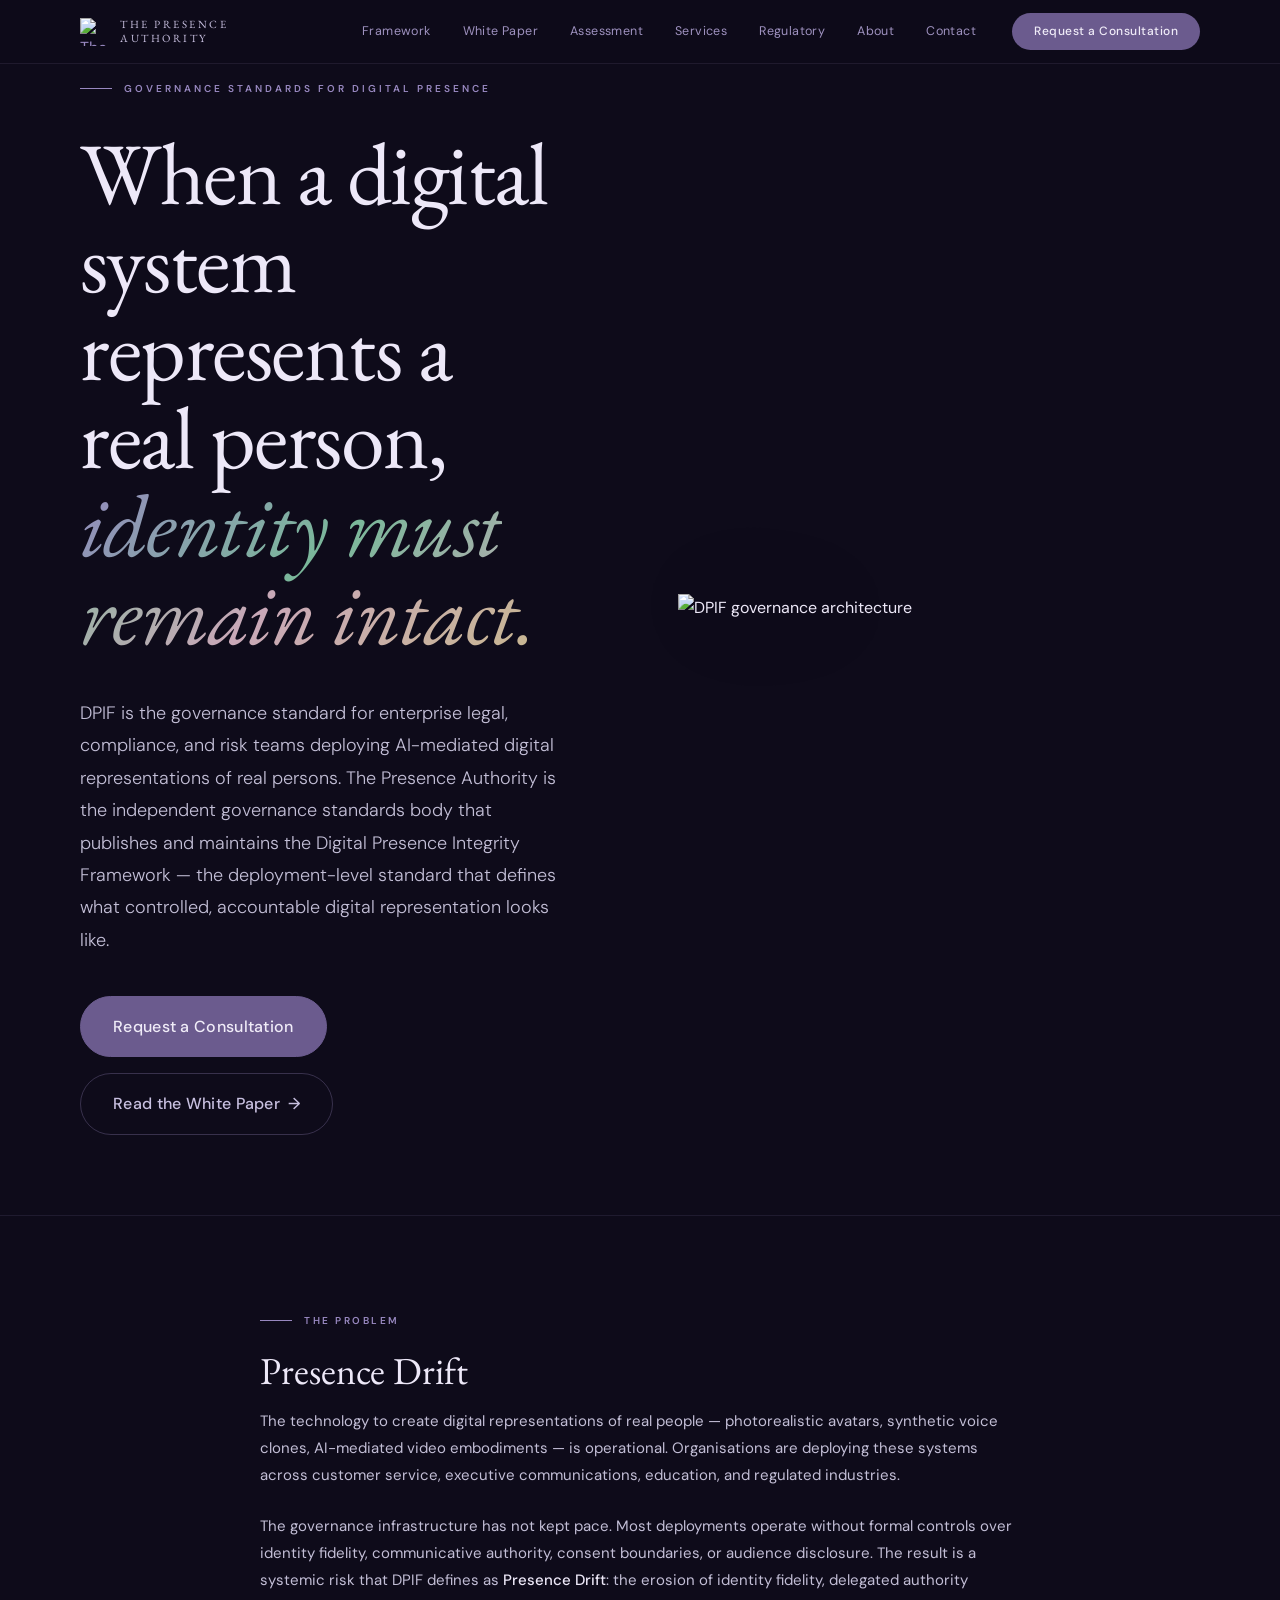
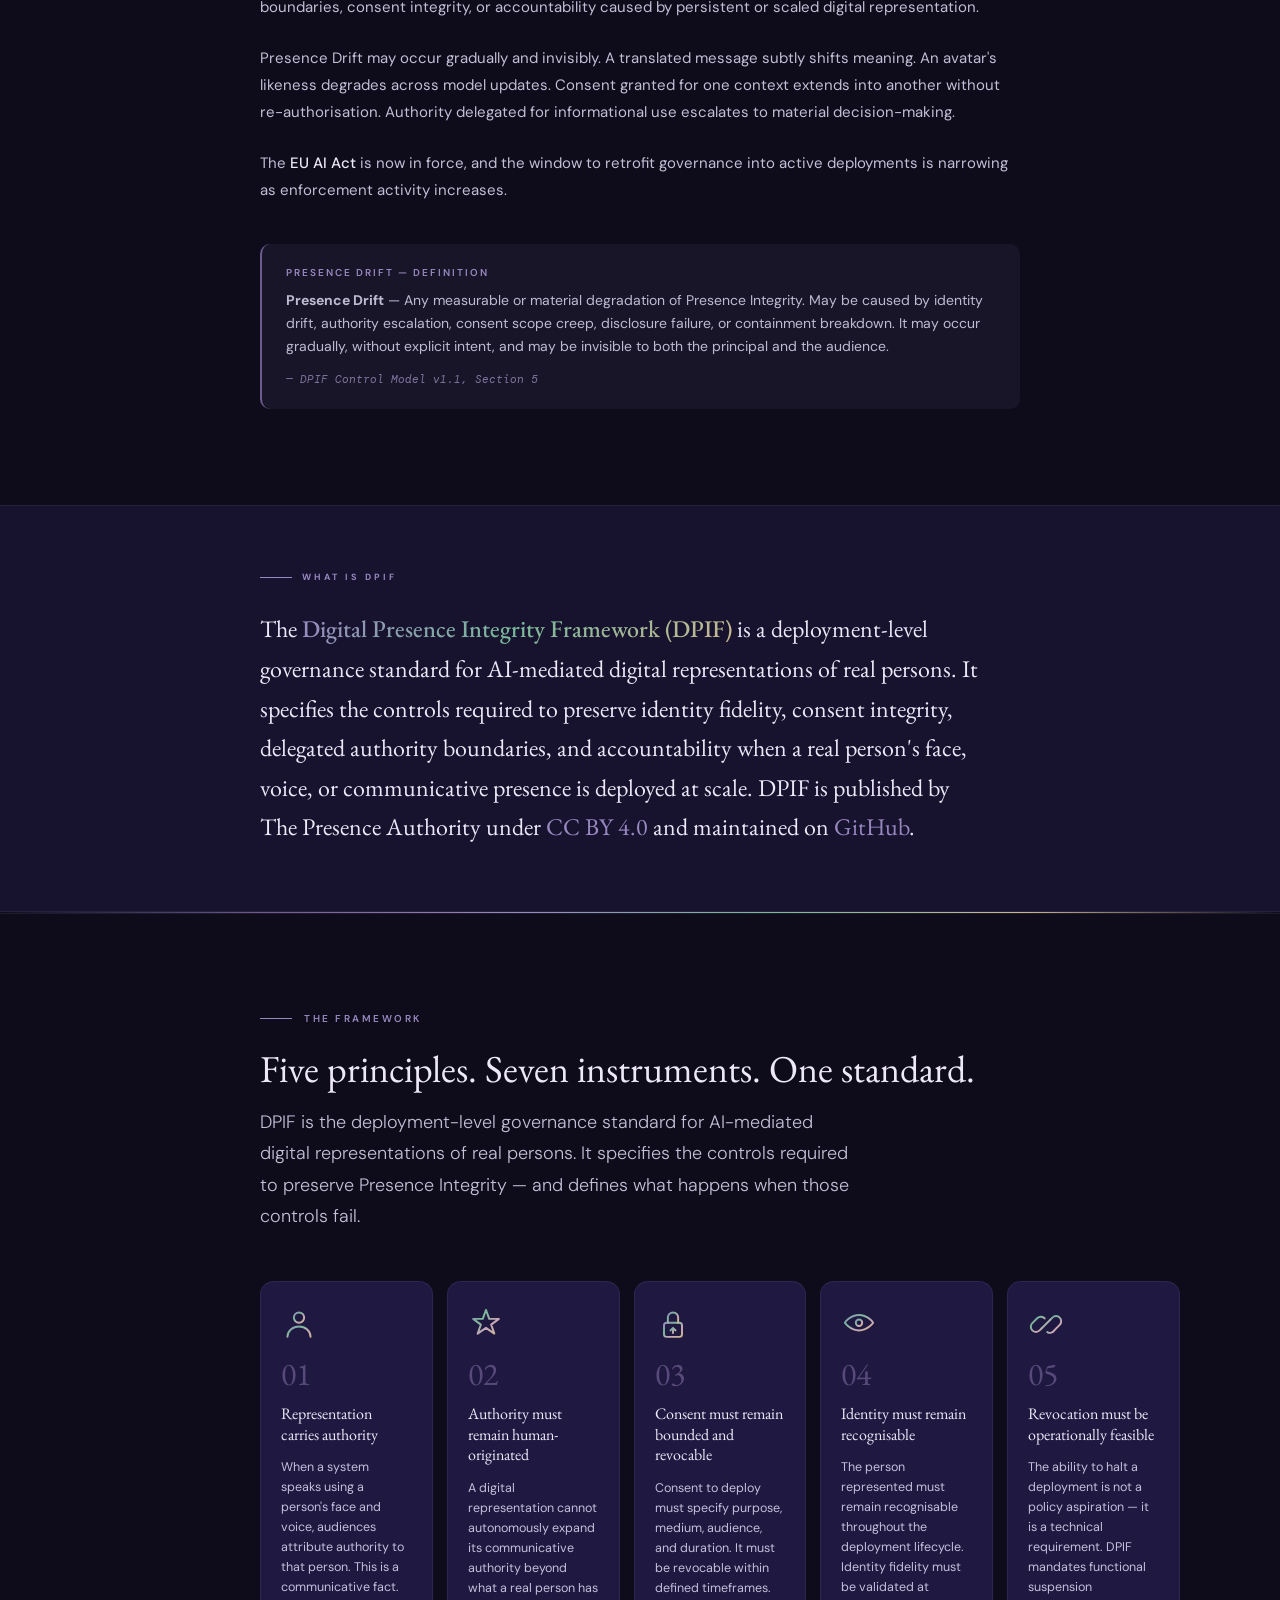
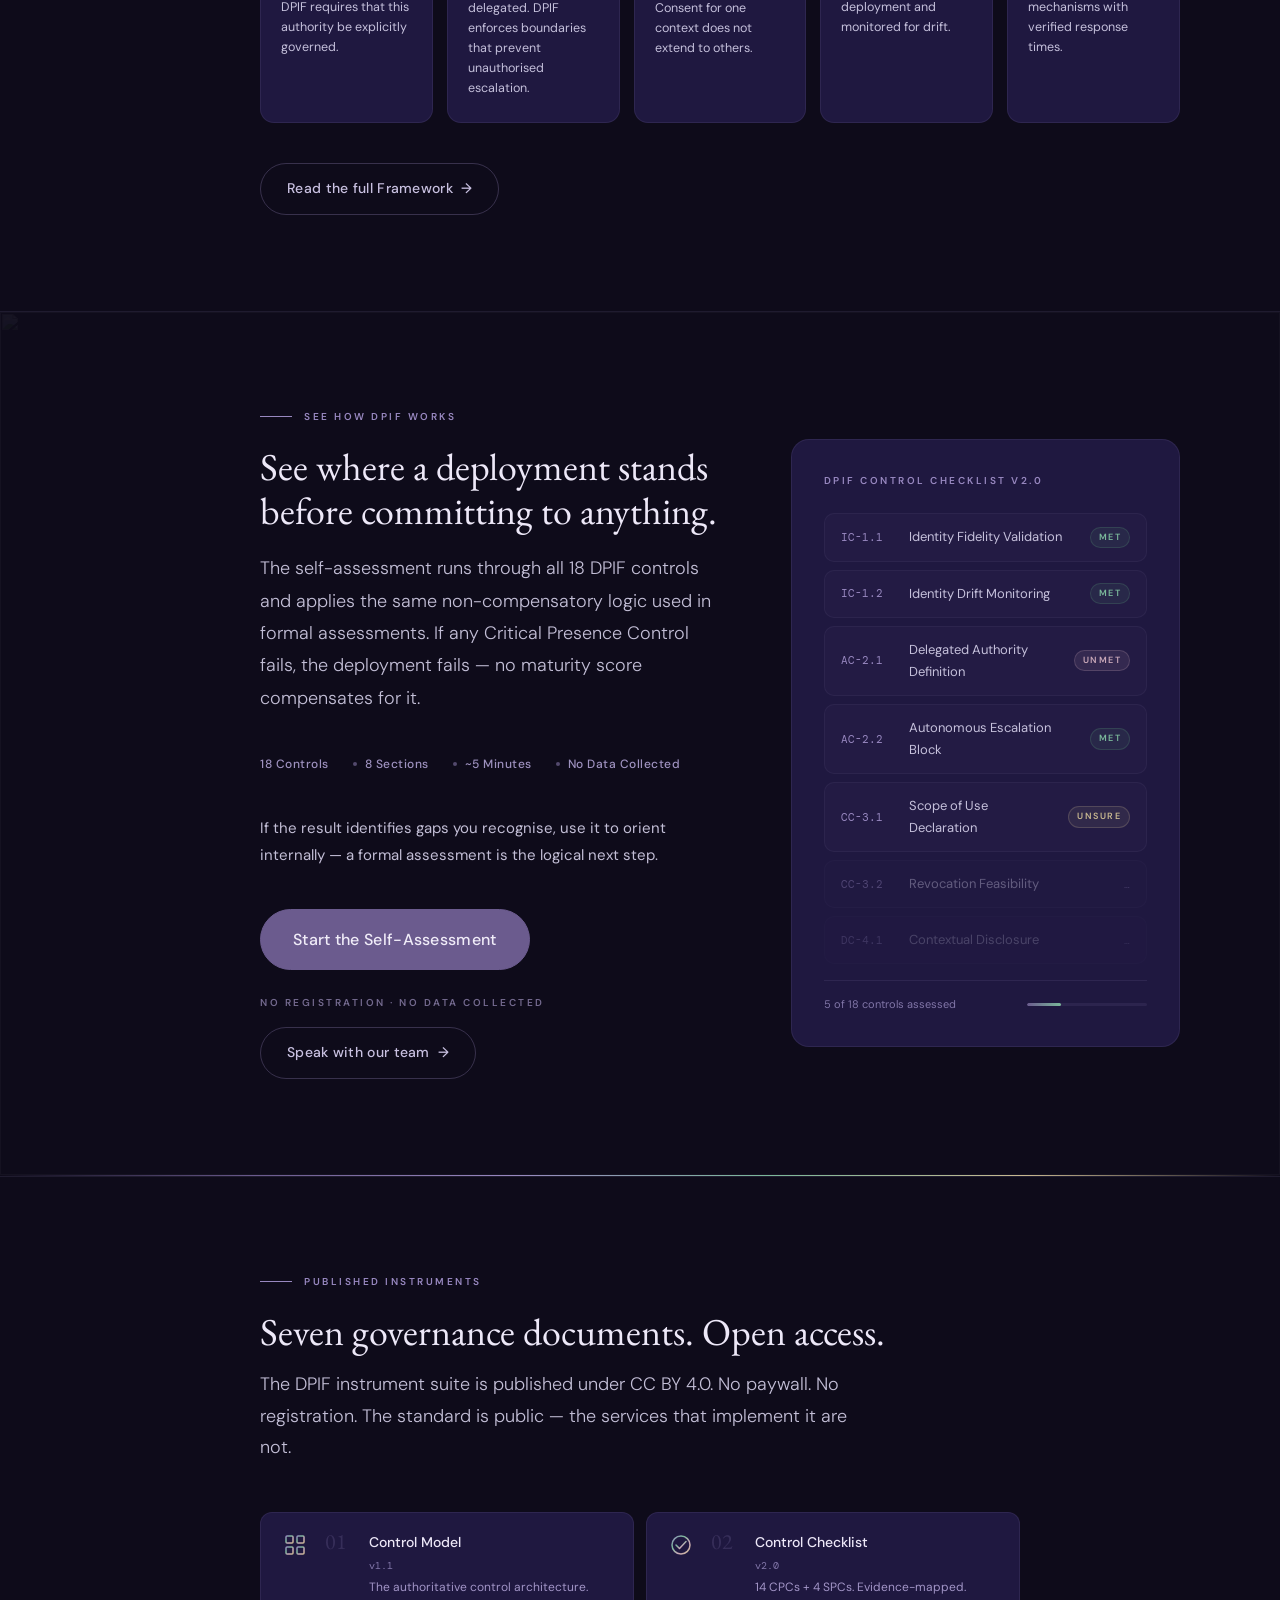
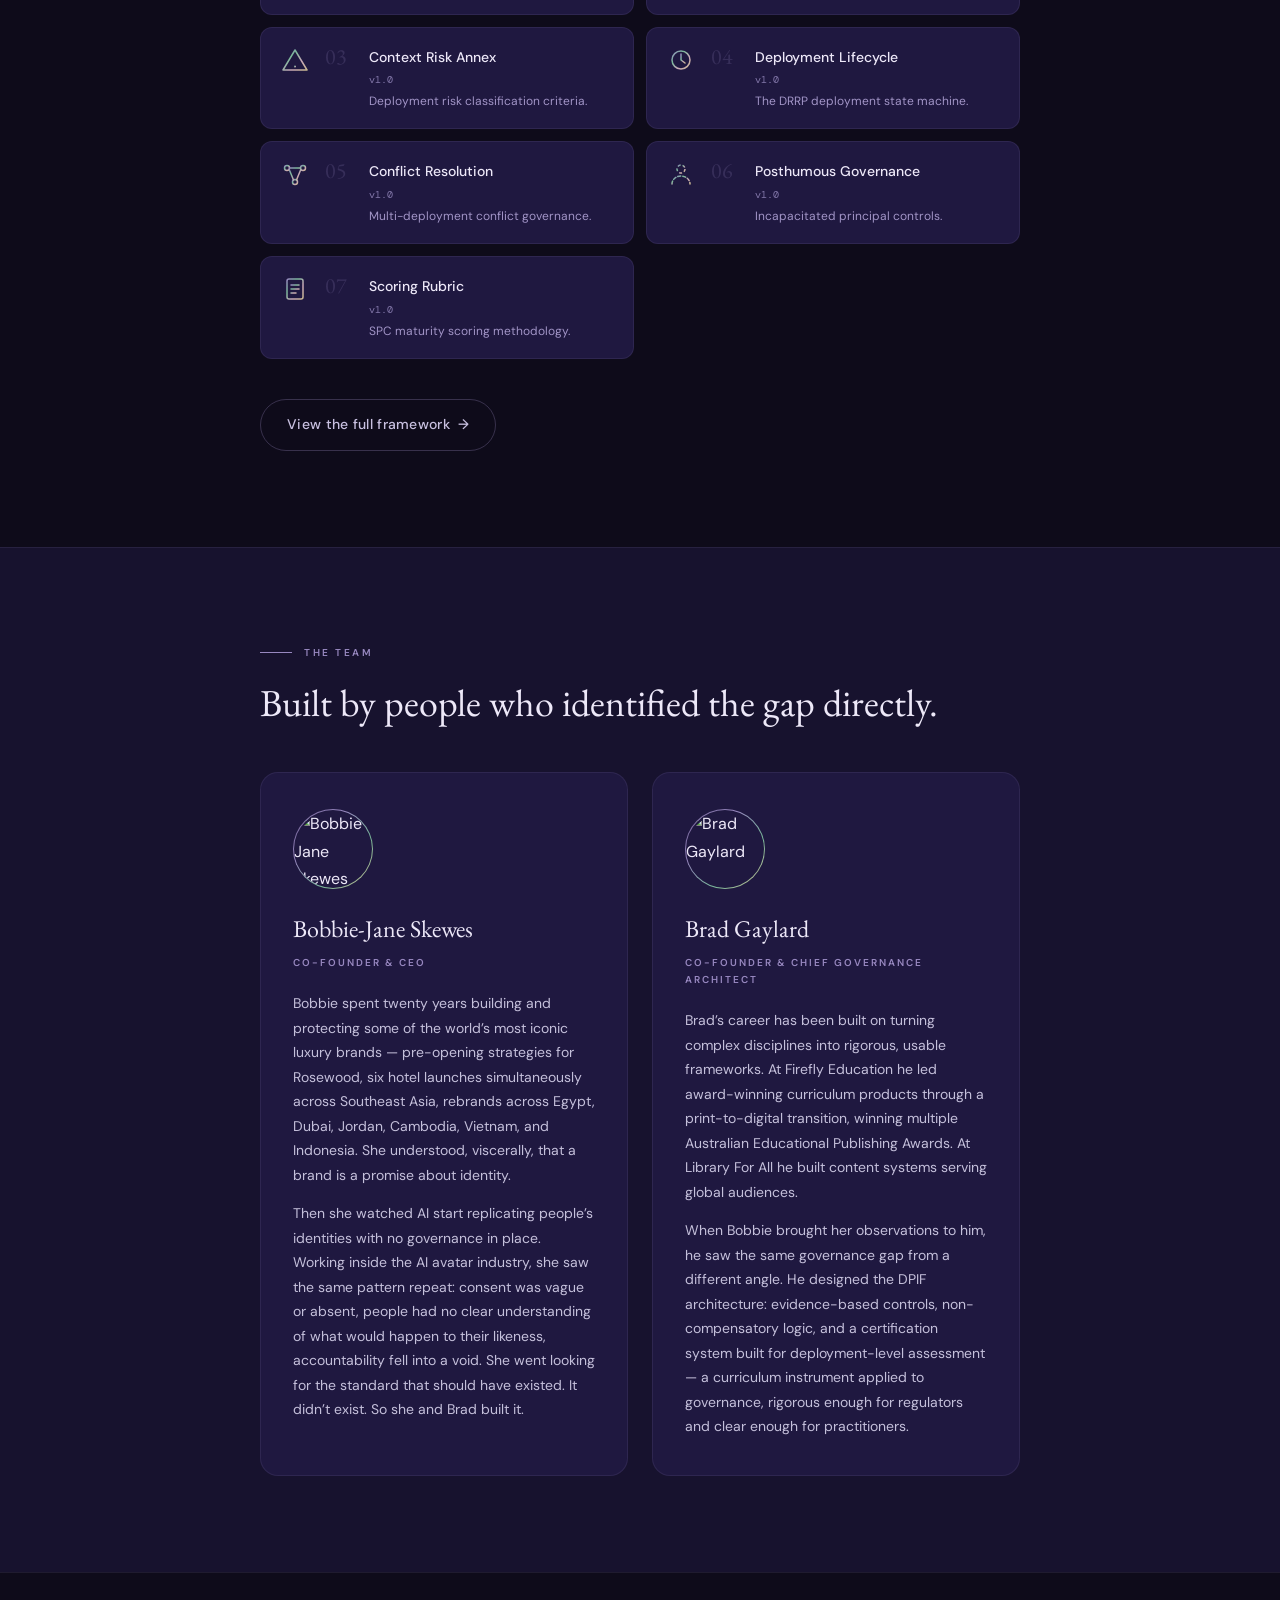
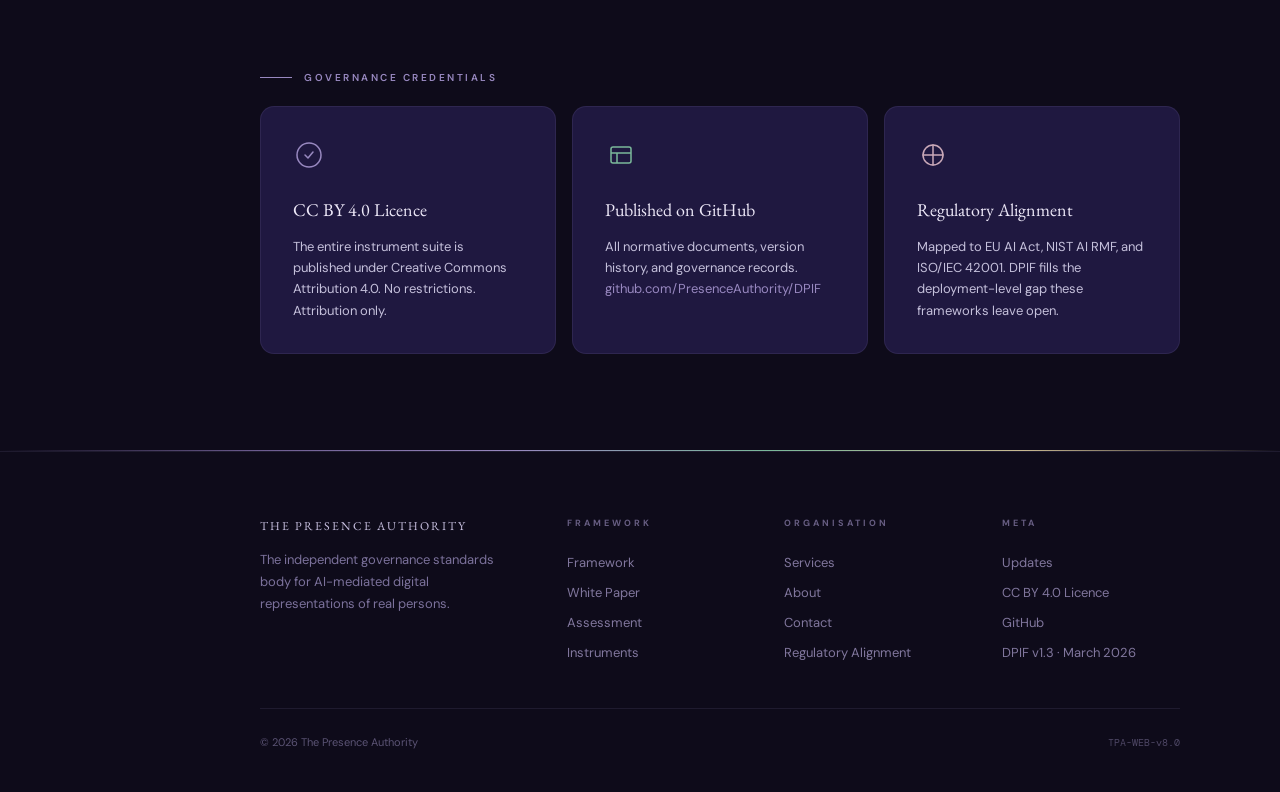
==== site/index.html @ ae7f2050 "fix: copy — AI signal removal, register corrections, redundancy fixes (triangulated assessment March" ====
<!DOCTYPE html>
<html lang="en">
<head>
<meta charset="UTF-8">
<meta name="viewport" content="width=device-width, initial-scale=1.0">
<title>The Presence Authority — Governance Standards for AI-Mediated Digital Representations</title>
<meta name="description" content="The Digital Presence Integrity Framework (DPIF) is the governance standard for AI-mediated digital representations of real persons. Published by The Presence Authority under CC BY 4.0.">
<link href="https://fonts.googleapis.com/css2?family=EB+Garamond:ital,wght@0,400;0,500;1,400&family=DM+Sans:opsz,wght@9..40,300;9..40,400;9..40,500;9..40,600&family=DM+Mono:wght@300;400&display=swap" rel="stylesheet">
<script type="application/ld+json">
{
  "@context": "https://schema.org",
  "@graph": [
    {
      "@type": "Organization",
      "@id": "https://thepresenceauthority.pages.dev/#org",
      "name": "The Presence Authority",
      "description": "The independent governance standards body for AI-mediated digital representations of real persons. Publisher and steward of the Digital Presence Integrity Framework (DPIF).",
      "url": "https://thepresenceauthority.pages.dev",
      "sameAs": ["https://github.com/PresenceAuthority/DPIF"],
      "foundingDate": "2025",
      "knowsAbout": ["AI governance", "digital identity", "synthetic media", "EU AI Act compliance", "AI avatars", "digital presence governance"]
    },
    {
      "@type": "DefinedTerm",
      "name": "Digital Presence Integrity Framework",
      "alternateName": "DPIF",
      "description": "A deployment-level governance standard for AI-mediated digital representations of real persons, specifying the controls required to preserve identity fidelity, consent integrity, delegated authority boundaries, and accountability when a real person's face, voice, or communicative presence is deployed at scale.",
      "url": "https://thepresenceauthority.pages.dev/framework",
      "inDefinedTermSet": {
        "@type": "DefinedTermSet",
        "name": "DPIF Control Model v1.1",
        "url": "https://github.com/PresenceAuthority/DPIF"
      }
    },
    {
      "@type": "DefinedTerm",
      "name": "Presence Drift",
      "description": "Any measurable or material degradation of Presence Integrity — the erosion of identity fidelity, delegated authority boundaries, consent integrity, or accountability caused by persistent or scaled digital representation. May occur gradually and invisibly.",
      "inDefinedTermSet": {
        "@type": "DefinedTermSet",
        "name": "DPIF Control Model v1.1"
      }
    },
    {
      "@type": "DefinedTerm",
      "name": "Digital Representation of a Real Person",
      "alternateName": "DRRP",
      "description": "An AI-mediated or digitally generated system replicating or simulating the likeness, voice, or communicative presence of an identifiable natural person.",
      "inDefinedTermSet": {
        "@type": "DefinedTermSet",
        "name": "DPIF Control Model v1.1"
      }
    }
  ]
}
</script>
<style>
/* ═══════════════════════════════════════════
   TOKENS — TPA Brand Guidelines v1.2
═══════════════════════════════════════════ */
:root {
  --v:#4a3870;--vm:#6b5b8e;--vs:#9888c0;--vp:#f0ecf8;
  --gk:#3d7a5c;--gm:#5a9e7a;--gl:#7ab89a;--gp:#e8f4ef;
  --rm:#c9a8b8;--rl:#e8c8d8;--rp:#f8f2f5;
  --om:#c8b890;--ol:#d4c8a0;--op:#faf7ee;
  --mid:#0e0b1a;--mid1:#17122e;--mid2:#1f1840;
  --tx:#ede8f8;--td:rgba(220,215,240,0.88);--tm:rgba(190,176,228,0.82);--ts:rgba(176,162,216,0.68);
  --br:rgba(152,136,192,0.12);--brm:rgba(152,136,192,0.22);--brh:rgba(152,136,192,0.38);
  --fd:'EB Garamond',Georgia,serif;
  --fb:'DM Sans',system-ui,sans-serif;
  --fm:'DM Mono',monospace;
  --gl-left:80px;--bk:48px;
}
*{box-sizing:border-box;margin:0;padding:0}
html{scroll-behavior:smooth;scroll-padding-top:80px}
body{font-family:var(--fb);background:var(--mid);color:var(--tx);font-size:16px;line-height:1.7;-webkit-font-smoothing:antialiased;overflow-x:hidden}
img{max-width:100%;display:block}
a{color:var(--vs);text-decoration:none;transition:color 0.2s}
a:hover{color:var(--tx)}
::selection{background:rgba(106,91,142,0.35);color:#fff}

/* ═══════════════════════════════════════════
   TOPBAR
═══════════════════════════════════════════ */
.topbar{
  position:fixed;top:0;left:0;right:0;z-index:500;
  height:64px;display:flex;align-items:center;
  padding:0 var(--gl-left);
  background:rgba(14,11,26,0.88);
  backdrop-filter:blur(24px);-webkit-backdrop-filter:blur(24px);
  border-bottom:0.5px solid var(--br);
  transition:background 0.3s;
}
.topbar.scrolled{background:rgba(14,11,26,0.97)}
.topbar-logo{display:flex;align-items:center;gap:12px;text-decoration:none;flex-shrink:0}
.topbar-mark{width:28px;height:28px;object-fit:contain}
.topbar-name{font-family:var(--fd);font-size:11px;letter-spacing:2.5px;color:#c8c0e0;text-transform:uppercase;line-height:1.2}
.topbar-nav{display:flex;align-items:center;margin-left:auto}
.topbar-link{
  padding:8px 16px;font-size:12.5px;font-weight:400;
  letter-spacing:0.4px;color:var(--tm);text-decoration:none;
  transition:all 0.2s;position:relative;
}
.topbar-link:hover{color:var(--tx)}
.topbar-cta{
  margin-left:20px;padding:8px 22px;
  font-family:var(--fb);font-size:12px;font-weight:500;letter-spacing:0.5px;
  background:var(--vm);color:#f0ecf8;border:none;border-radius:100px;
  cursor:pointer;transition:all 0.25s;text-decoration:none;white-space:nowrap;
}
.topbar-cta:hover{background:#7d6ca0;color:#fff;transform:translateY(-1px)}
.nav-toggle{display:none;background:none;border:none;color:var(--tm);cursor:pointer;padding:8px;margin-left:auto}
.nav-toggle svg{width:24px;height:24px;stroke:currentColor;fill:none;stroke-width:1.5}
.mob-menu{
  display:none;position:fixed;top:64px;right:0;bottom:0;width:280px;
  background:rgba(14,11,26,0.98);backdrop-filter:blur(24px);
  border-left:0.5px solid var(--br);padding:32px 28px;
  flex-direction:column;z-index:499;
  transform:translateX(100%);transition:transform 0.3s ease;
}
.mob-menu.open{transform:translateX(0)}
.mob-menu .topbar-link{display:block;padding:14px 0;font-size:15px;border-bottom:0.5px solid var(--br)}
.mob-menu .topbar-cta{margin:24px 0 0;text-align:center;display:block;padding:14px}

/* ═══════════════════════════════════════════
   LAYOUT
═══════════════════════════════════════════ */
.rail{padding-left:var(--gl-left);padding-right:var(--gl-left);max-width:calc(var(--gl-left) + 760px + var(--gl-left));margin:0 auto}
.rail-w{padding-left:var(--gl-left);padding-right:var(--gl-left);max-width:1080px;margin-left:max(0px,calc((100% - 920px) / 2));margin-right:auto}
.g2{display:grid;grid-template-columns:1fr 1fr;gap:20px}
.g3{display:grid;grid-template-columns:repeat(3,1fr);gap:16px}
.vr-xs{margin-bottom:16px}.vr-sm{margin-bottom:24px}.vr-md{margin-bottom:40px}.vr-lg{margin-bottom:64px}
.mt-sm{margin-top:24px}.mt-md{margin-top:40px}

/* ═══════════════════════════════════════════
   TYPOGRAPHY
═══════════════════════════════════════════ */
.t-display{font-family:var(--fd);font-size:clamp(52px,7vw,88px);font-weight:400;line-height:1.0;letter-spacing:-1.5px;color:var(--tx)}
.t-display em{font-style:italic;background:linear-gradient(135deg,#9888c0,#7ab89a,#c9a8b8,#c8b890);-webkit-background-clip:text;-webkit-text-fill-color:transparent;background-clip:text}
.t-h2{font-family:var(--fd);font-size:38px;font-weight:400;line-height:1.15;color:var(--tx)}
.t-h3{font-family:var(--fb);font-size:20px;font-weight:500;line-height:1.3;color:var(--tx)}
.t-lead{font-size:18px;font-weight:300;line-height:1.8;color:var(--td)}
.t-body{font-size:15px;line-height:1.8;color:var(--td)}
.t-meta{font-size:10px;font-weight:600;letter-spacing:2.5px;text-transform:uppercase;color:var(--tm)}
.t-mono{font-family:var(--fm);font-size:12px;color:var(--vs)}
.t-bright{color:var(--tx)!important;font-weight:500}
.t-violet{color:var(--vs)}.t-green{color:var(--gl)}.t-gold{color:var(--om)}.t-rose{color:var(--rm)}
.irid{color:transparent;background:linear-gradient(135deg,#9888c0,#7ab89a,#c8b890);-webkit-background-clip:text;background-clip:text}

/* ═══════════════════════════════════════════
   IRIDESCENT
═══════════════════════════════════════════ */
.irid-rule{height:1px;background:linear-gradient(90deg,transparent,#6b5b8e 20%,#9888c0 40%,#7ab89a 60%,#c8b890 80%,transparent);border:none;margin:0}

/* ═══════════════════════════════════════════
   SECTIONS
═══════════════════════════════════════════ */
.section{padding:96px 0;border-top:0.5px solid var(--br)}
.section--dark{background:var(--mid1)}
.section--darker{background:var(--mid2)}
.section-label{font-size:10px;font-weight:600;letter-spacing:2.5px;text-transform:uppercase;color:var(--vs);display:flex;align-items:center;gap:12px;margin-bottom:20px}
.section-label::before{content:'';width:32px;height:1px;background:var(--vs);flex-shrink:0}
.section-title{font-family:var(--fd);font-size:38px;font-weight:400;line-height:1.15;color:var(--tx);margin-bottom:16px}
.section-title em{font-style:italic;background:linear-gradient(135deg,#9888c0,#7ab89a,#c9a8b8,#c8b890);-webkit-background-clip:text;-webkit-text-fill-color:transparent;background-clip:text}
.section-desc{font-size:18px;font-weight:300;line-height:1.75;color:var(--td);max-width:600px;margin-bottom:48px}

/* ═══════════════════════════════════════════
   BUTTONS
═══════════════════════════════════════════ */
.btn{display:inline-flex;align-items:center;gap:8px;font-family:var(--fb);font-size:14px;font-weight:500;border-radius:100px;padding:13px 26px;text-decoration:none;cursor:pointer;border:1.5px solid transparent;transition:all 0.18s;letter-spacing:0.3px;white-space:nowrap}
.btn-p{background:var(--vm);color:#f0ecf8;border-color:var(--vm)}
.btn-p:hover{background:#7d6ca0;transform:translateY(-2px);box-shadow:0 6px 24px rgba(106,91,142,0.3)}
.btn-g{background:transparent;color:#c8c0e0;border-color:rgba(152,136,192,0.3)}
.btn-g:hover{border-color:var(--vs);color:#ede8f8;transform:translateY(-1px)}
.btn-sm{font-size:12px;padding:8px 16px}
.btn-lg{font-size:16px;padding:16px 32px}
.btn-arrow::after{content:' →'}

/* ═══════════════════════════════════════════
   TAGS
═══════════════════════════════════════════ */
.tag{display:inline-flex;align-items:center;font-size:10px;font-weight:600;letter-spacing:1.5px;text-transform:uppercase;padding:4px 10px;border-radius:100px;border:0.5px solid transparent}
.tag-v{background:rgba(152,136,192,0.12);color:#c8c0e0;border-color:rgba(152,136,192,0.25)}
.tag-g{background:rgba(90,158,122,0.1);color:var(--gl);border-color:rgba(90,158,122,0.22)}
.tag-o{background:rgba(200,184,144,0.09);color:var(--om);border-color:rgba(200,184,144,0.22)}
.tag-r{background:rgba(201,168,184,0.1);color:var(--rm);border-color:rgba(201,168,184,0.22)}

/* ═══════════════════════════════════════════
   BOXES
═══════════════════════════════════════════ */
.box{border-radius:10px;padding:20px 24px}
.box-title{font-size:10px;font-weight:600;letter-spacing:2px;text-transform:uppercase;margin-bottom:8px}
.box-body{font-size:14px;line-height:1.65}
.box-cite{font-family:var(--fm);font-size:11px;color:var(--ts);margin-top:12px;font-style:italic}
.box-info{background:rgba(106,91,142,0.12);border-left:2px solid var(--vm)}
.box-info .box-title{color:var(--vs)}
.box-info .box-body{color:rgba(220,215,240,0.85)}

/* ═══════════════════════════════════════════
   CARDS
═══════════════════════════════════════════ */
.card{background:var(--mid2);border:0.5px solid var(--br);border-radius:18px;padding:28px 32px;transition:border-color 0.2s,transform 0.2s}
.card:hover{border-color:var(--brm);transform:translateY(-2px)}
.progress{height:3px;background:rgba(152,136,192,0.1);border-radius:100px;margin:10px 0;overflow:hidden}
.progress-fill{height:100%;border-radius:100px;background:linear-gradient(90deg,var(--vm),var(--gl))}

/* ═══════════════════════════════════════════
   PARALLAX
═══════════════════════════════════════════ */
.parallax-break{position:relative;overflow:hidden;height:500px}
.parallax-break::before{content:'';position:absolute;top:0;left:0;right:0;height:35%;background:linear-gradient(to bottom,var(--mid),transparent);z-index:2;pointer-events:none}
.parallax-break::after{content:'';position:absolute;bottom:0;left:0;right:0;height:35%;background:linear-gradient(to top,var(--mid),transparent);z-index:2;pointer-events:none}
.parallax-break--dark::before{background:linear-gradient(to bottom,var(--mid1),transparent)}
.parallax-break--dark::after{background:linear-gradient(to top,var(--mid1),transparent)}
.parallax-img{position:absolute;left:0;right:0;width:100%;height:160%;object-fit:cover;object-position:center;display:block;will-change:transform;top:-30%}

/* ═══════════════════════════════════════════
   HERO
═══════════════════════════════════════════ */
.hero{position:relative;min-height:100vh;display:grid;grid-template-columns:1fr 1fr;overflow:hidden;background:var(--mid)}
.hero-text{display:flex;flex-direction:column;justify-content:center;padding:80px var(--gl-left);position:relative;z-index:2}
.hero-visual{position:relative;display:flex;align-items:center;justify-content:center;padding:80px 48px 80px 24px}
.hero-icon{width:100%;max-width:540px;height:auto;display:block;filter:drop-shadow(0 0 80px rgba(106,91,142,0.22))}

.hero-label{font-size:10px;font-weight:600;letter-spacing:3px;text-transform:uppercase;color:var(--vs);margin-bottom:32px;display:flex;align-items:center;gap:12px}
.hero-label::before{content:'';width:32px;height:1px;background:var(--vs)}
.hero-actions{display:flex;align-items:center;gap:16px;flex-wrap:wrap}

/* ═══════════════════════════════════════════
   BREAKOUT BAND
═══════════════════════════════════════════ */
.breakout-band{padding:64px 0;background:var(--mid1);border-top:0.5px solid var(--br);border-bottom:0.5px solid var(--br)}
.breakout-eyebrow{font-size:9px;font-weight:700;letter-spacing:3px;text-transform:uppercase;color:var(--vs);display:flex;align-items:center;gap:10px;margin-bottom:24px}
.breakout-eyebrow::before{content:'';display:block;width:32px;height:1px;background:var(--vs);flex-shrink:0}
.breakout-text{font-family:var(--fd);font-size:clamp(18px,2vw,24px);font-weight:400;line-height:1.65;color:var(--tx);max-width:720px}
.breakout-text strong{background:linear-gradient(135deg,#9888c0,#7ab89a,#c8b890);-webkit-background-clip:text;-webkit-text-fill-color:transparent;background-clip:text;font-weight:500}
.breakout-text a{color:var(--vs)}

/* ═══════════════════════════════════════════
   PRINCIPLE CARDS
═══════════════════════════════════════════ */
.principle-icon{width:36px;height:36px;margin-bottom:16px;flex-shrink:0;display:block}
.principle-grid{display:grid;grid-template-columns:repeat(5,1fr);gap:14px}
.principle-card{background:var(--mid2);border:0.5px solid var(--br);border-radius:14px;padding:24px 20px;transition:border-color 0.2s,transform 0.25s;display:flex;flex-direction:column}
.principle-card:hover{border-color:var(--brm);transform:translateY(-3px)}
.principle-num{font-family:var(--fd);font-size:32px;font-weight:400;color:rgba(152,136,192,0.45);line-height:1;margin-bottom:14px}
.principle-title{font-family:var(--fd);font-size:16px;font-weight:400;color:var(--tx);line-height:1.3;margin-bottom:12px}
.principle-body{font-size:12.5px;line-height:1.6;color:var(--td);flex:1}

/* ═══════════════════════════════════════════
   ASSESSMENT FEATURE
═══════════════════════════════════════════ */
.assess-feature{position:relative;overflow:hidden}
.assess-bg{position:absolute;inset:0;opacity:0.04;pointer-events:none}
.assess-bg img{width:100%;height:100%;object-fit:cover;object-position:center}
.assess-inner{display:grid;grid-template-columns:1.2fr 1fr;gap:64px;align-items:center;position:relative;z-index:2}
.assess-visual{background:var(--mid2);border:0.5px solid var(--br);border-radius:18px;padding:32px;overflow:hidden}
.mock-row{display:flex;align-items:center;gap:12px;padding:12px 16px;background:rgba(106,91,142,0.06);border:0.5px solid rgba(152,136,192,0.08);border-radius:10px;margin-bottom:8px}
.mock-row:last-child{margin-bottom:0}
.mock-code{font-family:var(--fm);font-size:11px;color:var(--vs);flex-shrink:0;width:56px}
.mock-name{font-size:13px;color:var(--td);flex:1}
.stat-strip{display:flex;align-items:center;gap:24px;flex-wrap:wrap;padding:16px 0}
.stat-strip-item{font-size:12px;font-weight:500;letter-spacing:0.5px;color:var(--tm);display:flex;align-items:center;gap:8px}
.stat-strip-item::before{content:'';width:4px;height:4px;border-radius:50%;background:var(--vs);opacity:0.5}
.stat-strip-item:first-child::before{display:none}

/* ═══════════════════════════════════════════
   INSTRUMENT MINI CARDS
═══════════════════════════════════════════ */
.inst-grid{display:grid;grid-template-columns:repeat(auto-fill,minmax(280px,1fr));gap:12px}
.inst-mini{display:flex;align-items:flex-start;gap:16px;padding:18px 20px;background:var(--mid2);border:0.5px solid var(--br);border-radius:12px;transition:border-color 0.2s,transform 0.2s;text-decoration:none}
.inst-mini:hover{border-color:var(--brm);transform:translateY(-2px)}
.inst-icon{width:28px;height:28px;flex-shrink:0}
.inst-num{font-family:var(--fd);font-size:22px;font-weight:400;color:rgba(152,136,192,0.2);line-height:1;flex-shrink:0;min-width:28px}
.inst-title{font-size:14px;font-weight:500;color:var(--tx);margin-bottom:2px}
.inst-ver{font-family:var(--fm);font-size:10px;color:var(--ts)}
.inst-desc{font-size:12px;color:var(--tm);line-height:1.5;margin-top:4px}

/* ═══════════════════════════════════════════
   FOUNDERS
═══════════════════════════════════════════ */
.founder-grid{display:grid;grid-template-columns:1fr 1fr;gap:24px}
.founder-card{background:var(--mid2);border:0.5px solid var(--br);border-radius:18px;padding:36px 32px;transition:border-color 0.2s}
.founder-card:hover{border-color:var(--brm)}
.founder-monogram{width:48px;height:48px;border-radius:50%;background:linear-gradient(135deg,rgba(106,91,142,0.25),rgba(90,158,122,0.15));border:1px solid rgba(152,136,192,0.2);display:flex;align-items:center;justify-content:center;font-family:var(--fd);font-size:18px;font-weight:400;color:var(--vs);margin-bottom:20px;flex-shrink:0}
.founder-photo{width:80px;height:80px;border-radius:50%;object-fit:cover;object-position:center top;margin-bottom:20px;border:1.5px solid transparent;background:linear-gradient(var(--mid2),var(--mid2)) padding-box,linear-gradient(135deg,#6b5b8e,#9888c0,#7ab89a,#c8b890) border-box;flex-shrink:0;display:block}
.founder-name{font-family:var(--fd);font-size:24px;font-weight:400;color:var(--tx);margin-bottom:4px}
.founder-role{font-size:10px;font-weight:600;letter-spacing:2px;text-transform:uppercase;color:var(--vs);margin-bottom:20px}
.founder-bio{font-size:14px;line-height:1.75;color:var(--td)}

/* ═══════════════════════════════════════════
   CREDENTIAL CARDS
═══════════════════════════════════════════ */
.cred-card{padding:32px;background:var(--mid2);border:0.5px solid var(--br);border-radius:14px}
.cred-title{font-family:var(--fd);font-size:18px;font-weight:400;color:var(--tx);margin:16px 0 10px}
.cred-body{font-size:13px;line-height:1.65;color:var(--td)}

/* ═══════════════════════════════════════════
   FOOTER
═══════════════════════════════════════════ */
.footer{border-top:0.5px solid var(--br);padding:64px 0 40px;background:var(--mid)}
.footer-grid{display:grid;grid-template-columns:1.5fr 1fr 1fr 1fr;gap:40px;margin-bottom:40px}
.footer-brand{font-family:var(--fd);font-size:12px;letter-spacing:2px;color:#c8c0e0;text-transform:uppercase;margin-bottom:12px}
.footer-desc{font-size:13px;color:var(--ts);line-height:1.7;max-width:280px}
.footer-heading{font-size:9px;font-weight:700;letter-spacing:3px;text-transform:uppercase;color:rgba(176,162,216,0.55);margin-bottom:16px}
.footer-link{display:block;padding:4px 0;font-size:13px;color:rgba(190,176,228,0.65);text-decoration:none;transition:color 0.2s}
.footer-link:hover{color:var(--tx)}
.footer-bottom{padding-top:24px;border-top:0.5px solid var(--br);display:flex;justify-content:space-between;align-items:center}
.footer-copy{font-size:11px;color:rgba(176,162,216,0.48)}
.footer-ver{font-family:var(--fm);font-size:10px;color:rgba(176,162,216,0.4)}

/* ═══════════════════════════════════════════
   RESPONSIVE
═══════════════════════════════════════════ */
@media (max-width:1200px){
  .principle-grid{grid-template-columns:repeat(3,1fr)}
  .assess-inner{grid-template-columns:1fr}
}
@media (max-width:1024px){
  :root{--gl-left:40px}
  .g3{grid-template-columns:1fr 1fr}
  .footer-grid{grid-template-columns:1fr 1fr}
  .hero{grid-template-columns:1fr;min-height:auto}
  .hero-visual{display:none}
  .hero-text{padding:140px var(--gl-left) 80px}
  .founder-grid{grid-template-columns:1fr}
}
@media (max-width:768px){
  :root{--gl-left:24px}
  .topbar-nav{display:none}
  .topbar .topbar-cta{display:none}
  .nav-toggle{display:block}
  .mob-menu{display:flex}
  .g2,.g3,.principle-grid{grid-template-columns:1fr 1fr}
  .hero-text{padding:120px var(--gl-left) 64px}
  .hero-actions{flex-direction:column;align-items:flex-start}
  .section{padding:64px 0}
  .section-title{font-size:28px}
  .parallax-break{height:280px}
  .footer-grid{grid-template-columns:1fr;gap:32px}
  .footer-bottom{flex-direction:column;gap:8px;align-items:flex-start}
}
@media (max-width:480px){
  :root{--gl-left:16px}
  .principle-grid,.g2,.g3{grid-template-columns:1fr}
  .t-display{font-size:36px}
  .btn-lg{font-size:14px;padding:14px 24px}
  .founder-grid{grid-template-columns:1fr}
}
@media (prefers-reduced-motion:reduce){.parallax-img{transform:none!important}}

/* ═══════════════════════════════════════════
   ON THIS PAGE SIDEBAR
═══════════════════════════════════════════ */
.otp-sidebar{
  position:fixed;top:50%;transform:translateY(-50%);
  left:max(16px, calc((100vw - 1080px) / 2 - 200px));
  width:168px;display:flex;flex-direction:column;gap:0;
  z-index:100;pointer-events:none;opacity:0;transition:opacity 0.3s;
}
.otp-sidebar.visible{opacity:1;pointer-events:auto}
.otp-heading{font-size:9px;font-weight:700;letter-spacing:3px;text-transform:uppercase;color:rgba(176,162,216,0.45);margin-bottom:12px;padding-left:10px}
.otp-nav{display:flex;flex-direction:column;gap:1px}
.otp-link{font-family:var(--fm);font-size:11px;color:var(--ts);padding:6px 10px;border-radius:4px;transition:all 0.2s;text-decoration:none;display:block;line-height:1.35;border-left:1.5px solid transparent}
.otp-link:hover{color:var(--td);background:rgba(152,136,192,0.07)}
.otp-link.active{color:var(--vs);border-left-color:var(--vs);background:rgba(152,136,192,0.08)}
@media(max-width:1340px){.otp-sidebar{display:none}}
</style>
</head>
<body>

<!-- ON THIS PAGE SIDEBAR -->
<nav class="otp-sidebar" id="otpSidebar" aria-label="On this page">
  <div class="otp-heading">On this page</div>
  <div class="otp-nav">
    <a href="#problem"     class="otp-link" data-target="problem">The Problem</a>
    <a href="#framework"   class="otp-link" data-target="framework">The Framework</a>
    <a href="#assess"      class="otp-link" data-target="assess">Self-Assessment</a>
    <a href="#instruments" class="otp-link" data-target="instruments">Instruments</a>
    <a href="#founders"    class="otp-link" data-target="founders">The Team</a>
    <a href="#credentials" class="otp-link" data-target="credentials">Credentials</a>
  </div>
</nav>

<!-- ═══════════════════════════════════════════
     TOPBAR — Framework-first nav order
═══════════════════════════════════════════ -->
<nav class="topbar" id="topbar">
  <a href="/" class="topbar-logo">
    <img src="https://pub-b09d0e49daa44353a978b47c9766659e.r2.dev/mandala/icon/tpa-mandala-icon-v1-trans-500x500.png" alt="The Presence Authority" class="topbar-mark">
    <span class="topbar-name">The Presence<br>Authority</span>
  </a>
  <div class="topbar-nav">
    <a href="/framework" class="topbar-link">Framework</a>
    <a href="/white-paper" class="topbar-link">White Paper</a>
    <a href="/assessment" class="topbar-link">Assessment</a>
    <a href="/services" class="topbar-link">Services</a>
    <a href="/regulatory-alignment" class="topbar-link">Regulatory</a>
    <a href="/about" class="topbar-link">About</a>
    <a href="/contact" class="topbar-link">Contact</a>
  </div>
  <a href="https://calendly.com/bradley-thepresenceauthority/30min" target="_blank" rel="noopener" class="topbar-cta">Request a Consultation</a>
  <button class="nav-toggle" id="navToggle" aria-label="Menu">
    <svg viewBox="0 0 24 24"><line x1="3" y1="6" x2="21" y2="6"/><line x1="3" y1="12" x2="21" y2="12"/><line x1="3" y1="18" x2="21" y2="18"/></svg>
  </button>
</nav>
<div class="mob-menu" id="mobMenu">
  <a href="/framework" class="topbar-link">Framework</a>
  <a href="/white-paper" class="topbar-link">White Paper</a>
  <a href="/assessment" class="topbar-link">Assessment</a>
  <a href="/services" class="topbar-link">Services</a>
  <a href="/regulatory-alignment" class="topbar-link">Regulatory</a>
  <a href="/about" class="topbar-link">About</a>
  <a href="/contact" class="topbar-link">Contact</a>
  <a href="https://calendly.com/bradley-thepresenceauthority/30min" target="_blank" rel="noopener" class="topbar-cta">Request a Consultation</a>
</div>

<!-- ═══════════════════════════════════════════
     HERO — institution framing, consultation CTA
═══════════════════════════════════════════ -->
<section class="hero">
  <div class="hero-text">
    <span class="hero-label">Governance Standards for Digital Presence</span>
    <h1 class="t-display vr-md" style="max-width:600px">When a digital system represents a real person, <em>identity must remain intact.</em></h1>
    <p class="t-lead vr-md" style="max-width:520px">DPIF is the governance standard for enterprise legal, compliance, and risk teams deploying AI-mediated digital representations of real persons. The Presence Authority is the independent governance standards body that publishes and maintains the Digital Presence Integrity Framework — the deployment-level standard that defines what controlled, accountable digital representation looks like.</p>
    <div class="hero-actions">
      <a href="https://calendly.com/bradley-thepresenceauthority/30min" target="_blank" rel="noopener" class="btn btn-p btn-lg">Request a Consultation</a>
      <a href="/white-paper" class="btn btn-g btn-lg btn-arrow">Read the White Paper</a>
    </div>
  </div>
  <div class="hero-visual">
    <img src="https://pub-b09d0e49daa44353a978b47c9766659e.r2.dev/mandala/icon/tpa-mandala-icon-v1-trans-1024x1024.png" alt="DPIF governance architecture" class="hero-icon" fetchpriority="high">
  </div>
</section>

<!-- ═══════════════════════════════════════════
     PRESENCE DRIFT — moved above breakout
═══════════════════════════════════════════ -->
<section class="section" id="problem">
  <div class="rail">
    <span class="section-label">The Problem</span>
    <h2 class="section-title">Presence Drift</h2>
    <div style="max-width:760px">
      <p class="t-body vr-sm">The technology to create digital representations of real people — photorealistic avatars, synthetic voice clones, AI-mediated video embodiments — is operational. Organisations are deploying these systems across customer service, executive communications, education, and regulated industries.</p>
      <p class="t-body vr-sm">The governance infrastructure has not kept pace. Most deployments operate without formal controls over identity fidelity, communicative authority, consent boundaries, or audience disclosure. The result is a systemic risk that DPIF defines as <span class="t-bright">Presence Drift</span>: the erosion of identity fidelity, delegated authority boundaries, consent integrity, or accountability caused by persistent or scaled digital representation.</p>
      <p class="t-body vr-sm">Presence Drift may occur gradually and invisibly. A translated message subtly shifts meaning. An avatar's likeness degrades across model updates. Consent granted for one context extends into another without re-authorisation. Authority delegated for informational use escalates to material decision-making.</p>
      <p class="t-body vr-md">The <span class="t-bright">EU AI Act</span> is now in force, and the window to retrofit governance into active deployments is narrowing as enforcement activity increases.</p>
      <div class="box box-info">
        <div class="box-title">Presence Drift — Definition</div>
        <div class="box-body"><strong>Presence Drift</strong> — Any measurable or material degradation of Presence Integrity. May be caused by identity drift, authority escalation, consent scope creep, disclosure failure, or containment breakdown. It may occur gradually, without explicit intent, and may be invisible to both the principal and the audience.</div>
        <div class="box-cite">— DPIF Control Model v1.1, Section 5</div>
      </div>
    </div>
  </div>
</section>

<!-- ═══════════════════════════════════════════
     BREAKOUT — DPIF definition, AI-extractable anchor
═══════════════════════════════════════════ -->
<div class="breakout-band">
  <div class="rail">
    <div class="breakout-eyebrow">What is DPIF</div>
    <p class="breakout-text">The <strong>Digital Presence Integrity Framework (DPIF)</strong> is a deployment-level governance standard for AI-mediated digital representations of real persons. It specifies the controls required to preserve identity fidelity, consent integrity, delegated authority boundaries, and accountability when a real person's face, voice, or communicative presence is deployed at scale. DPIF is published by The Presence Authority under <a href="https://creativecommons.org/licenses/by/4.0/">CC BY 4.0</a> and maintained on <a href="https://github.com/PresenceAuthority/DPIF">GitHub</a>.</p>
  </div>
</div>
  </div>
</div>

<hr class="irid-rule">

<!-- ═══════════════════════════════════════════
     FIVE PRINCIPLES — moved above Presence Drift
═══════════════════════════════════════════ -->
<section class="section" id="framework">
  <div class="rail-w">
    <span class="section-label">The Framework</span>
    <h2 class="section-title">Five principles. Seven instruments. One standard.</h2>
    <p class="section-desc">DPIF is the deployment-level governance standard for AI-mediated digital representations of real persons. It specifies the controls required to preserve Presence Integrity — and defines what happens when those controls fail.</p>
    <div class="principle-grid vr-md">
      <div class="principle-card">
        <svg class="principle-icon" width="36" height="36" viewBox="0 0 28 28" fill="none" xmlns="http://www.w3.org/2000/svg"><defs><linearGradient id="id__ig1" x1="0%" y1="0%" x2="100%" y2="100%"><stop offset="0%" stop-color="#9888c0"/><stop offset="33%" stop-color="#7ab89a"/><stop offset="66%" stop-color="#c9a8b8"/><stop offset="100%" stop-color="#c8b890"/></linearGradient></defs><circle cx="14" cy="9" r="4" stroke="url(#id__ig1)" stroke-width="1.5"/><path d="M5 24c0-4.418 4.03-8 9-8s9 3.582 9 8" stroke="url(#id__ig1)" stroke-width="1.5" stroke-linecap="round"/></svg>
        <div class="principle-num">01</div>
        <div class="principle-title">Representation carries authority</div>
        <div class="principle-body">When a system speaks using a person's face and voice, audiences attribute authority to that person. This is a communicative fact. DPIF requires that this authority be explicitly governed.</div>
      </div>
      <div class="principle-card">
        <svg class="principle-icon" width="36" height="36" viewBox="0 0 28 28" fill="none" xmlns="http://www.w3.org/2000/svg"><defs><linearGradient id="au__ig1" x1="0%" y1="0%" x2="100%" y2="100%"><stop offset="0%" stop-color="#9888c0"/><stop offset="33%" stop-color="#7ab89a"/><stop offset="66%" stop-color="#c9a8b8"/><stop offset="100%" stop-color="#c8b890"/></linearGradient></defs><path d="M14 3l2.5 7h7.5l-6 4.5 2.5 7L14 17l-6.5 4.5 2.5-7L4 10h7.5z" stroke="url(#au__ig1)" stroke-width="1.5" stroke-linejoin="round"/></svg>
        <div class="principle-num">02</div>
        <div class="principle-title">Authority must remain human-originated</div>
        <div class="principle-body">A digital representation cannot autonomously expand its communicative authority beyond what a real person has delegated. DPIF enforces boundaries that prevent unauthorised escalation.</div>
      </div>
      <div class="principle-card">
        <svg class="principle-icon" width="36" height="36" viewBox="0 0 28 28" fill="none" xmlns="http://www.w3.org/2000/svg"><defs><linearGradient id="co__ig1" x1="0%" y1="0%" x2="100%" y2="100%"><stop offset="0%" stop-color="#9888c0"/><stop offset="33%" stop-color="#7ab89a"/><stop offset="66%" stop-color="#c9a8b8"/><stop offset="100%" stop-color="#c8b890"/></linearGradient></defs><rect x="7" y="13" width="14" height="11" rx="2" stroke="url(#co__ig1)" stroke-width="1.5"/><path d="M10 13V9a4 4 0 0 1 8 0v4" stroke="url(#co__ig1)" stroke-width="1.5" stroke-linecap="round"/><path d="M14 17v4M12 19l2-2 2 2" stroke="url(#co__ig1)" stroke-width="1.5" stroke-linecap="round" stroke-linejoin="round"/></svg>
        <div class="principle-num">03</div>
        <div class="principle-title">Consent must remain bounded and revocable</div>
        <div class="principle-body">Consent to deploy must specify purpose, medium, audience, and duration. It must be revocable within defined timeframes. Consent for one context does not extend to others.</div>
      </div>
      <div class="principle-card">
        <svg class="principle-icon" width="36" height="36" viewBox="0 0 28 28" fill="none" xmlns="http://www.w3.org/2000/svg"><defs><linearGradient id="di__ig1" x1="0%" y1="0%" x2="100%" y2="100%"><stop offset="0%" stop-color="#9888c0"/><stop offset="33%" stop-color="#7ab89a"/><stop offset="66%" stop-color="#c9a8b8"/><stop offset="100%" stop-color="#c8b890"/></linearGradient></defs><path d="M3 13s4-6 11-6 11 6 11 6-4 6-11 6-11-6-11-6z" stroke="url(#di__ig1)" stroke-width="1.5" stroke-linecap="round" stroke-linejoin="round"/><circle cx="14" cy="13" r="2.5" stroke="url(#di__ig1)" stroke-width="1.5"/><path d="M9 22h10" stroke="url(#di__ig1)" stroke-width="1.5" stroke-linecap="round"/></svg>
        <div class="principle-num">04</div>
        <div class="principle-title">Identity must remain recognisable</div>
        <div class="principle-body">The person represented must remain recognisable throughout the deployment lifecycle. Identity fidelity must be validated at deployment and monitored for drift.</div>
      </div>
      <div class="principle-card">
        <svg class="principle-icon" width="36" height="36" viewBox="0 0 28 28" fill="none" xmlns="http://www.w3.org/2000/svg"><defs><linearGradient id="ct__ig1" x1="0%" y1="0%" x2="100%" y2="100%"><stop offset="0%" stop-color="#9888c0"/><stop offset="33%" stop-color="#7ab89a"/><stop offset="66%" stop-color="#c9a8b8"/><stop offset="100%" stop-color="#c8b890"/></linearGradient></defs><path d="M11 17l-2 2a4 4 0 0 1-5.657-5.657l4-4A4 4 0 0 1 13 9.686" stroke="url(#ct__ig1)" stroke-width="1.5" stroke-linecap="round"/><path d="M17 11l2-2a4 4 0 0 1 5.657 5.657l-4 4A4 4 0 0 1 15 20.314" stroke="url(#ct__ig1)" stroke-width="1.5" stroke-linecap="round"/><path d="M10.5 17.5l7-7" stroke="url(#ct__ig1)" stroke-width="1.5" stroke-linecap="round"/></svg>
        <div class="principle-num">05</div>
        <div class="principle-title">Revocation must be operationally feasible</div>
        <div class="principle-body">The ability to halt a deployment is not a policy aspiration — it is a technical requirement. DPIF mandates functional suspension mechanisms with verified response times.</div>
      </div>
    </div>
    <a href="/framework" class="btn btn-g btn-arrow">Read the full Framework</a>
  </div>
</section>



<!-- ═══════════════════════════════════════════
     SELF-ASSESSMENT — reframed as demonstration
═══════════════════════════════════════════ -->
<section class="section assess-feature" id="assess">
  <div class="assess-bg">
    <img src="https://pub-b09d0e49daa44353a978b47c9766659e.r2.dev/mandala/hero/tpa-mandala-top-angled-v2-black-3851w.png" alt="" loading="lazy">
  </div>
  <div class="rail-w">
    <div class="assess-inner">
      <div>
        <span class="section-label">See How DPIF Works</span>
        <h2 class="section-title" style="margin-bottom:20px">See where a deployment stands before committing to anything.</h2>
        <p class="t-lead vr-sm" style="max-width:520px">The self-assessment runs through all 18 DPIF controls and applies the same non-compensatory logic used in formal assessments. If any Critical Presence Control fails, the deployment fails — no maturity score compensates for it.</p>
        <div class="stat-strip vr-sm">
          <span class="stat-strip-item">18 Controls</span>
          <span class="stat-strip-item">8 Sections</span>
          <span class="stat-strip-item">~5 Minutes</span>
          <span class="stat-strip-item">No Data Collected</span>
        </div>
        <p class="t-body vr-md" style="max-width:520px">If the result identifies gaps you recognise, use it to orient internally — a formal assessment is the logical next step.</p>
        <div style="display:flex;gap:16px;flex-wrap:wrap">
          <a href="/assessment" class="btn btn-p btn-lg">Start the Self-Assessment</a>
          <span class="t-meta" style="display:block;margin-top:8px;opacity:0.7;">No registration &middot; No data collected</span>
          <a href="/contact" class="btn btn-g btn-arrow">Speak with our team</a>
        </div>
      </div>
      <div class="assess-visual">
        <div class="t-meta vr-sm" style="color:var(--vs)">DPIF Control Checklist v2.0</div>
        <div class="mock-row"><span class="mock-code">IC-1.1</span><span class="mock-name">Identity Fidelity Validation</span><span class="tag tag-g" style="font-size:9px;padding:2px 8px">Met</span></div>
        <div class="mock-row"><span class="mock-code">IC-1.2</span><span class="mock-name">Identity Drift Monitoring</span><span class="tag tag-g" style="font-size:9px;padding:2px 8px">Met</span></div>
        <div class="mock-row"><span class="mock-code">AC-2.1</span><span class="mock-name">Delegated Authority Definition</span><span class="tag tag-r" style="font-size:9px;padding:2px 8px">Unmet</span></div>
        <div class="mock-row"><span class="mock-code">AC-2.2</span><span class="mock-name">Autonomous Escalation Block</span><span class="tag tag-g" style="font-size:9px;padding:2px 8px">Met</span></div>
        <div class="mock-row"><span class="mock-code">CC-3.1</span><span class="mock-name">Scope of Use Declaration</span><span class="tag tag-o" style="font-size:9px;padding:2px 8px">Unsure</span></div>
        <div class="mock-row" style="opacity:0.4"><span class="mock-code">CC-3.2</span><span class="mock-name">Revocation Feasibility</span><span style="font-size:10px;color:var(--ts)">…</span></div>
        <div class="mock-row" style="opacity:0.25"><span class="mock-code">DC-4.1</span><span class="mock-name">Contextual Disclosure</span><span style="font-size:10px;color:var(--ts)">…</span></div>
        <div style="margin-top:16px;padding-top:14px;border-top:0.5px solid var(--br);display:flex;justify-content:space-between;align-items:center">
          <span style="font-size:11px;color:var(--ts)">5 of 18 controls assessed</span>
          <div class="progress" style="width:120px;margin:0"><div class="progress-fill" style="width:28%"></div></div>
        </div>
      </div>
    </div>
  </div>
</section>

<hr class="irid-rule">

<!-- ═══════════════════════════════════════════
     PUBLISHED INSTRUMENTS
═══════════════════════════════════════════ -->
<section class="section" id="instruments">
  <div class="rail">
    <span class="section-label">Published Instruments</span>
    <h2 class="section-title">Seven governance documents. Open access.</h2>
    <p class="section-desc">The DPIF instrument suite is published under CC BY 4.0. No paywall. No registration. The standard is public — the services that implement it are not.</p>
    <div class="inst-grid vr-md">
      <a href="/framework#instruments" class="inst-mini"><svg class="inst-icon" width="28" height="28" viewBox="0 0 28 28" fill="none" xmlns="http://www.w3.org/2000/svg"><defs><linearGradient id="fm__ig1" x1="0%" y1="0%" x2="100%" y2="100%"><stop offset="0%" stop-color="#9888c0"/><stop offset="33%" stop-color="#7ab89a"/><stop offset="66%" stop-color="#c9a8b8"/><stop offset="100%" stop-color="#c8b890"/></linearGradient></defs><rect x="5" y="5" width="7" height="7" rx="1" stroke="url(#fm__ig1)" stroke-width="1.5"/><rect x="16" y="5" width="7" height="7" rx="1" stroke="url(#fm__ig1)" stroke-width="1.5"/><rect x="5" y="16" width="7" height="7" rx="1" stroke="url(#fm__ig1)" stroke-width="1.5"/><rect x="16" y="16" width="7" height="7" rx="1" stroke="url(#fm__ig1)" stroke-width="1.5"/></svg><span class="inst-num">01</span><div><div class="inst-title">Control Model</div><div class="inst-ver">v1.1</div><div class="inst-desc">The authoritative control architecture.</div></div></a>
      <a href="/framework#instruments" class="inst-mini"><svg class="inst-icon" width="28" height="28" viewBox="0 0 28 28" fill="none" xmlns="http://www.w3.org/2000/svg"><defs><linearGradient id="ve__ig1" x1="0%" y1="0%" x2="100%" y2="100%"><stop offset="0%" stop-color="#9888c0"/><stop offset="33%" stop-color="#7ab89a"/><stop offset="66%" stop-color="#c9a8b8"/><stop offset="100%" stop-color="#c8b890"/></linearGradient></defs><circle cx="14" cy="14" r="9" stroke="url(#ve__ig1)" stroke-width="1.5"/><path d="M9 14l3.5 3.5 6.5-7" stroke="url(#ve__ig1)" stroke-width="1.5" stroke-linecap="round" stroke-linejoin="round"/></svg><span class="inst-num">02</span><div><div class="inst-title">Control Checklist</div><div class="inst-ver">v2.0</div><div class="inst-desc">14 CPCs + 4 SPCs. Evidence-mapped.</div></div></a>
      <a href="/framework#instruments" class="inst-mini"><svg class="inst-icon" width="28" height="28" viewBox="0 0 28 28" fill="none" xmlns="http://www.w3.org/2000/svg"><defs><linearGradient id="rt__ig1" x1="0%" y1="0%" x2="100%" y2="100%"><stop offset="0%" stop-color="#9888c0"/><stop offset="33%" stop-color="#7ab89a"/><stop offset="66%" stop-color="#c9a8b8"/><stop offset="100%" stop-color="#c8b890"/></linearGradient></defs><polygon points="14,4 26,24 2,24" stroke="url(#rt__ig1)" stroke-width="1.5" stroke-linejoin="round" fill="none"/><path d="M14 12v5" stroke="url(#rt__ig1)" stroke-width="1.5" stroke-linecap="round"/><circle cx="14" cy="20.5" r="1" fill="url(#rt__ig1)"/></svg><span class="inst-num">03</span><div><div class="inst-title">Context Risk Annex</div><div class="inst-ver">v1.0</div><div class="inst-desc">Deployment risk classification criteria.</div></div></a>
      <a href="/framework#instruments" class="inst-mini"><svg class="inst-icon" width="28" height="28" viewBox="0 0 28 28" fill="none" xmlns="http://www.w3.org/2000/svg"><defs><linearGradient id="lc__ig1" x1="0%" y1="0%" x2="100%" y2="100%"><stop offset="0%" stop-color="#9888c0"/><stop offset="33%" stop-color="#7ab89a"/><stop offset="66%" stop-color="#c9a8b8"/><stop offset="100%" stop-color="#c8b890"/></linearGradient></defs><circle cx="14" cy="14" r="9" stroke="url(#lc__ig1)" stroke-width="1.5"/><path d="M14 8v6l4 3" stroke="url(#lc__ig1)" stroke-width="1.5" stroke-linecap="round" stroke-linejoin="round"/></svg><span class="inst-num">04</span><div><div class="inst-title">Deployment Lifecycle</div><div class="inst-ver">v1.0</div><div class="inst-desc">The DRRP deployment state machine.</div></div></a>
      <a href="/framework#instruments" class="inst-mini"><svg class="inst-icon" width="28" height="28" viewBox="0 0 28 28" fill="none" xmlns="http://www.w3.org/2000/svg"><defs><linearGradient id="cf__ig1" x1="0%" y1="0%" x2="100%" y2="100%"><stop offset="0%" stop-color="#9888c0"/><stop offset="33%" stop-color="#7ab89a"/><stop offset="66%" stop-color="#c9a8b8"/><stop offset="100%" stop-color="#c8b890"/></linearGradient></defs><circle cx="6" cy="8" r="2.5" stroke="url(#cf__ig1)" stroke-width="1.5"/><circle cx="22" cy="8" r="2.5" stroke="url(#cf__ig1)" stroke-width="1.5"/><circle cx="14" cy="22" r="2.5" stroke="url(#cf__ig1)" stroke-width="1.5"/><path d="M8.2 9.5L12.5 20M19.8 9.5L15.5 20M8.5 8h11" stroke="url(#cf__ig1)" stroke-width="1.5" stroke-linecap="round"/></svg><span class="inst-num">05</span><div><div class="inst-title">Conflict Resolution</div><div class="inst-ver">v1.0</div><div class="inst-desc">Multi-deployment conflict governance.</div></div></a>
      <a href="/framework#instruments" class="inst-mini"><svg class="inst-icon" width="28" height="28" viewBox="0 0 28 28" fill="none" xmlns="http://www.w3.org/2000/svg"><defs><linearGradient id="po__ig1" x1="0%" y1="0%" x2="100%" y2="100%"><stop offset="0%" stop-color="#9888c0"/><stop offset="33%" stop-color="#7ab89a"/><stop offset="66%" stop-color="#c9a8b8"/><stop offset="100%" stop-color="#c8b890"/></linearGradient></defs><circle cx="14" cy="9" r="4" stroke="url(#po__ig1)" stroke-width="1.5" stroke-dasharray="3 2"/><path d="M5 24c0-4.418 4.03-8 9-8s9 3.582 9 8" stroke="url(#po__ig1)" stroke-width="1.5" stroke-linecap="round" stroke-dasharray="3 2"/></svg><span class="inst-num">06</span><div><div class="inst-title">Posthumous Governance</div><div class="inst-ver">v1.0</div><div class="inst-desc">Incapacitated principal controls.</div></div></a>
      <a href="/framework#instruments" class="inst-mini"><svg class="inst-icon" width="28" height="28" viewBox="0 0 28 28" fill="none" xmlns="http://www.w3.org/2000/svg"><defs><linearGradient id="ad__ig1" x1="0%" y1="0%" x2="100%" y2="100%"><stop offset="0%" stop-color="#9888c0"/><stop offset="33%" stop-color="#7ab89a"/><stop offset="66%" stop-color="#c9a8b8"/><stop offset="100%" stop-color="#c8b890"/></linearGradient></defs><rect x="6" y="4" width="16" height="20" rx="2" stroke="url(#ad__ig1)" stroke-width="1.5"/><path d="M10 10h8M10 14h8M10 18h5" stroke="url(#ad__ig1)" stroke-width="1.5" stroke-linecap="round"/></svg><span class="inst-num">07</span><div><div class="inst-title">Scoring Rubric</div><div class="inst-ver">v1.0</div><div class="inst-desc">SPC maturity scoring methodology.</div></div></a>
    </div>
    <a href="/framework" class="btn btn-g btn-arrow">View the full framework</a>
  </div>
</section>

<!-- ═══════════════════════════════════════════
     FOUNDERS
═══════════════════════════════════════════ -->
<section class="section section--dark" id="founders">
  <div class="rail">
    <span class="section-label">The Team</span>
    <h2 class="section-title" style="margin-bottom:48px">Built by people who identified the gap directly.</h2>
    <div class="founder-grid">
      <div class="founder-card">
        <img src="https://pub-b09d0e49daa44353a978b47c9766659e.r2.dev/Profiles/bobbie_profile.jpg" alt="Bobbie-Jane Skewes" class="founder-photo">
        <div class="founder-name">Bobbie-Jane Skewes</div>
        <div class="founder-role">Co-Founder &amp; CEO</div>
        <p class="founder-bio">Bobbie spent twenty years building and protecting some of the world’s most iconic luxury brands — pre-opening strategies for Rosewood, six hotel launches simultaneously across Southeast Asia, rebrands across Egypt, Dubai, Jordan, Cambodia, Vietnam, and Indonesia. She understood, viscerally, that a brand is a promise about identity.</p>
        <p class="founder-bio" style="margin-top:14px">Then she watched AI start replicating people’s identities with no governance in place. Working inside the AI avatar industry, she saw the same pattern repeat: consent was vague or absent, people had no clear understanding of what would happen to their likeness, accountability fell into a void. She went looking for the standard that should have existed. It didn’t exist. So she and Brad built it.</p>
      </div>
      <div class="founder-card">
        <img src="https://pub-b09d0e49daa44353a978b47c9766659e.r2.dev/Profiles/brad_profile.jpg" alt="Brad Gaylard" class="founder-photo">
        <div class="founder-name">Brad Gaylard</div>
        <div class="founder-role">Co-Founder &amp; Chief Governance Architect</div>
        <p class="founder-bio">Brad’s career has been built on turning complex disciplines into rigorous, usable frameworks. At Firefly Education he led award-winning curriculum products through a print-to-digital transition, winning multiple Australian Educational Publishing Awards. At Library For All he built content systems serving global audiences.</p>
        <p class="founder-bio" style="margin-top:14px">When Bobbie brought her observations to him, he saw the same governance gap from a different angle. He designed the DPIF architecture: evidence-based controls, non-compensatory logic, and a certification system built for deployment-level assessment — a curriculum instrument applied to governance, rigorous enough for regulators and clear enough for practitioners.</p>
      </div>
    </div>
  </div>
</section>

<!-- ═══════════════════════════════════════════
     CREDENTIALS
═══════════════════════════════════════════ -->
<section class="section" id="credentials">
  <div class="rail-w">
    <span class="section-label">Governance Credentials</span>
    <div class="g3">
      <div class="cred-card">
        <svg width="32" height="32" viewBox="0 0 32 32" fill="none"><circle cx="16" cy="16" r="12" stroke="url(#ci1)" stroke-width="1.5"/><path d="M12 16l3 3 5-6" stroke="url(#ci1)" stroke-width="1.5" stroke-linecap="round" stroke-linejoin="round"/><defs><linearGradient id="ci1" x1="4" y1="4" x2="28" y2="28"><stop stop-color="#9888c0"/><stop offset="1" stop-color="#7ab89a"/></linearGradient></defs></svg>
        <div class="cred-title">CC BY 4.0 Licence</div>
        <div class="cred-body">The entire instrument suite is published under Creative Commons Attribution 4.0. No restrictions. Attribution only.</div>
      </div>
      <div class="cred-card">
        <svg width="32" height="32" viewBox="0 0 32 32" fill="none"><rect x="6" y="8" width="20" height="16" rx="2" stroke="url(#ci2)" stroke-width="1.5"/><path d="M6 14h20M12 14v10" stroke="url(#ci2)" stroke-width="1.5"/><defs><linearGradient id="ci2" x1="6" y1="8" x2="26" y2="24"><stop stop-color="#7ab89a"/><stop offset="1" stop-color="#c8b890"/></linearGradient></defs></svg>
        <div class="cred-title">Published on GitHub</div>
        <div class="cred-body">All normative documents, version history, and governance records. <a href="https://github.com/PresenceAuthority/DPIF" style="color:var(--vs)">github.com/PresenceAuthority/DPIF</a></div>
      </div>
      <div class="cred-card">
        <svg width="32" height="32" viewBox="0 0 32 32" fill="none"><path d="M16 6v20M6 16h20" stroke="url(#ci3)" stroke-width="1.5" stroke-linecap="round"/><circle cx="16" cy="16" r="10" stroke="url(#ci3)" stroke-width="1.5"/><defs><linearGradient id="ci3" x1="6" y1="6" x2="26" y2="26"><stop stop-color="#c9a8b8"/><stop offset="1" stop-color="#9888c0"/></linearGradient></defs></svg>
        <div class="cred-title">Regulatory Alignment</div>
        <div class="cred-body">Mapped to EU AI Act, NIST AI RMF, and ISO/IEC 42001. DPIF fills the deployment-level gap these frameworks leave open.</div>
      </div>
    </div>
  </div>
</section>

<hr class="irid-rule">

<!-- ═══════════════════════════════════════════
     FOOTER
═══════════════════════════════════════════ -->
<footer class="footer">
  <div class="rail-w">
    <div class="footer-grid">
      <div>
        <div class="footer-brand">The Presence Authority</div>
        <p class="footer-desc">The independent governance standards body for AI-mediated digital representations of real persons.</p>
      </div>
      <div>
        <div class="footer-heading">Framework</div>
        <a href="/framework" class="footer-link">Framework</a>
        <a href="/white-paper" class="footer-link">White Paper</a>
        <a href="/assessment" class="footer-link">Assessment</a>
        <a href="/framework#instruments" class="footer-link">Instruments</a>
      </div>
      <div>
        <div class="footer-heading">Organisation</div>
        <a href="/services" class="footer-link">Services</a>
        <a href="/about" class="footer-link">About</a>
        <a href="/contact" class="footer-link">Contact</a>
        <a href="/regulatory-alignment" class="footer-link">Regulatory Alignment</a>
      </div>
      <div>
        <div class="footer-heading">Meta</div>
        <a href="/updates" class="footer-link">Updates</a>
        <a href="https://creativecommons.org/licenses/by/4.0/deed.en" class="footer-link">CC BY 4.0 Licence</a>
        <a href="https://github.com/PresenceAuthority/DPIF" class="footer-link">GitHub</a>
        <span class="footer-link" style="cursor:default">DPIF v1.3 · March 2026</span>
      </div>
    </div>
    <div class="footer-bottom">
      <span class="footer-copy">© 2026 The Presence Authority</span>
      <span class="footer-ver">TPA-WEB-v8.0</span>
    </div>
  </div>
</footer>

<!-- ═══════════════════════════════════════════
     SCRIPTS
═══════════════════════════════════════════ -->
<script>
/* On this page sidebar */
(function(){
  const sidebar = document.getElementById('otpSidebar');
  const hero = document.querySelector('.hero');
  const links = document.querySelectorAll('.otp-link[data-target]');
  if(hero && sidebar){
    const heroObs = new IntersectionObserver((entries)=>{
      sidebar.classList.toggle('visible', !entries[0].isIntersecting);
    },{threshold:0});
    heroObs.observe(hero);
  }
  const secObs = new IntersectionObserver((entries)=>{
    entries.forEach(e=>{
      if(e.isIntersecting){
        links.forEach(l=>l.classList.toggle('active', l.dataset.target===e.target.id));
      }
    });
  },{rootMargin:'-64px 0px -60% 0px',threshold:0});
  document.querySelectorAll('[id]').forEach(s=>{
    if([...links].some(l=>l.dataset.target===s.id)) secObs.observe(s);
  });
})();

/* Topbar scroll */
const topbar = document.getElementById('topbar');
let ticking = false;
window.addEventListener('scroll', () => {
  if (!ticking) {
    requestAnimationFrame(() => {
      topbar.classList.toggle('scrolled', window.scrollY > 20);
      ticking = false;
    });
    ticking = true;
  }
}, { passive: true });

/* Mobile nav */
document.getElementById('navToggle').addEventListener('click', () => {
  document.getElementById('mobMenu').classList.toggle('open');
});

/* Parallax + entrance animations */
const prefersReduced = window.matchMedia('(prefers-reduced-motion: reduce)').matches;
if (!prefersReduced) {
  const items = [];
  document.querySelectorAll('[data-parallax-speed]').forEach(c => {
    const img = c.querySelector('.parallax-img');
    if (img) items.push({ container: c, img, speed: parseFloat(c.dataset.parallaxSpeed || '0.3') });
  });
  let pTicking = false;
  function updateParallax() {
    const vh = window.innerHeight;
    items.forEach(({ container, img, speed }) => {
      const r = container.getBoundingClientRect();
      if (r.bottom < -200 || r.top > vh + 200) return;
      const offset = (r.top + r.height / 2) - vh / 2;
      const maxT = r.height * 0.30;
      const t = Math.max(-maxT, Math.min(maxT, -(offset * speed)));
      img.style.transform = `translateY(${t}px)`;
    });
    pTicking = false;
  }
  window.addEventListener('scroll', () => {
    if (!pTicking) { requestAnimationFrame(updateParallax); pTicking = true; }
  }, { passive: true });
  updateParallax();

  /* Entrance animations */
  const obs = new IntersectionObserver((entries) => {
    entries.forEach(entry => {
      if (entry.isIntersecting) {
        entry.target.style.opacity = '1';
        entry.target.style.transform = 'translateY(0)';
        obs.unobserve(entry.target);
      }
    });
  }, { threshold: 0.08, rootMargin: '0px 0px -30px 0px' });
  document.querySelectorAll('.section, .principle-card, .inst-mini, .cred-card, .founder-card').forEach(el => {
    el.style.opacity = '0';
    el.style.transform = 'translateY(20px)';
    el.style.transition = 'opacity 0.6s ease, transform 0.6s ease';
    obs.observe(el);
  });
}
</script>
</body>
</html>
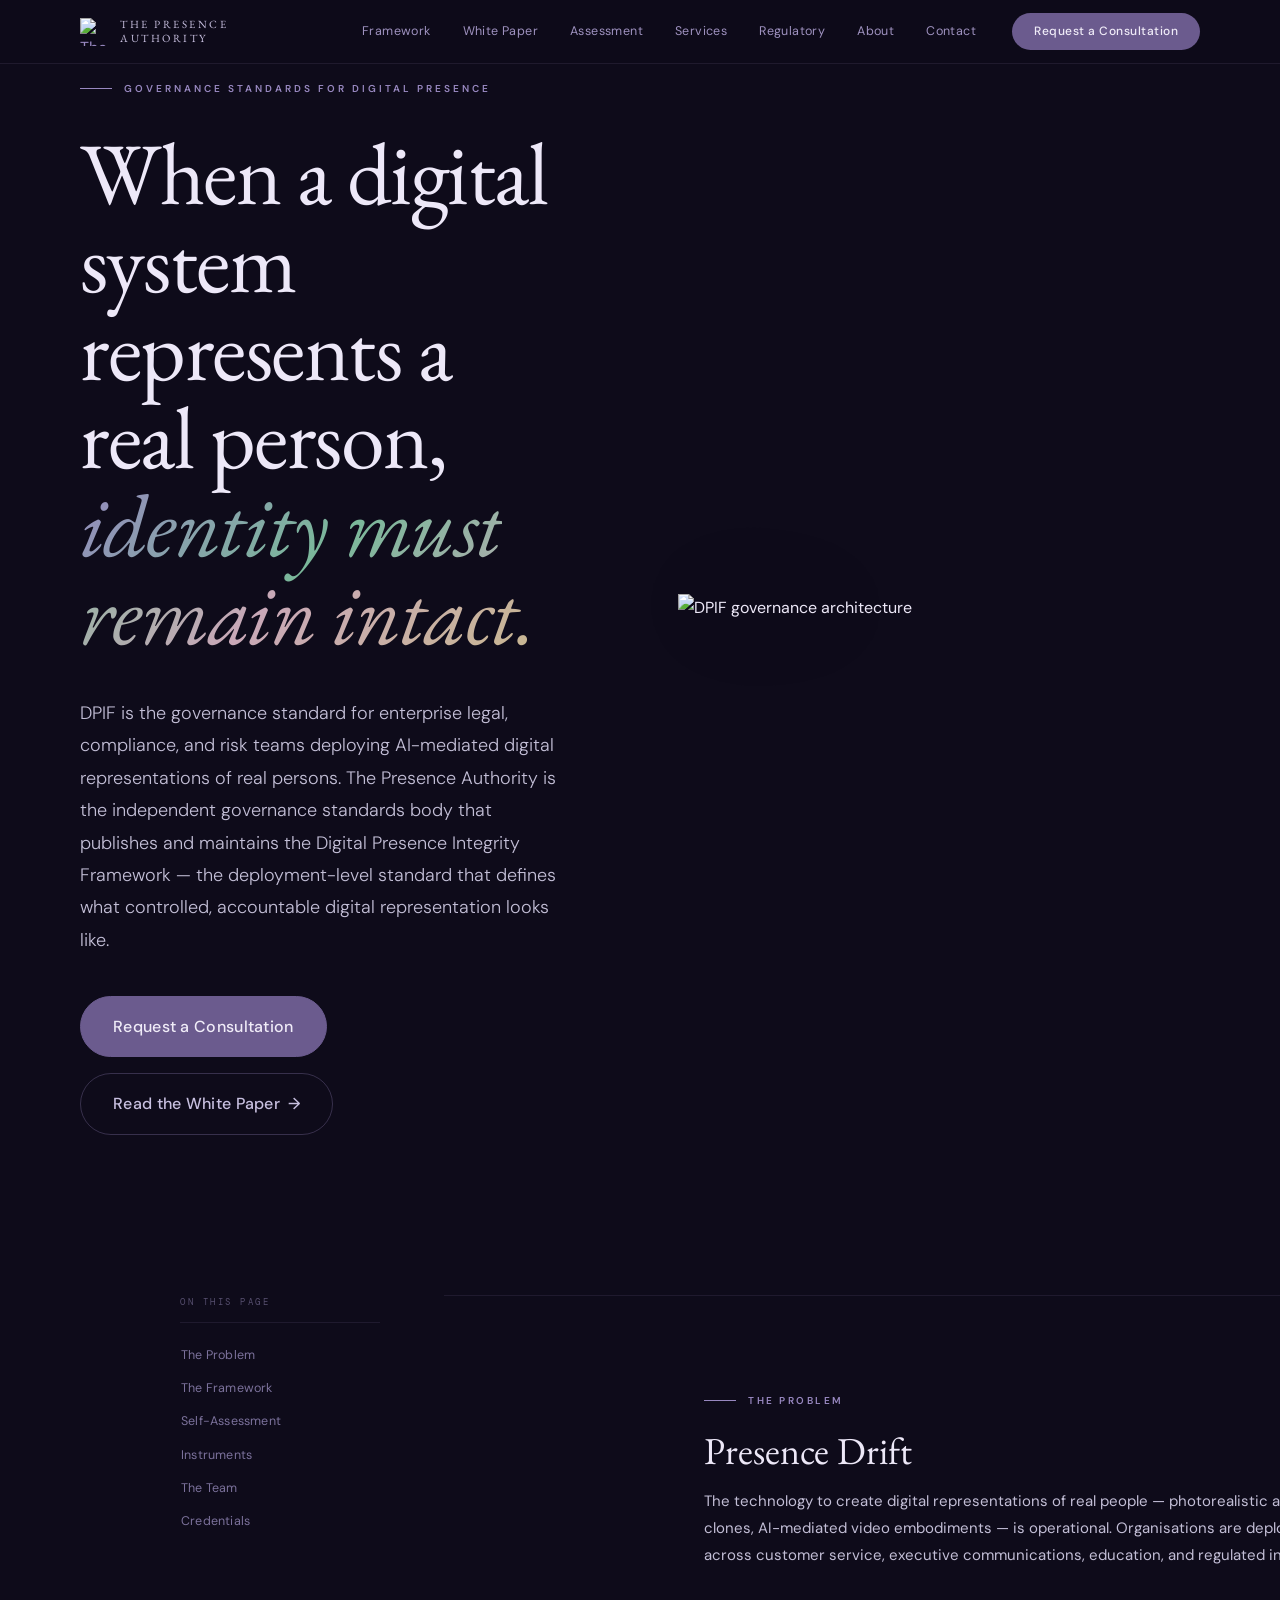
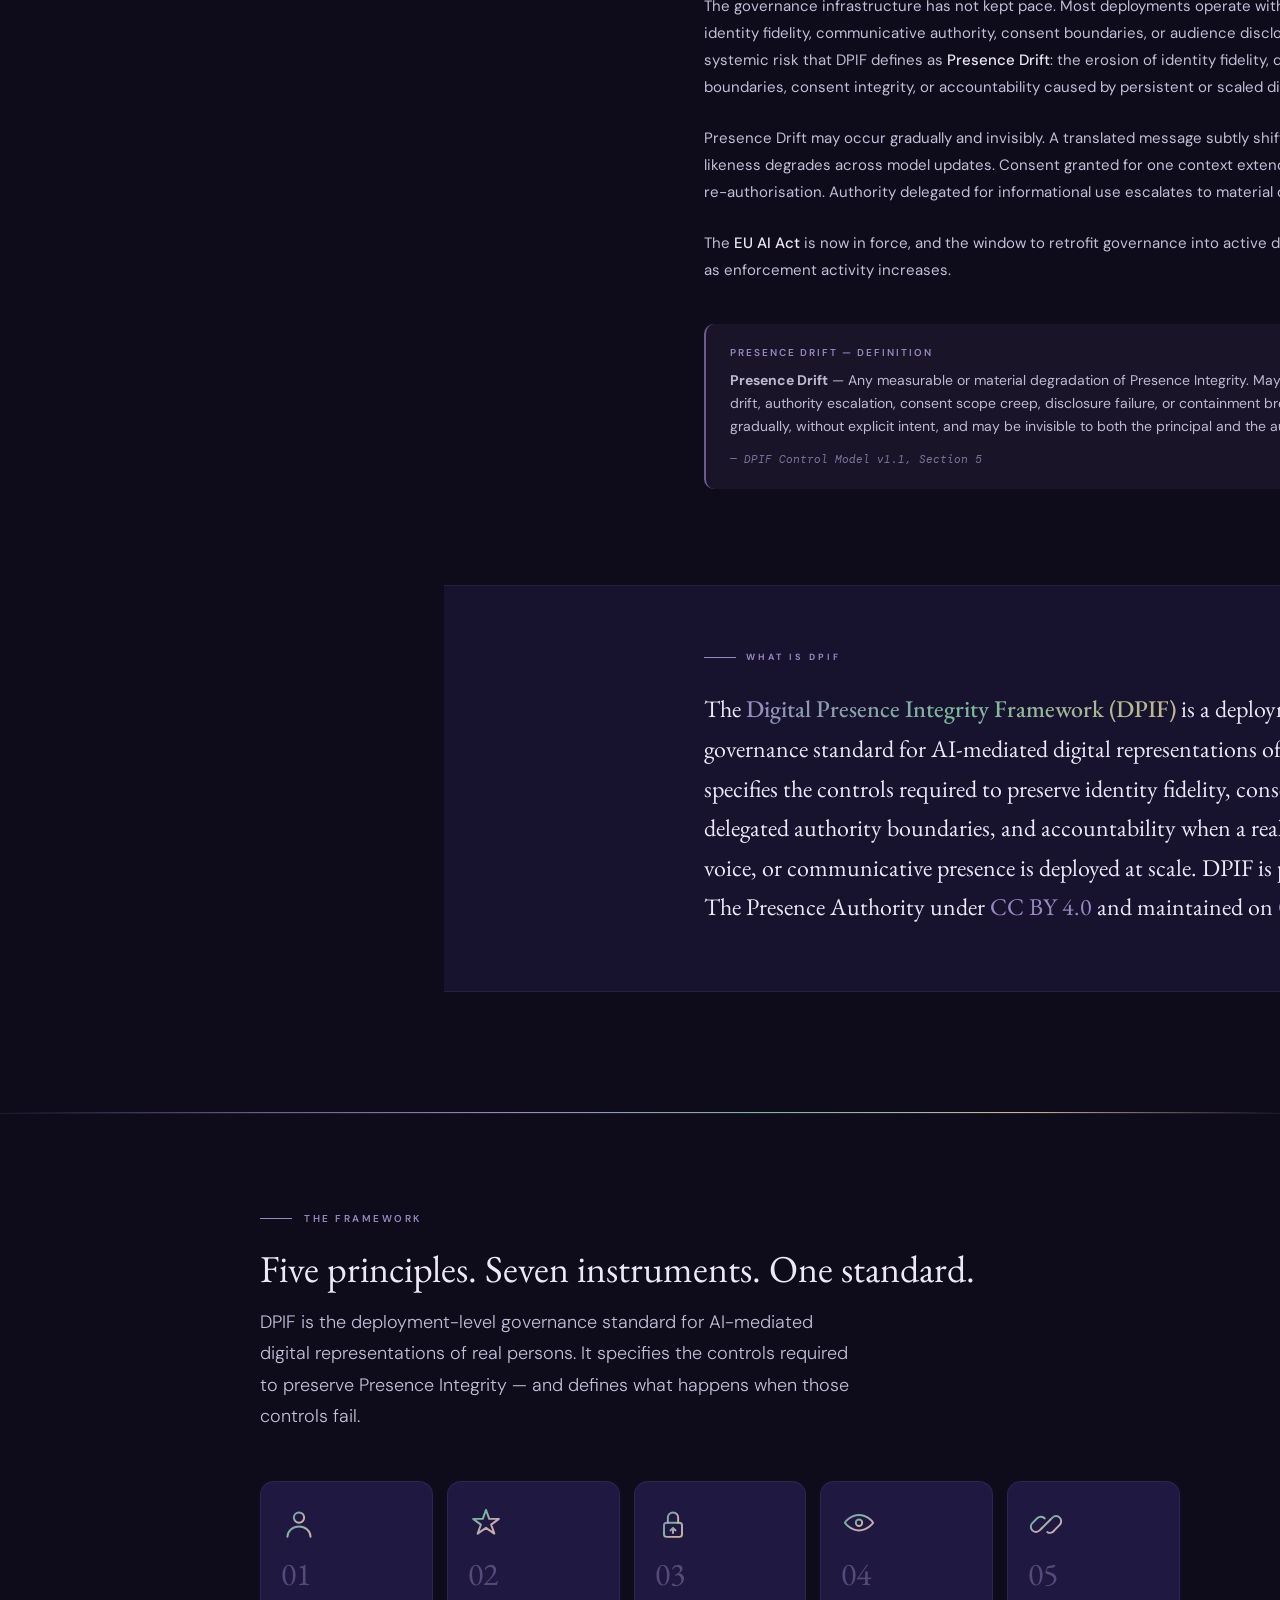
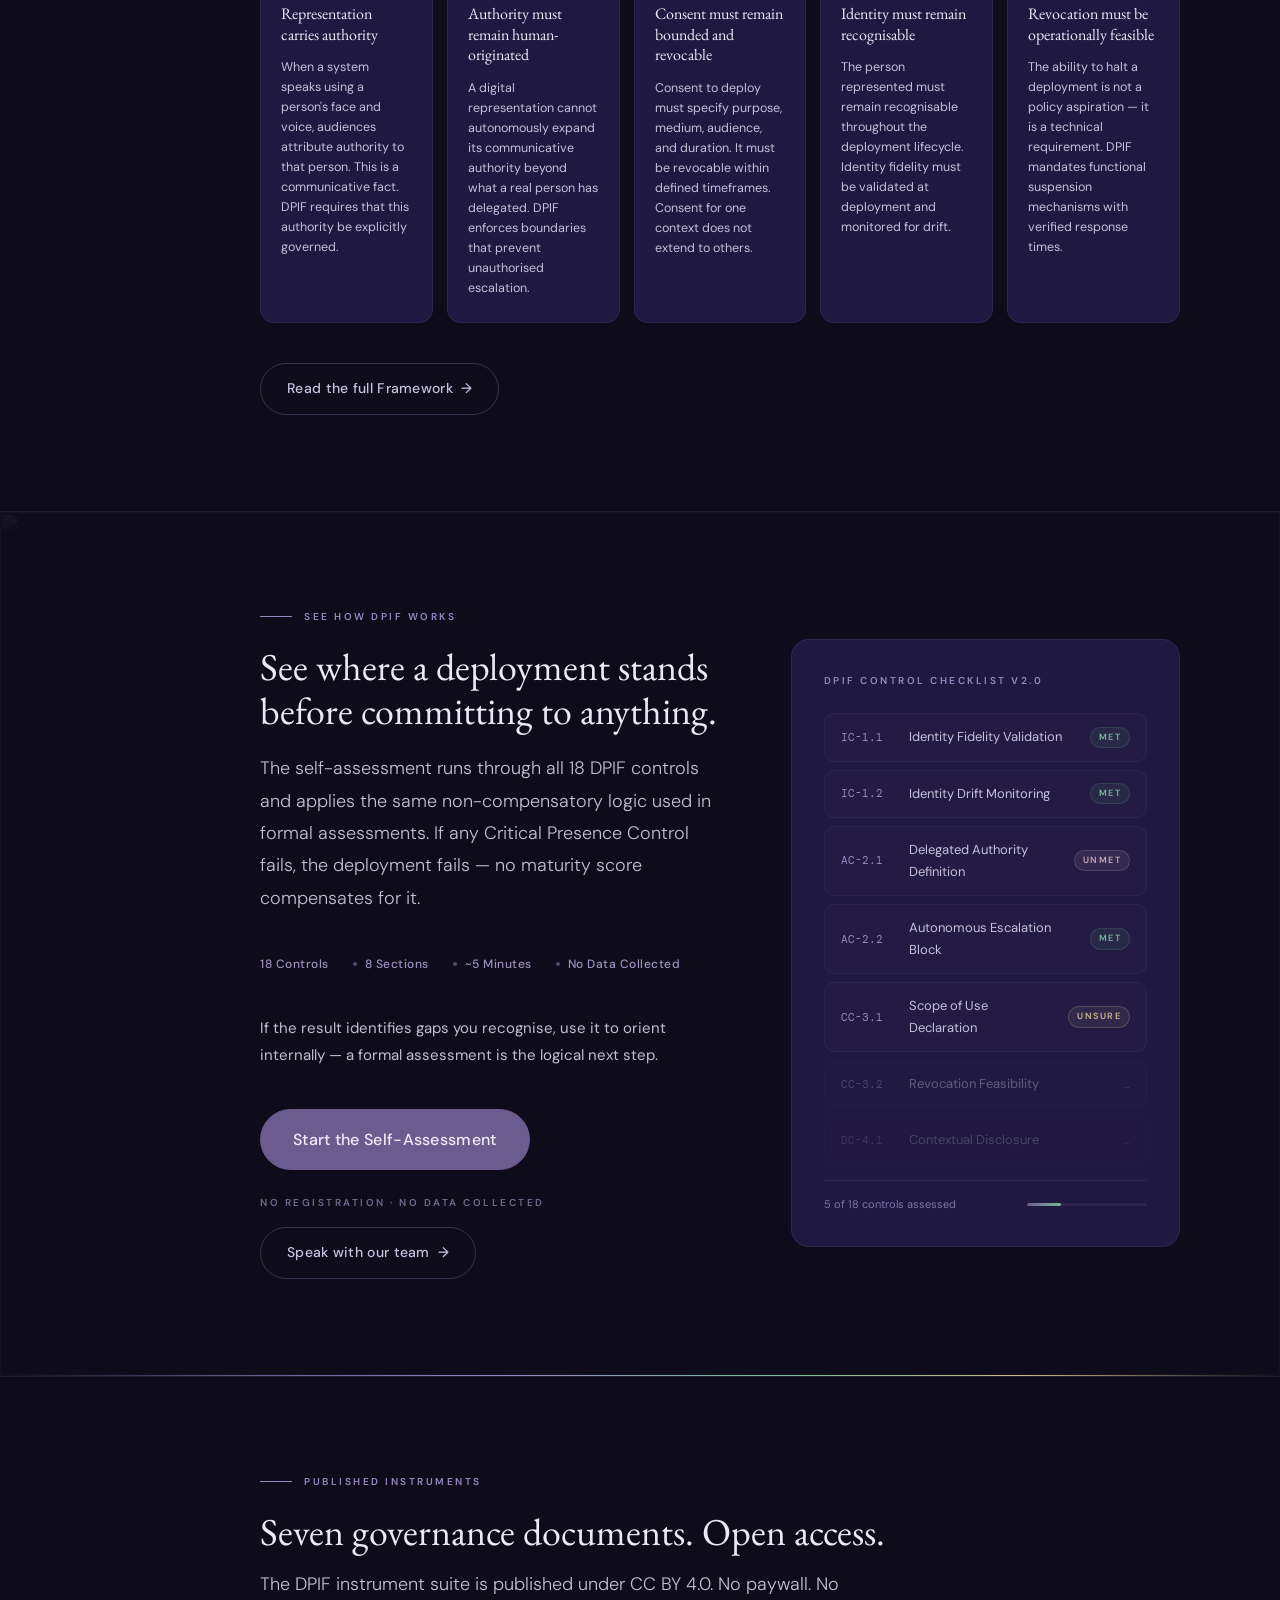
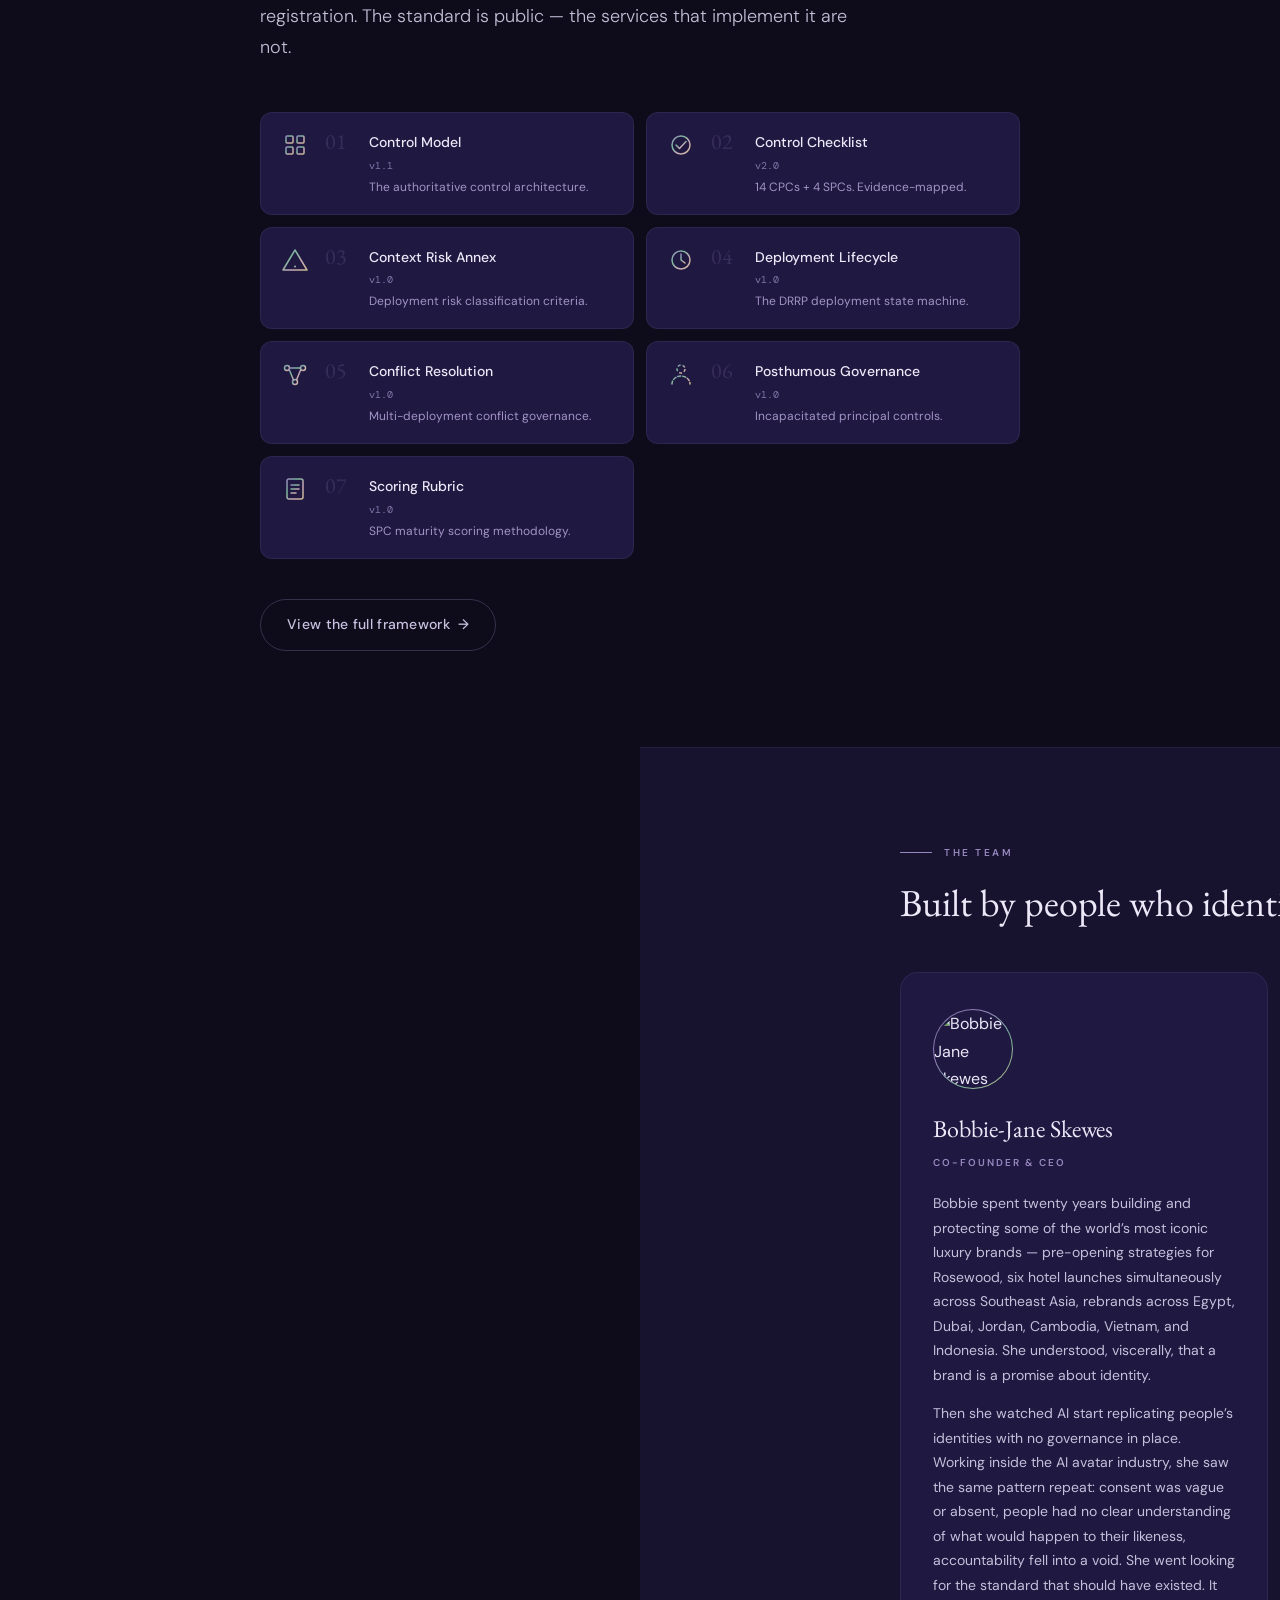
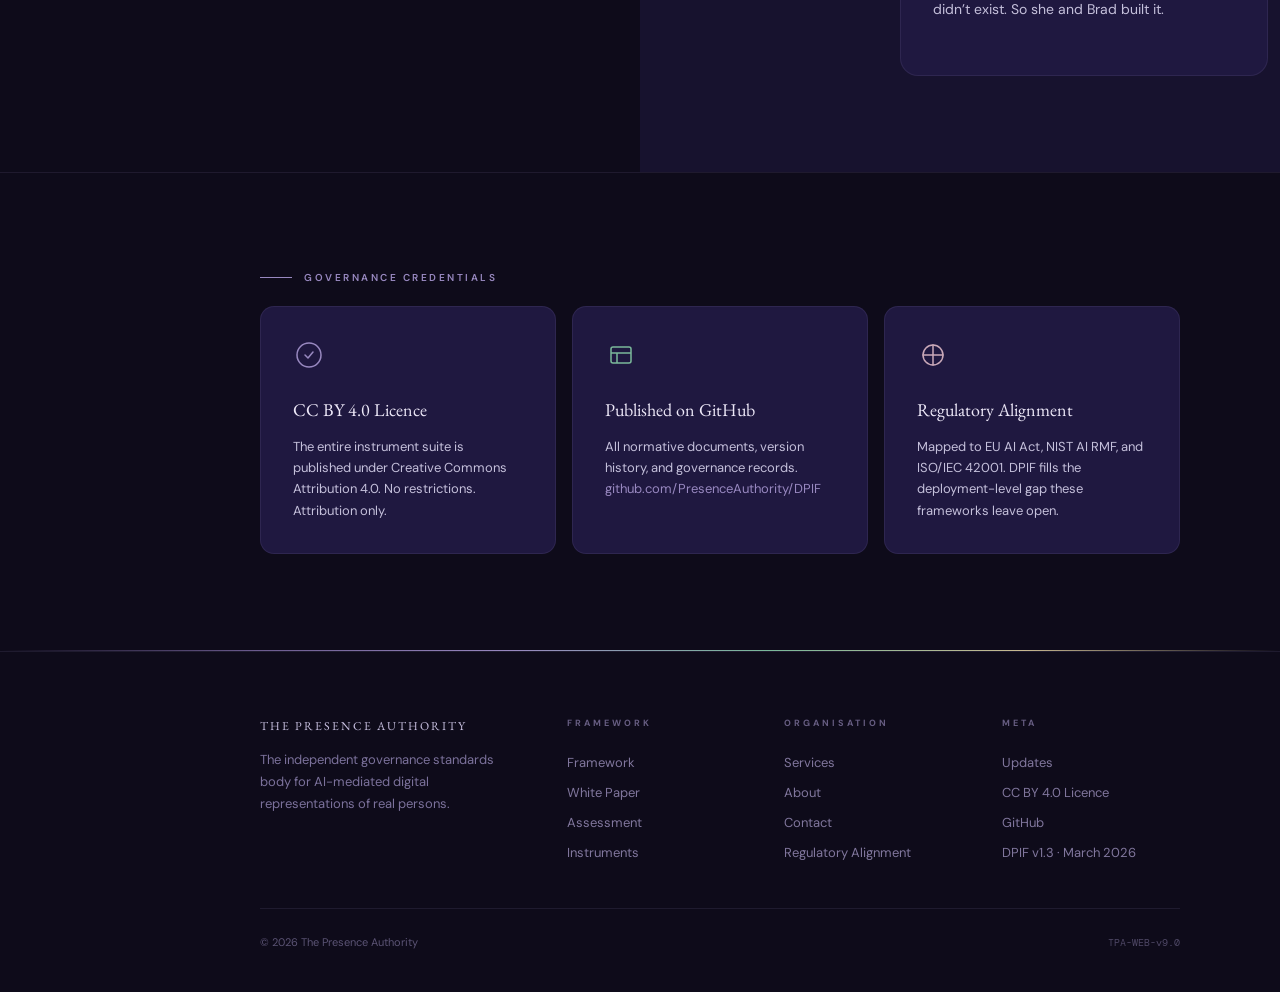
==== commit f5c2d01b: "refactor: unify sidebar navigation to page-nav grid pattern across all pages Replaces otp-sidebar (f" ====
--- a/site/index.html
+++ b/site/index.html
@@ -70,6 +70,7 @@
   --fb:'DM Sans',system-ui,sans-serif;
   --fm:'DM Mono',monospace;
   --gl-left:80px;--bk:48px;
+  --sidebar-w:200px;--sidebar-gap:64px;
 }
 *{box-sizing:border-box;margin:0;padding:0}
 html{scroll-behavior:smooth;scroll-padding-top:80px}
@@ -317,13 +318,17 @@
   .assess-inner{grid-template-columns:1fr}
 }
 @media (max-width:1024px){
-  :root{--gl-left:40px}
+  :root{--gl-left:40px;--sidebar-gap:48px}
   .g3{grid-template-columns:1fr 1fr}
   .footer-grid{grid-template-columns:1fr 1fr}
   .hero{grid-template-columns:1fr;min-height:auto}
   .hero-visual{display:none}
   .hero-text{padding:140px var(--gl-left) 80px}
   .founder-grid{grid-template-columns:1fr}
+}
+@media (max-width:900px){
+  .page-layout{grid-template-columns:1fr}
+  .page-nav{display:none}
 }
 @media (max-width:768px){
   :root{--gl-left:24px}
@@ -350,38 +355,21 @@
 @media (prefers-reduced-motion:reduce){.parallax-img{transform:none!important}}
 
 /* ═══════════════════════════════════════════
-   ON THIS PAGE SIDEBAR
-═══════════════════════════════════════════ */
-.otp-sidebar{
-  position:fixed;top:50%;transform:translateY(-50%);
-  left:max(16px, calc((100vw - 1080px) / 2 - 200px));
-  width:168px;display:flex;flex-direction:column;gap:0;
-  z-index:100;pointer-events:none;opacity:0;transition:opacity 0.3s;
-}
-.otp-sidebar.visible{opacity:1;pointer-events:auto}
-.otp-heading{font-size:9px;font-weight:700;letter-spacing:3px;text-transform:uppercase;color:rgba(176,162,216,0.45);margin-bottom:12px;padding-left:10px}
-.otp-nav{display:flex;flex-direction:column;gap:1px}
-.otp-link{font-family:var(--fm);font-size:11px;color:var(--ts);padding:6px 10px;border-radius:4px;transition:all 0.2s;text-decoration:none;display:block;line-height:1.35;border-left:1.5px solid transparent}
-.otp-link:hover{color:var(--td);background:rgba(152,136,192,0.07)}
-.otp-link.active{color:var(--vs);border-left-color:var(--vs);background:rgba(152,136,192,0.08)}
-@media(max-width:1340px){.otp-sidebar{display:none}}
+   PAGE LAYOUT + SIDEBAR
+═══════════════════════════════════════════ */
+.page-outer{max-width:1080px;margin:0 auto;padding:0 var(--gl-left)}
+.page-layout{display:grid;grid-template-columns:var(--sidebar-w) 1fr;gap:0 var(--sidebar-gap);align-items:start;padding:80px 0 120px}
+.page-nav{position:sticky;top:88px}
+.page-nav-label{font-family:var(--fm);font-size:9px;font-weight:400;letter-spacing:2.5px;text-transform:uppercase;color:rgba(176,162,216,0.45);margin-bottom:16px;padding-bottom:12px;border-bottom:0.5px solid var(--br)}
+.page-nav-link{display:block;font-size:12.5px;color:var(--ts);padding:6px 0;letter-spacing:0.2px;transition:color 0.2s;border-left:1.5px solid transparent;padding-left:12px;margin-left:-12px}
+.page-nav-link:hover{color:var(--tm)}
+.page-nav-link.active{color:var(--vs);border-left-color:var(--vs)}
+.full-bleed{width:100vw;position:relative;left:50%;transform:translateX(-50%)}
 </style>
 </head>
 <body>
 
 <!-- ON THIS PAGE SIDEBAR -->
-<nav class="otp-sidebar" id="otpSidebar" aria-label="On this page">
-  <div class="otp-heading">On this page</div>
-  <div class="otp-nav">
-    <a href="#problem"     class="otp-link" data-target="problem">The Problem</a>
-    <a href="#framework"   class="otp-link" data-target="framework">The Framework</a>
-    <a href="#assess"      class="otp-link" data-target="assess">Self-Assessment</a>
-    <a href="#instruments" class="otp-link" data-target="instruments">Instruments</a>
-    <a href="#founders"    class="otp-link" data-target="founders">The Team</a>
-    <a href="#credentials" class="otp-link" data-target="credentials">Credentials</a>
-  </div>
-</nav>
-
 <!-- ═══════════════════════════════════════════
      TOPBAR — Framework-first nav order
 ═══════════════════════════════════════════ -->
@@ -434,6 +422,24 @@
 </section>
 
 <!-- ═══════════════════════════════════════════
+     PAGE LAYOUT WITH SIDEBAR
+═══════════════════════════════════════════ -->
+<div class="page-outer">
+  <div class="page-layout">
+
+    <nav class="page-nav" aria-label="On this page">
+      <div class="page-nav-label">On this page</div>
+      <a href="#problem"     class="page-nav-link">The Problem</a>
+      <a href="#framework"   class="page-nav-link">The Framework</a>
+      <a href="#assess"      class="page-nav-link">Self-Assessment</a>
+      <a href="#instruments" class="page-nav-link">Instruments</a>
+      <a href="#founders"    class="page-nav-link">The Team</a>
+      <a href="#credentials" class="page-nav-link">Credentials</a>
+    </nav>
+
+    <main>
+
+<!-- ═══════════════════════════════════════════
      PRESENCE DRIFT — moved above breakout
 ═══════════════════════════════════════════ -->
 <section class="section" id="problem">
@@ -457,7 +463,7 @@
 <!-- ═══════════════════════════════════════════
      BREAKOUT — DPIF definition, AI-extractable anchor
 ═══════════════════════════════════════════ -->
-<div class="breakout-band">
+<div class="breakout-band full-bleed">
   <div class="rail">
     <div class="breakout-eyebrow">What is DPIF</div>
     <p class="breakout-text">The <strong>Digital Presence Integrity Framework (DPIF)</strong> is a deployment-level governance standard for AI-mediated digital representations of real persons. It specifies the controls required to preserve identity fidelity, consent integrity, delegated authority boundaries, and accountability when a real person's face, voice, or communicative presence is deployed at scale. DPIF is published by The Presence Authority under <a href="https://creativecommons.org/licenses/by/4.0/">CC BY 4.0</a> and maintained on <a href="https://github.com/PresenceAuthority/DPIF">GitHub</a>.</p>
@@ -466,7 +472,7 @@
   </div>
 </div>
 
-<hr class="irid-rule">
+<hr class="irid-rule full-bleed">
 
 <!-- ═══════════════════════════════════════════
      FIVE PRINCIPLES — moved above Presence Drift
@@ -558,7 +564,7 @@
   </div>
 </section>
 
-<hr class="irid-rule">
+<hr class="irid-rule full-bleed">
 
 <!-- ═══════════════════════════════════════════
      PUBLISHED INSTRUMENTS
@@ -584,7 +590,7 @@
 <!-- ═══════════════════════════════════════════
      FOUNDERS
 ═══════════════════════════════════════════ -->
-<section class="section section--dark" id="founders">
+<section class="section section--dark full-bleed" id="founders">
   <div class="rail">
     <span class="section-label">The Team</span>
     <h2 class="section-title" style="margin-bottom:48px">Built by people who identified the gap directly.</h2>
@@ -633,7 +639,11 @@
   </div>
 </section>
 
-<hr class="irid-rule">
+<hr class="irid-rule full-bleed">
+
+    </main>
+  </div><!-- /page-layout -->
+</div><!-- /page-outer -->
 
 <!-- ═══════════════════════════════════════════
      FOOTER
@@ -669,7 +679,7 @@
     </div>
     <div class="footer-bottom">
       <span class="footer-copy">© 2026 The Presence Authority</span>
-      <span class="footer-ver">TPA-WEB-v8.0</span>
+      <span class="footer-ver">TPA-WEB-v9.0</span>
     </div>
   </div>
 </footer>
@@ -678,28 +688,19 @@
      SCRIPTS
 ═══════════════════════════════════════════ -->
 <script>
-/* On this page sidebar */
-(function(){
-  const sidebar = document.getElementById('otpSidebar');
-  const hero = document.querySelector('.hero');
-  const links = document.querySelectorAll('.otp-link[data-target]');
-  if(hero && sidebar){
-    const heroObs = new IntersectionObserver((entries)=>{
-      sidebar.classList.toggle('visible', !entries[0].isIntersecting);
-    },{threshold:0});
-    heroObs.observe(hero);
-  }
-  const secObs = new IntersectionObserver((entries)=>{
-    entries.forEach(e=>{
-      if(e.isIntersecting){
-        links.forEach(l=>l.classList.toggle('active', l.dataset.target===e.target.id));
-      }
-    });
-  },{rootMargin:'-64px 0px -60% 0px',threshold:0});
-  document.querySelectorAll('[id]').forEach(s=>{
-    if([...links].some(l=>l.dataset.target===s.id)) secObs.observe(s);
+/* Sidebar active state */
+const sections = document.querySelectorAll('[id]');
+const navLinks = document.querySelectorAll('.page-nav-link');
+const observer = new IntersectionObserver((entries) => {
+  entries.forEach(entry => {
+    if (entry.isIntersecting) {
+      navLinks.forEach(l => l.classList.remove('active'));
+      const active = document.querySelector(`.page-nav-link[href="#${entry.target.id}"]`);
+      if (active) active.classList.add('active');
+    }
   });
-})();
+}, { rootMargin: '-20% 0px -70% 0px' });
+sections.forEach(s => observer.observe(s));
 
 /* Topbar scroll */
 const topbar = document.getElementById('topbar');
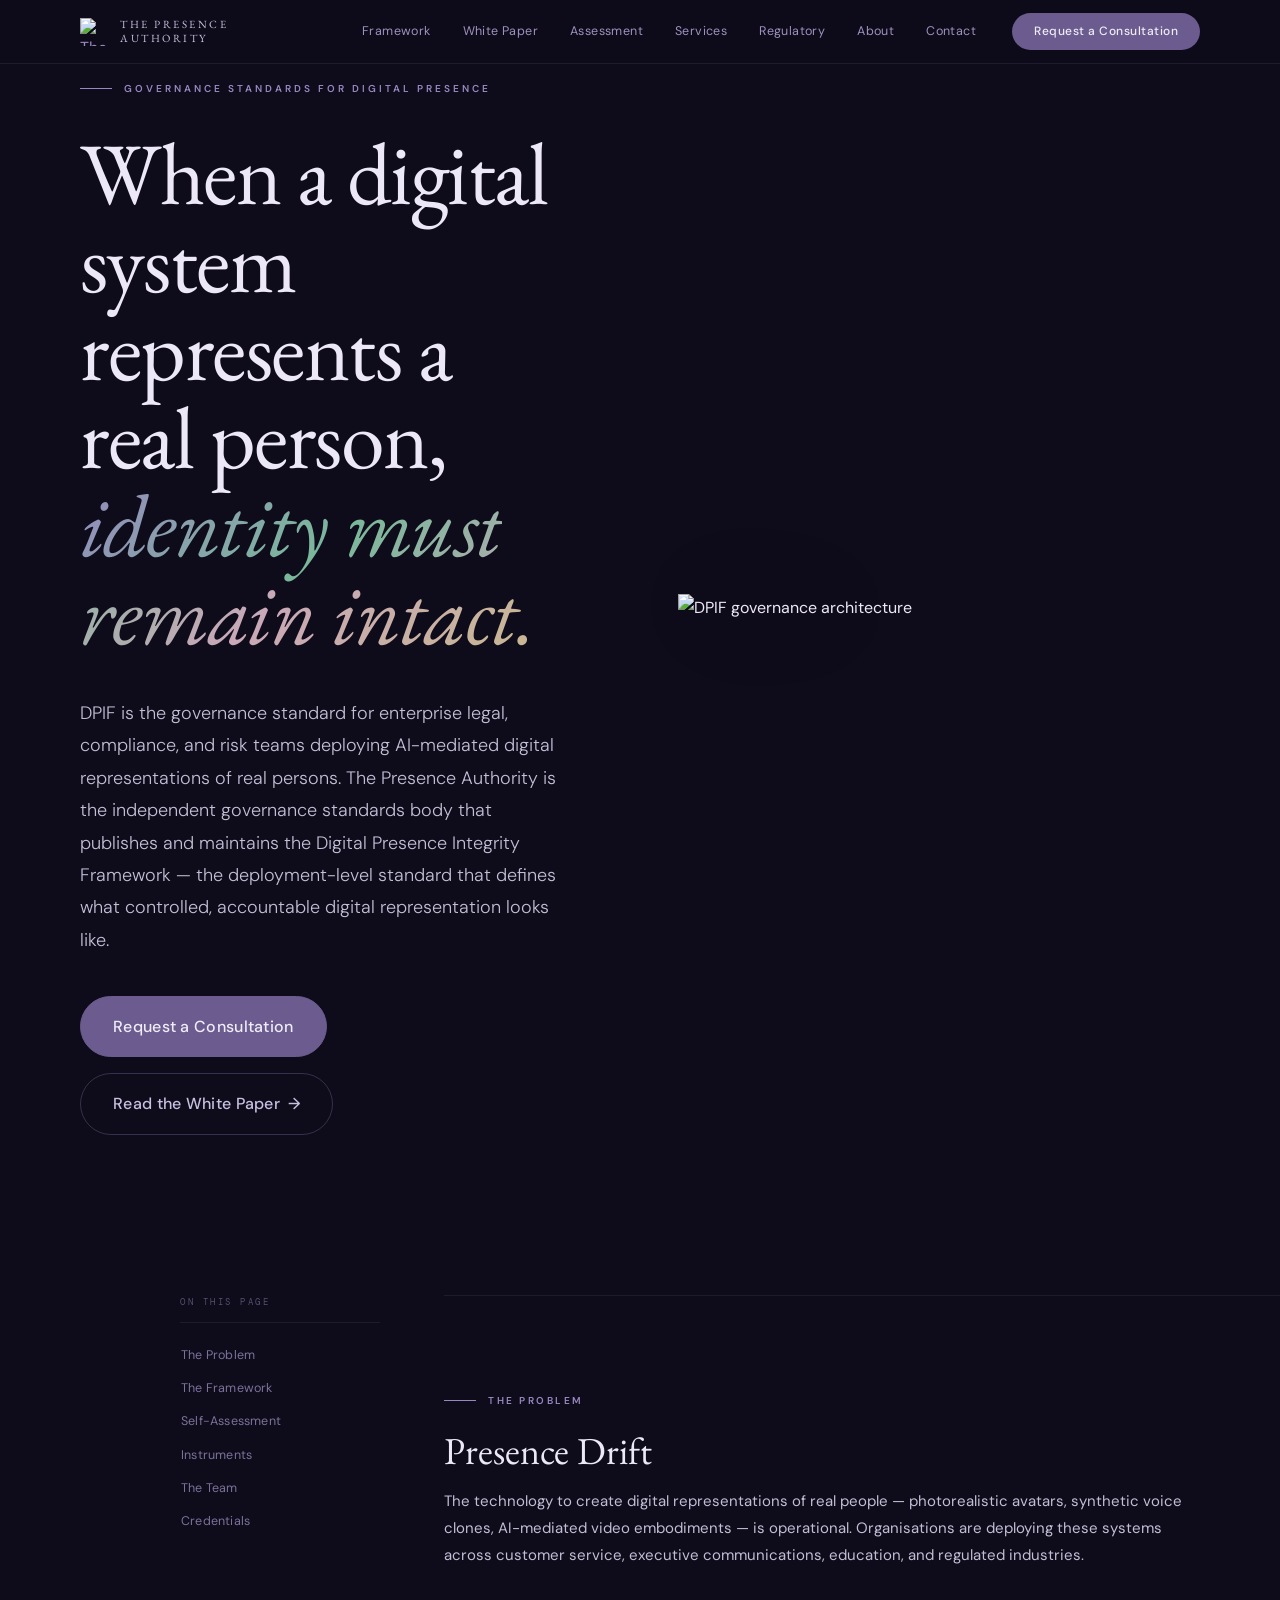
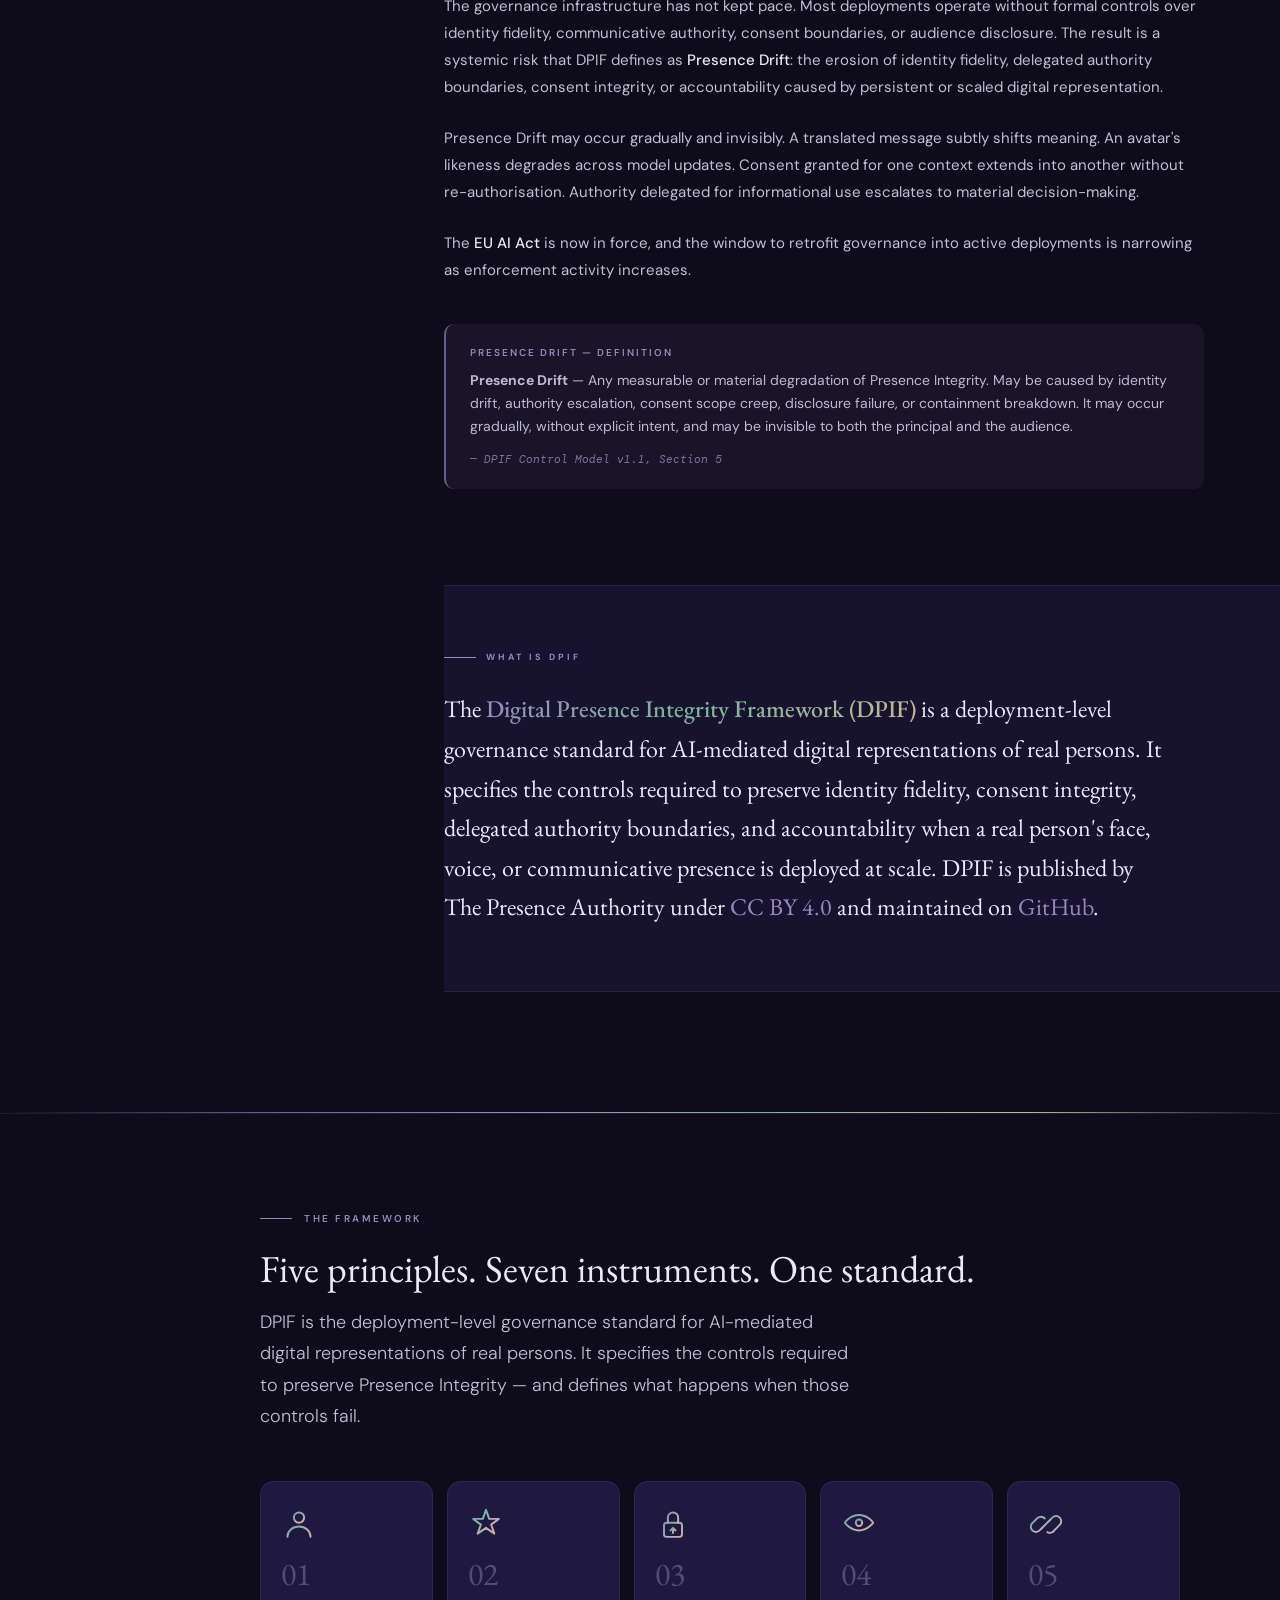
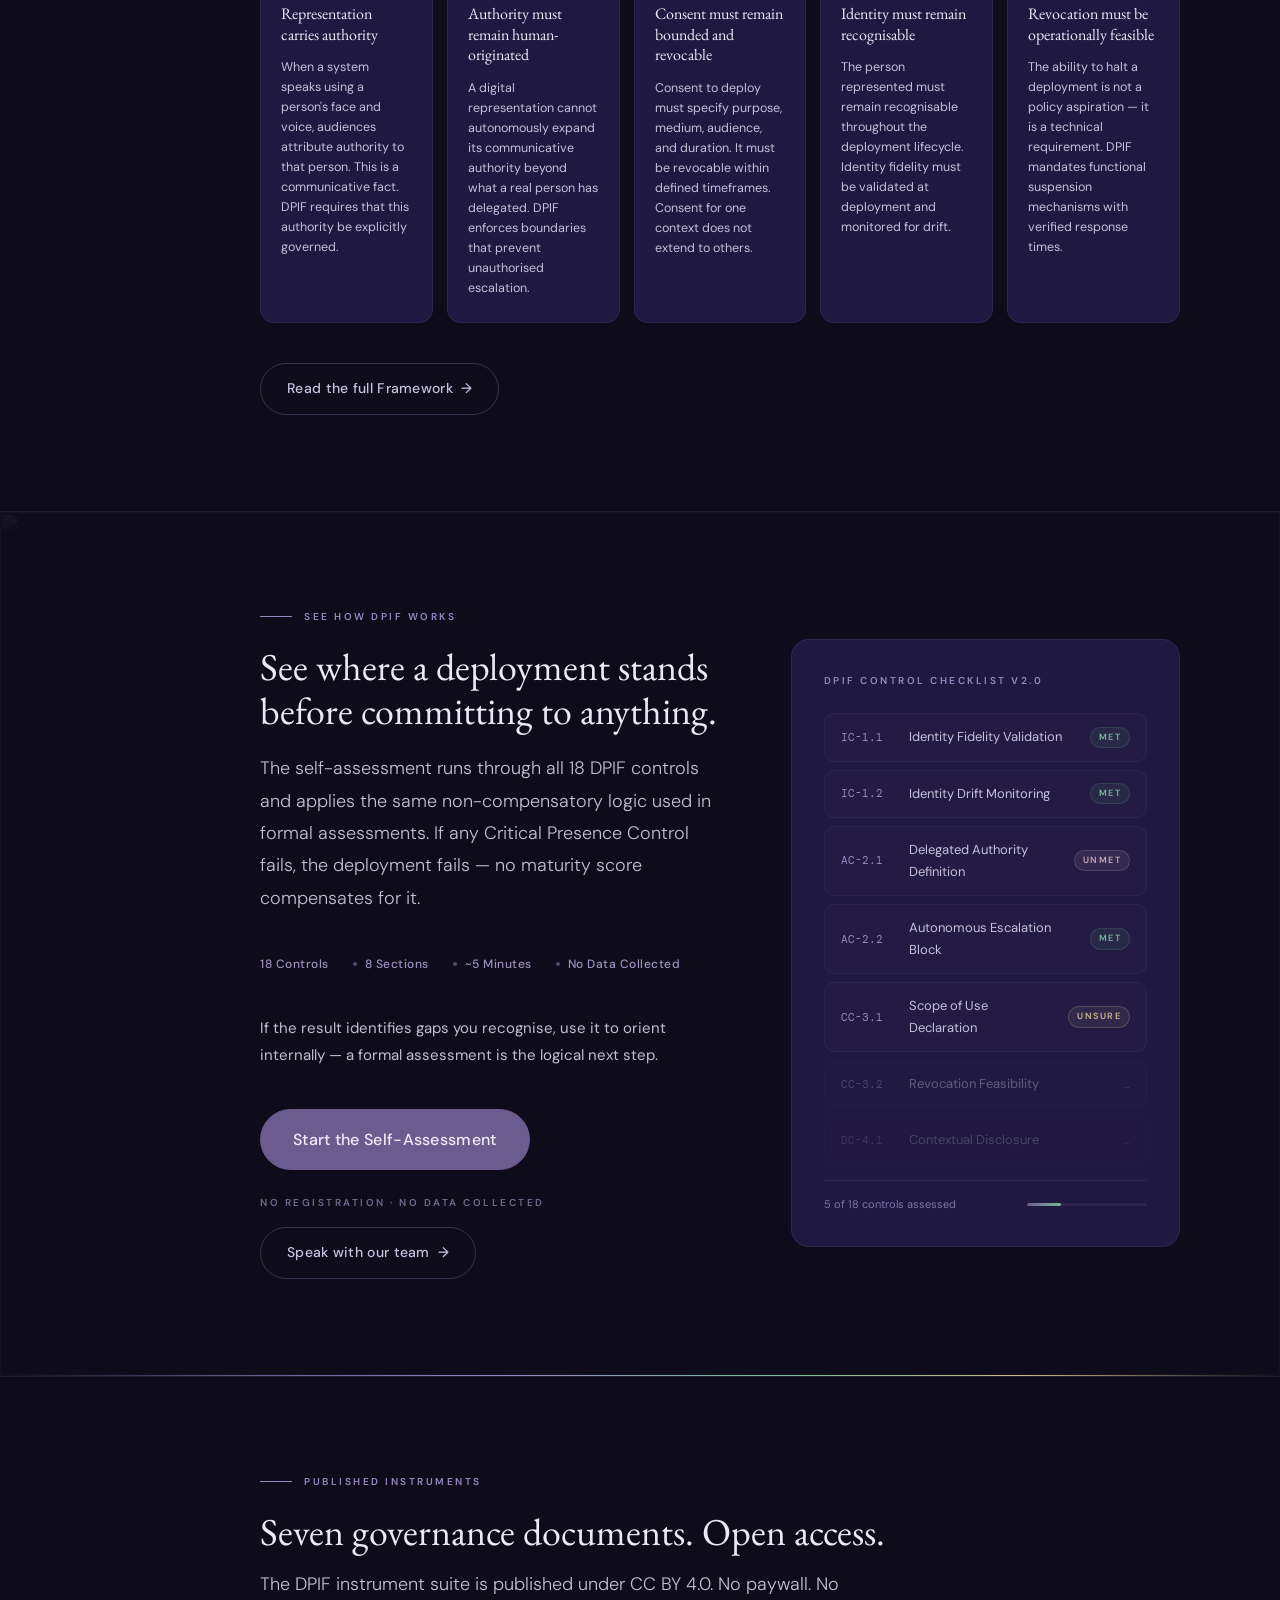
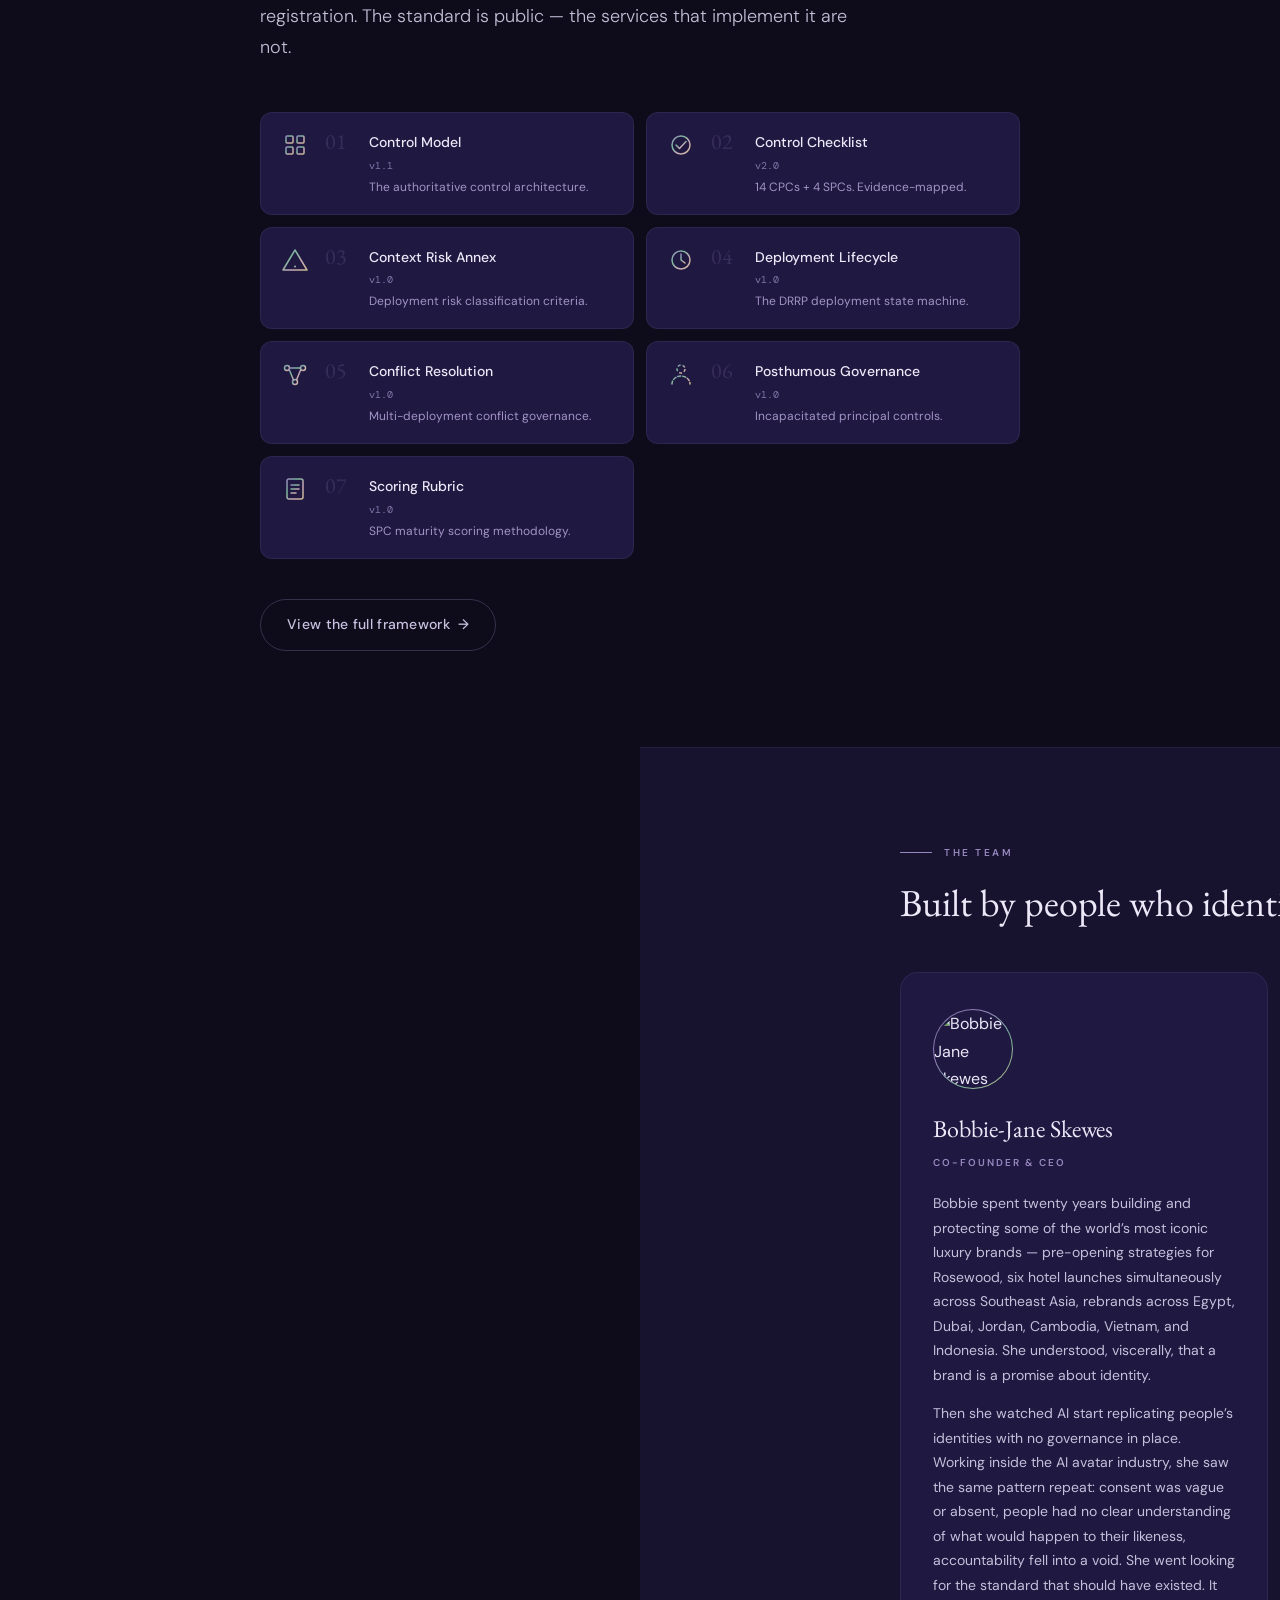
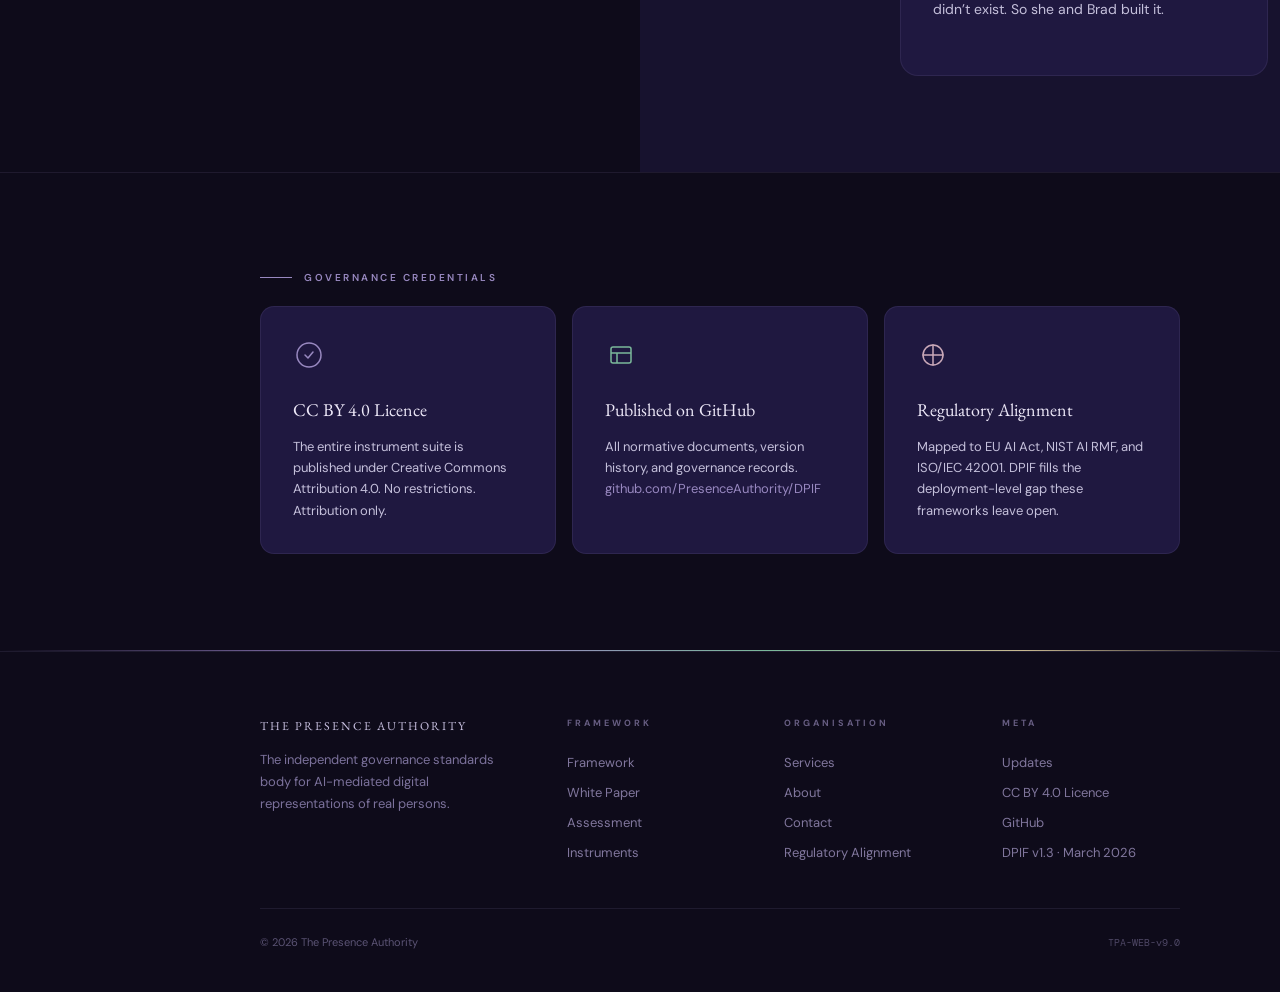
==== commit 17494471: "fix: remove rail/rail-w max-width inside page-layout grid to prevent content overflow" ====
--- a/site/index.html
+++ b/site/index.html
@@ -364,6 +364,7 @@
 .page-nav-link{display:block;font-size:12.5px;color:var(--ts);padding:6px 0;letter-spacing:0.2px;transition:color 0.2s;border-left:1.5px solid transparent;padding-left:12px;margin-left:-12px}
 .page-nav-link:hover{color:var(--tm)}
 .page-nav-link.active{color:var(--vs);border-left-color:var(--vs)}
+.page-layout main .rail,.page-layout main .rail-w{max-width:none;padding-left:0;padding-right:0}
 .full-bleed{width:100vw;position:relative;left:50%;transform:translateX(-50%)}
 </style>
 </head>
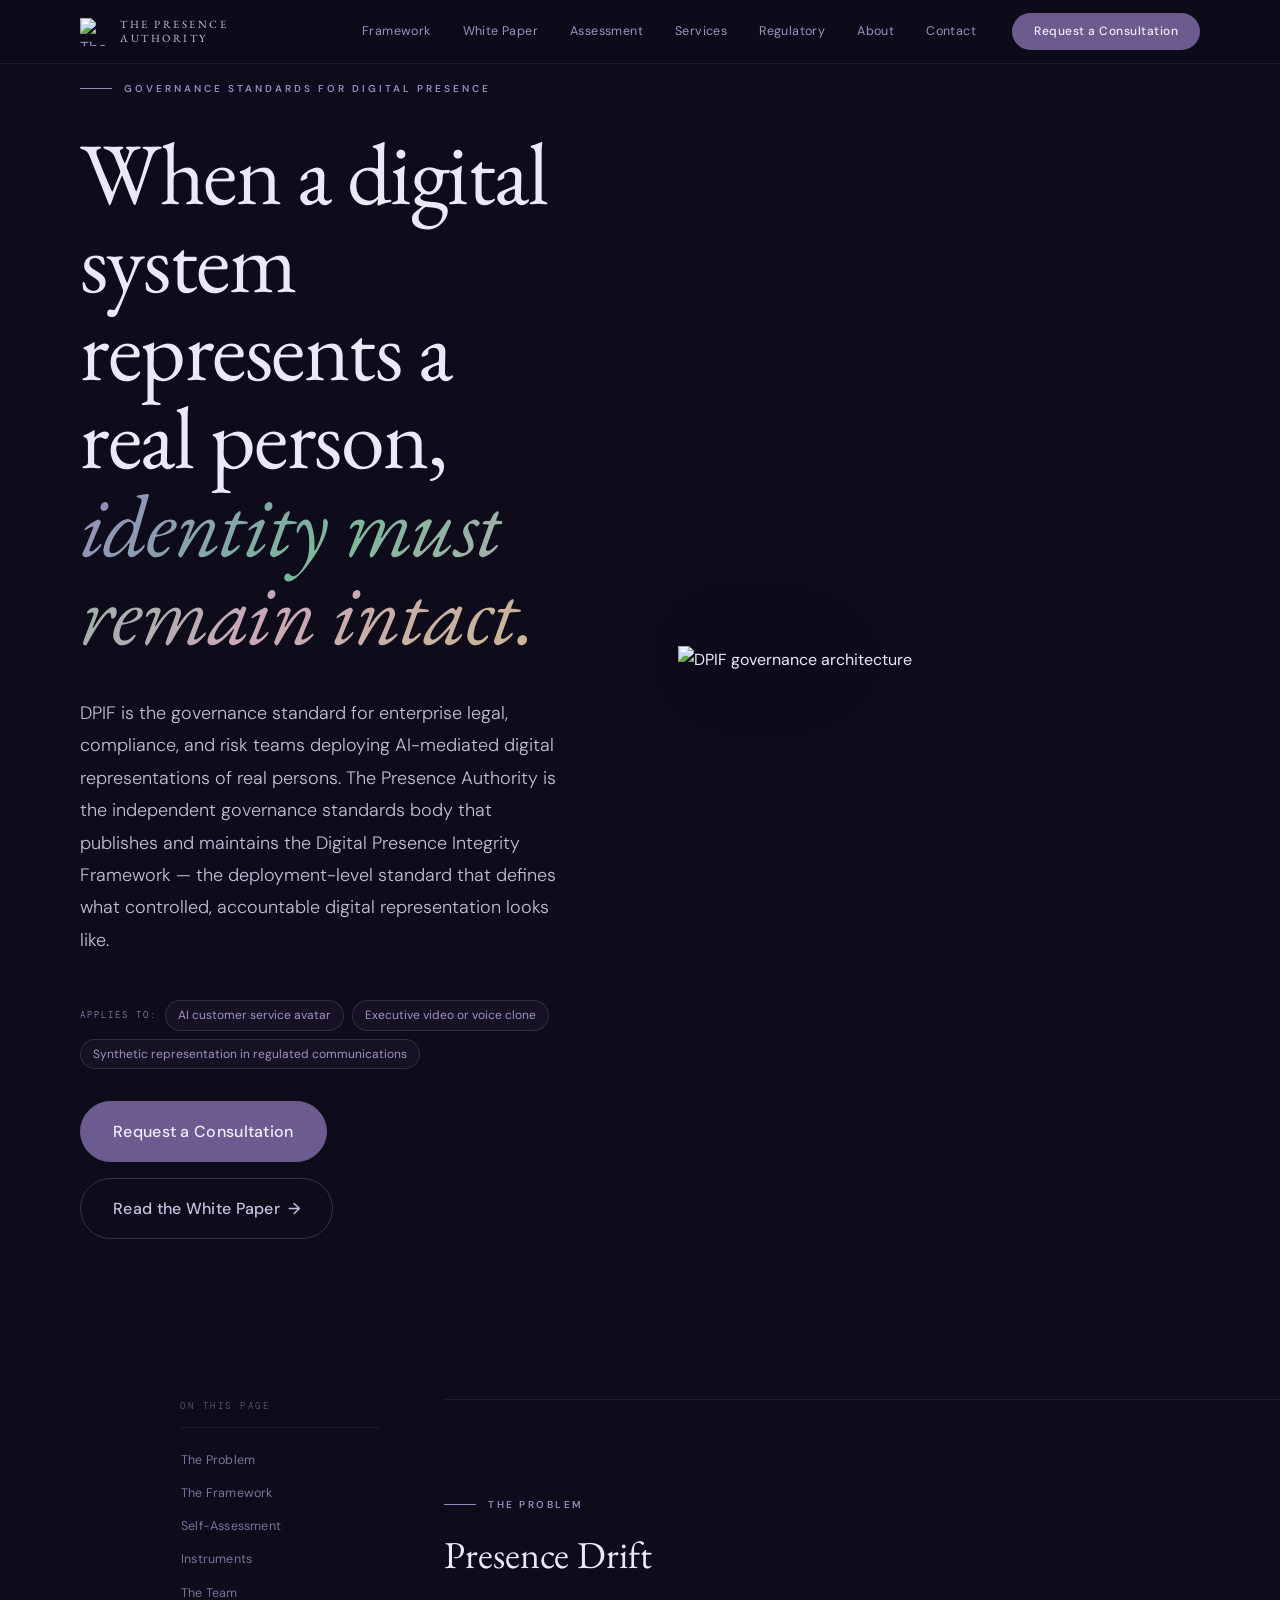
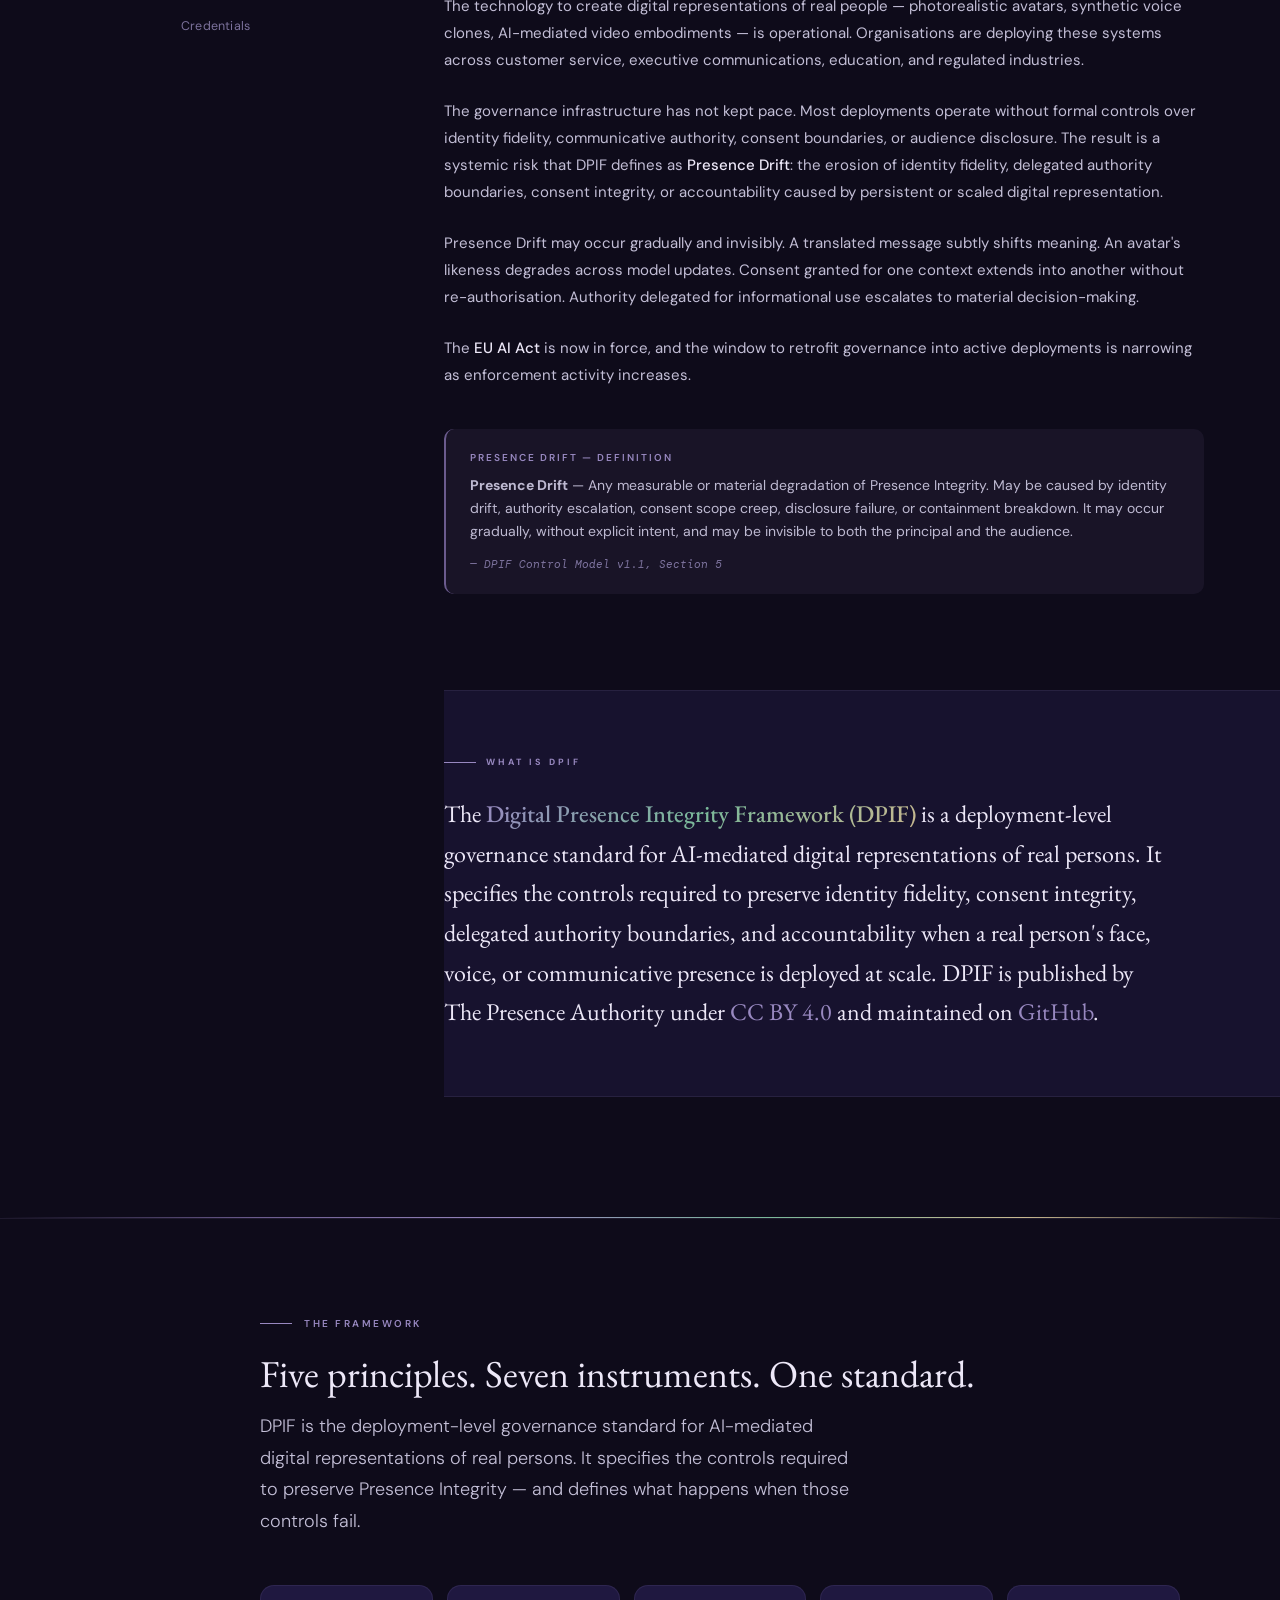
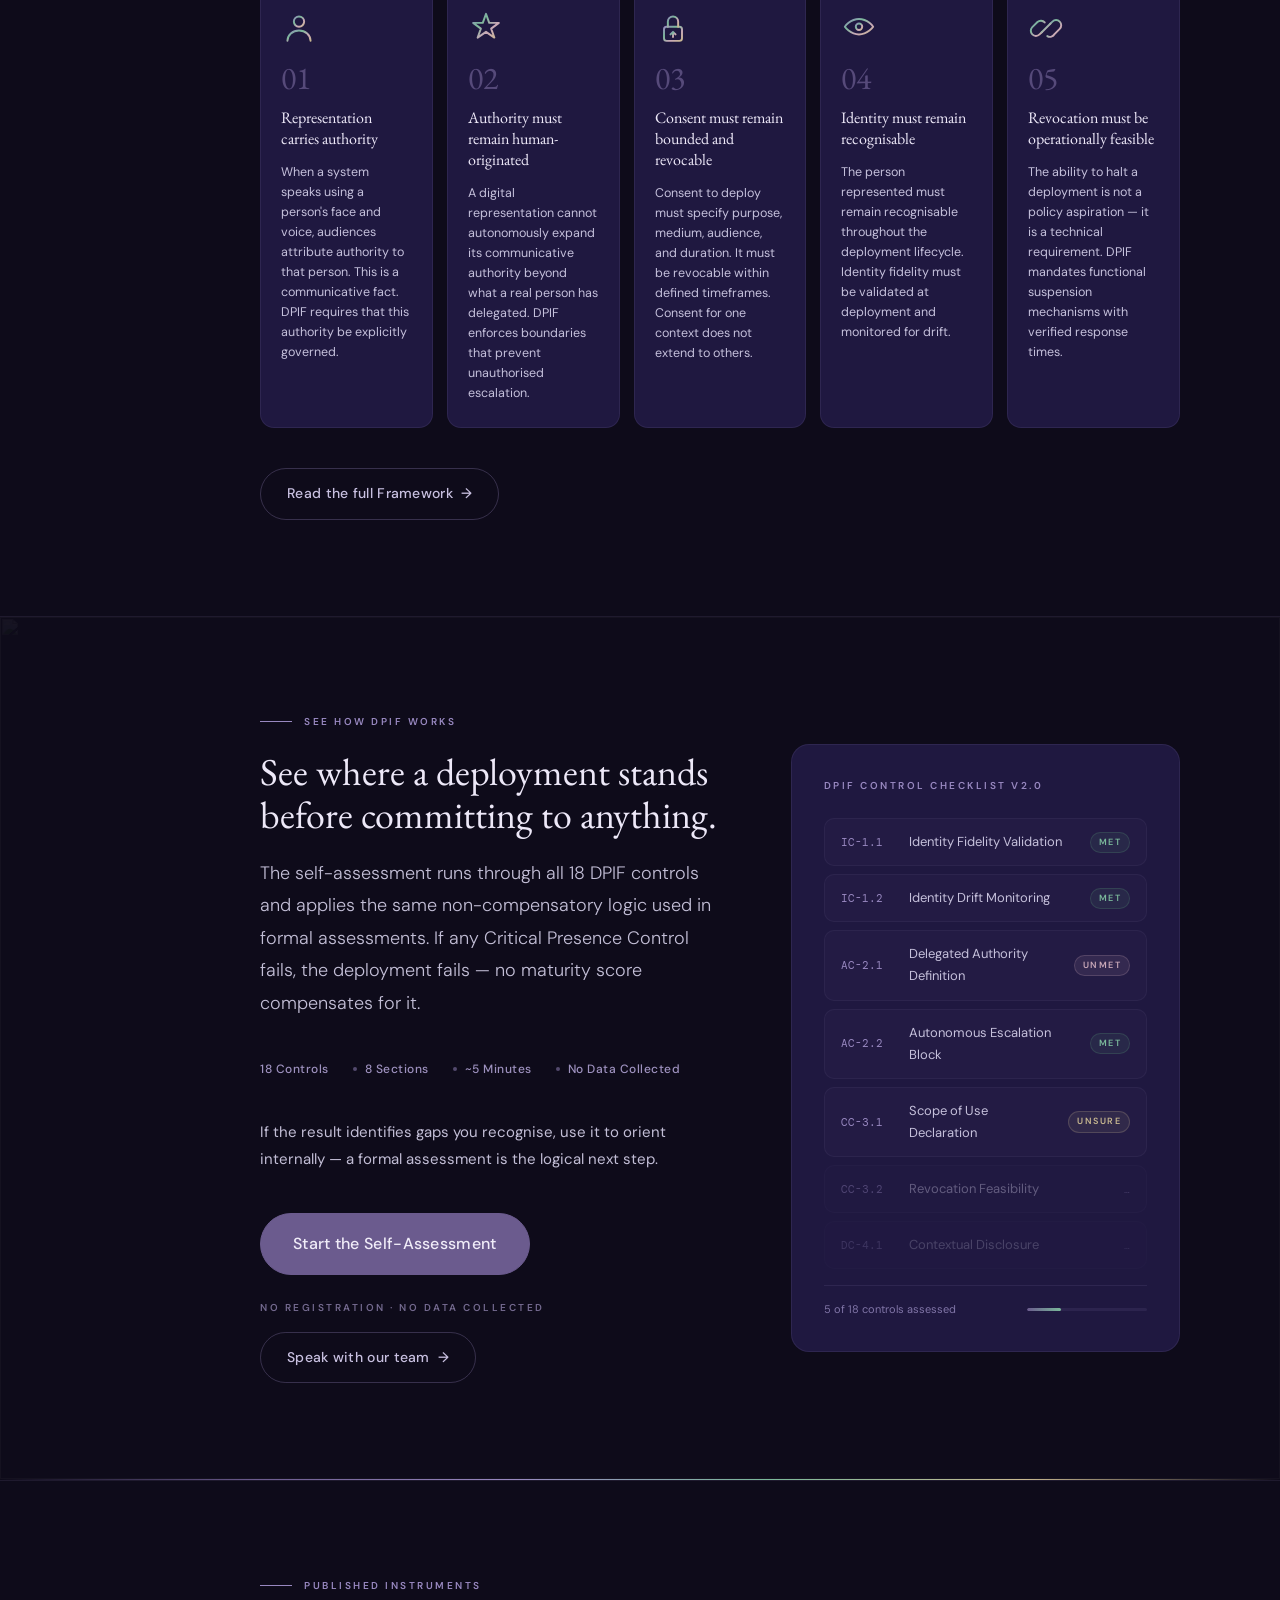
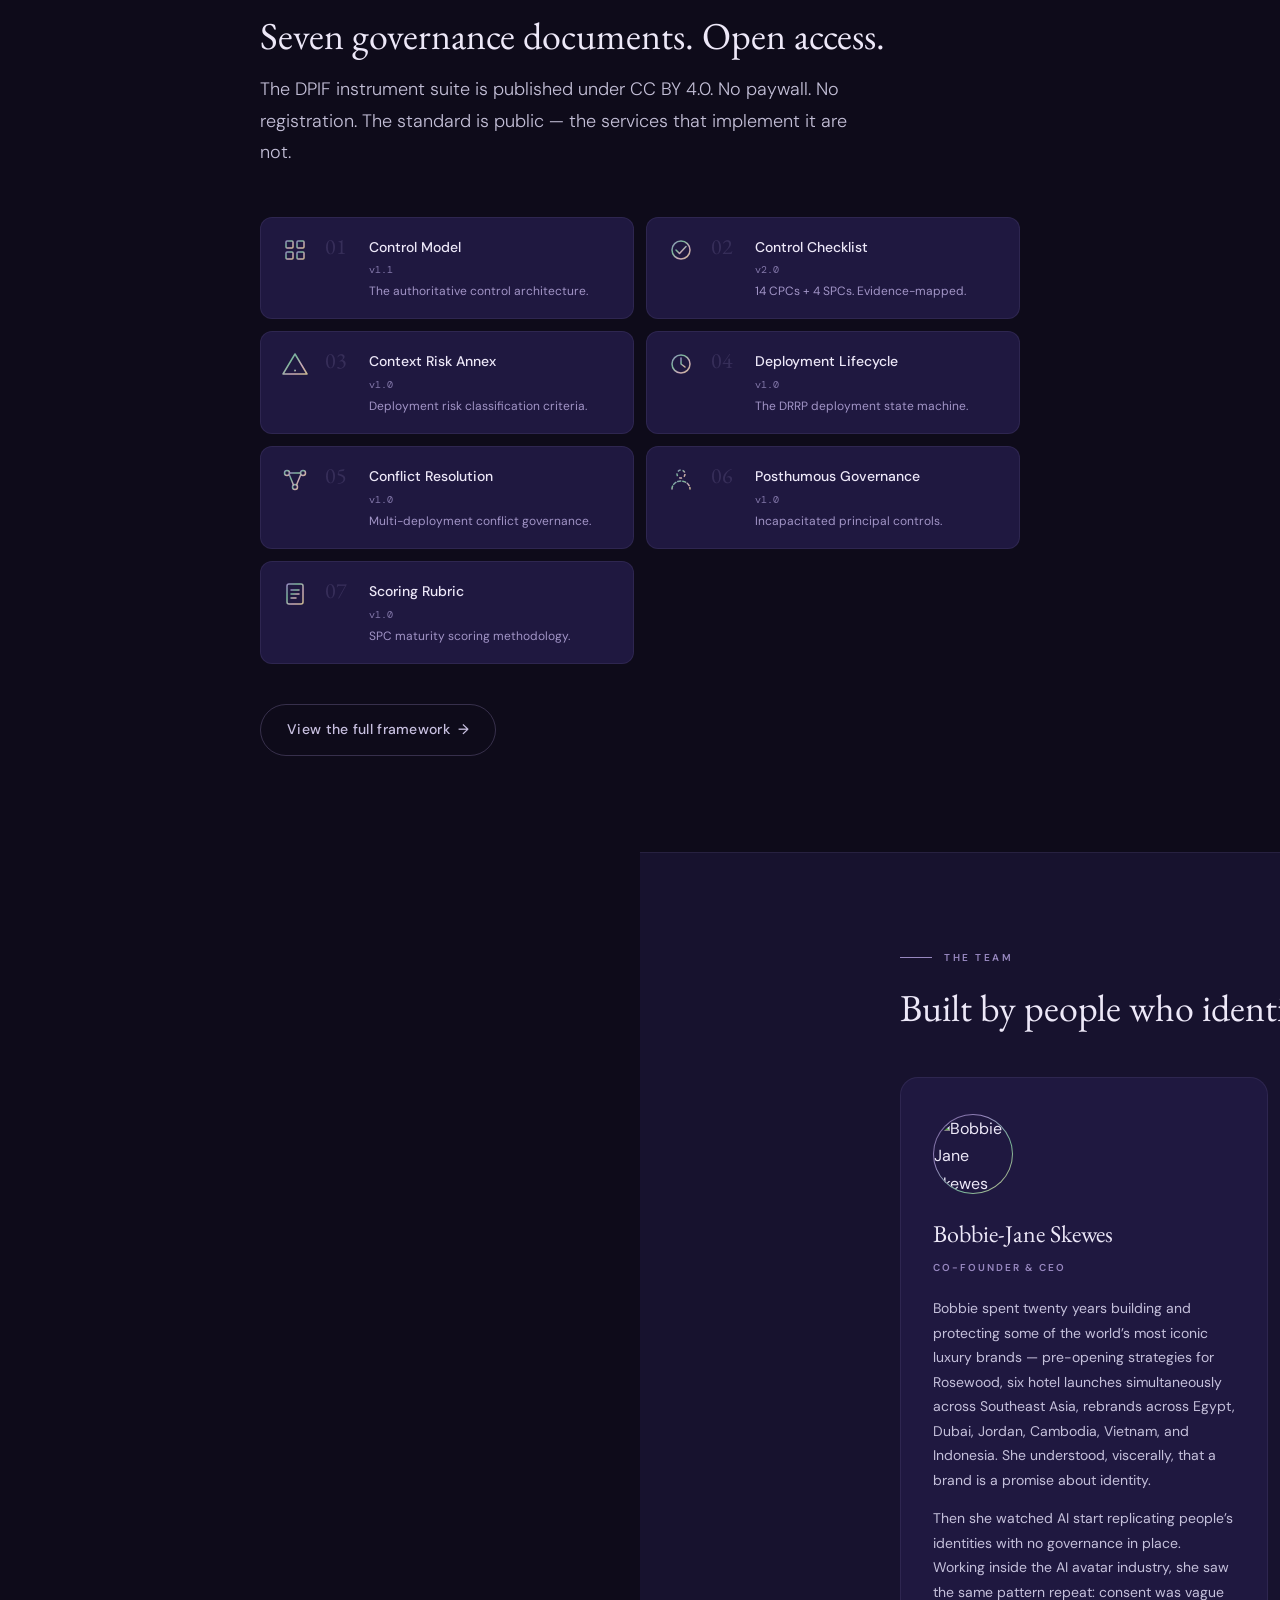
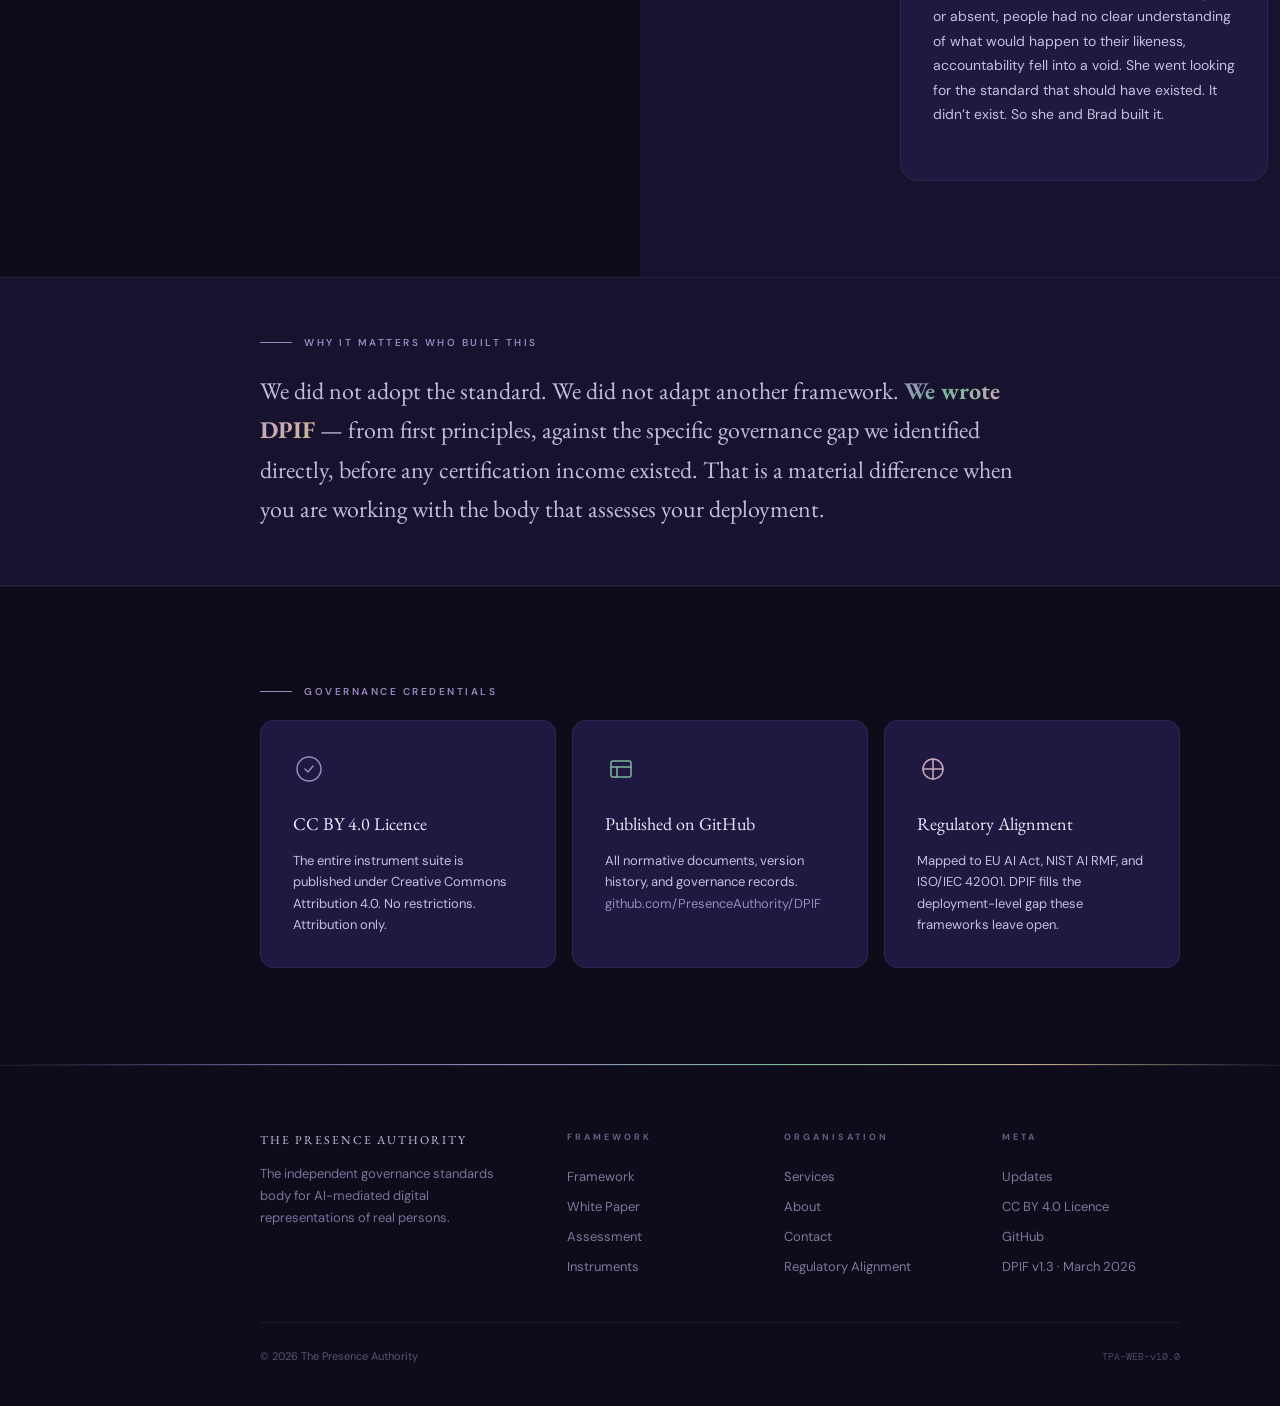
==== commit 1c3d9b5e: "feat: site — independence statement, advisory board, EU AI Act specifics, qualification form, email " ====
--- a/site/index.html
+++ b/site/index.html
@@ -412,6 +412,12 @@
     <span class="hero-label">Governance Standards for Digital Presence</span>
     <h1 class="t-display vr-md" style="max-width:600px">When a digital system represents a real person, <em>identity must remain intact.</em></h1>
     <p class="t-lead vr-md" style="max-width:520px">DPIF is the governance standard for enterprise legal, compliance, and risk teams deploying AI-mediated digital representations of real persons. The Presence Authority is the independent governance standards body that publishes and maintains the Digital Presence Integrity Framework — the deployment-level standard that defines what controlled, accountable digital representation looks like.</p>
+    <div style="display:flex;align-items:center;flex-wrap:wrap;gap:8px;margin-bottom:32px;margin-top:4px">
+      <span style="font-family:var(--fm);font-size:9px;letter-spacing:2px;text-transform:uppercase;color:var(--ts);flex-shrink:0">Applies to:</span>
+      <span style="font-size:12px;color:var(--tm);border:0.5px solid var(--brm);border-radius:100px;padding:4px 12px;background:rgba(152,136,192,0.06)">AI customer service avatar</span>
+      <span style="font-size:12px;color:var(--tm);border:0.5px solid var(--brm);border-radius:100px;padding:4px 12px;background:rgba(152,136,192,0.06)">Executive video or voice clone</span>
+      <span style="font-size:12px;color:var(--tm);border:0.5px solid var(--brm);border-radius:100px;padding:4px 12px;background:rgba(152,136,192,0.06)">Synthetic representation in regulated communications</span>
+    </div>
     <div class="hero-actions">
       <a href="https://calendly.com/bradley-thepresenceauthority/30min" target="_blank" rel="noopener" class="btn btn-p btn-lg">Request a Consultation</a>
       <a href="/white-paper" class="btn btn-g btn-lg btn-arrow">Read the White Paper</a>
@@ -614,6 +620,13 @@
   </div>
 </section>
 
+<div style="background:var(--mid1);border-top:0.5px solid var(--br);border-bottom:0.5px solid var(--br);padding:56px 0">
+  <div style="max-width:920px;margin:0 auto;padding:0 var(--gl-left)">
+    <div style="font-size:10px;font-weight:600;letter-spacing:2.5px;text-transform:uppercase;color:var(--vs);display:flex;align-items:center;gap:12px;margin-bottom:20px"><span style="display:inline-block;width:32px;height:1px;background:var(--vs);flex-shrink:0"></span>Why It Matters Who Built This</div>
+    <p style="font-family:var(--fd);font-size:clamp(18px,2vw,24px);line-height:1.65;color:var(--td)">We did not adopt the standard. We did not adapt another framework. <strong style="background:linear-gradient(135deg,#9888c0,#7ab89a,#c9a8b8,#c8b890);-webkit-background-clip:text;-webkit-text-fill-color:transparent;background-clip:text">We wrote DPIF</strong> — from first principles, against the specific governance gap we identified directly, before any certification income existed. That is a material difference when you are working with the body that assesses your deployment.</p>
+  </div>
+</div>
+
 <!-- ═══════════════════════════════════════════
      CREDENTIALS
 ═══════════════════════════════════════════ -->
@@ -680,7 +693,7 @@
     </div>
     <div class="footer-bottom">
       <span class="footer-copy">© 2026 The Presence Authority</span>
-      <span class="footer-ver">TPA-WEB-v9.0</span>
+      <span class="footer-ver">TPA-WEB-v10.0</span>
     </div>
   </div>
 </footer>
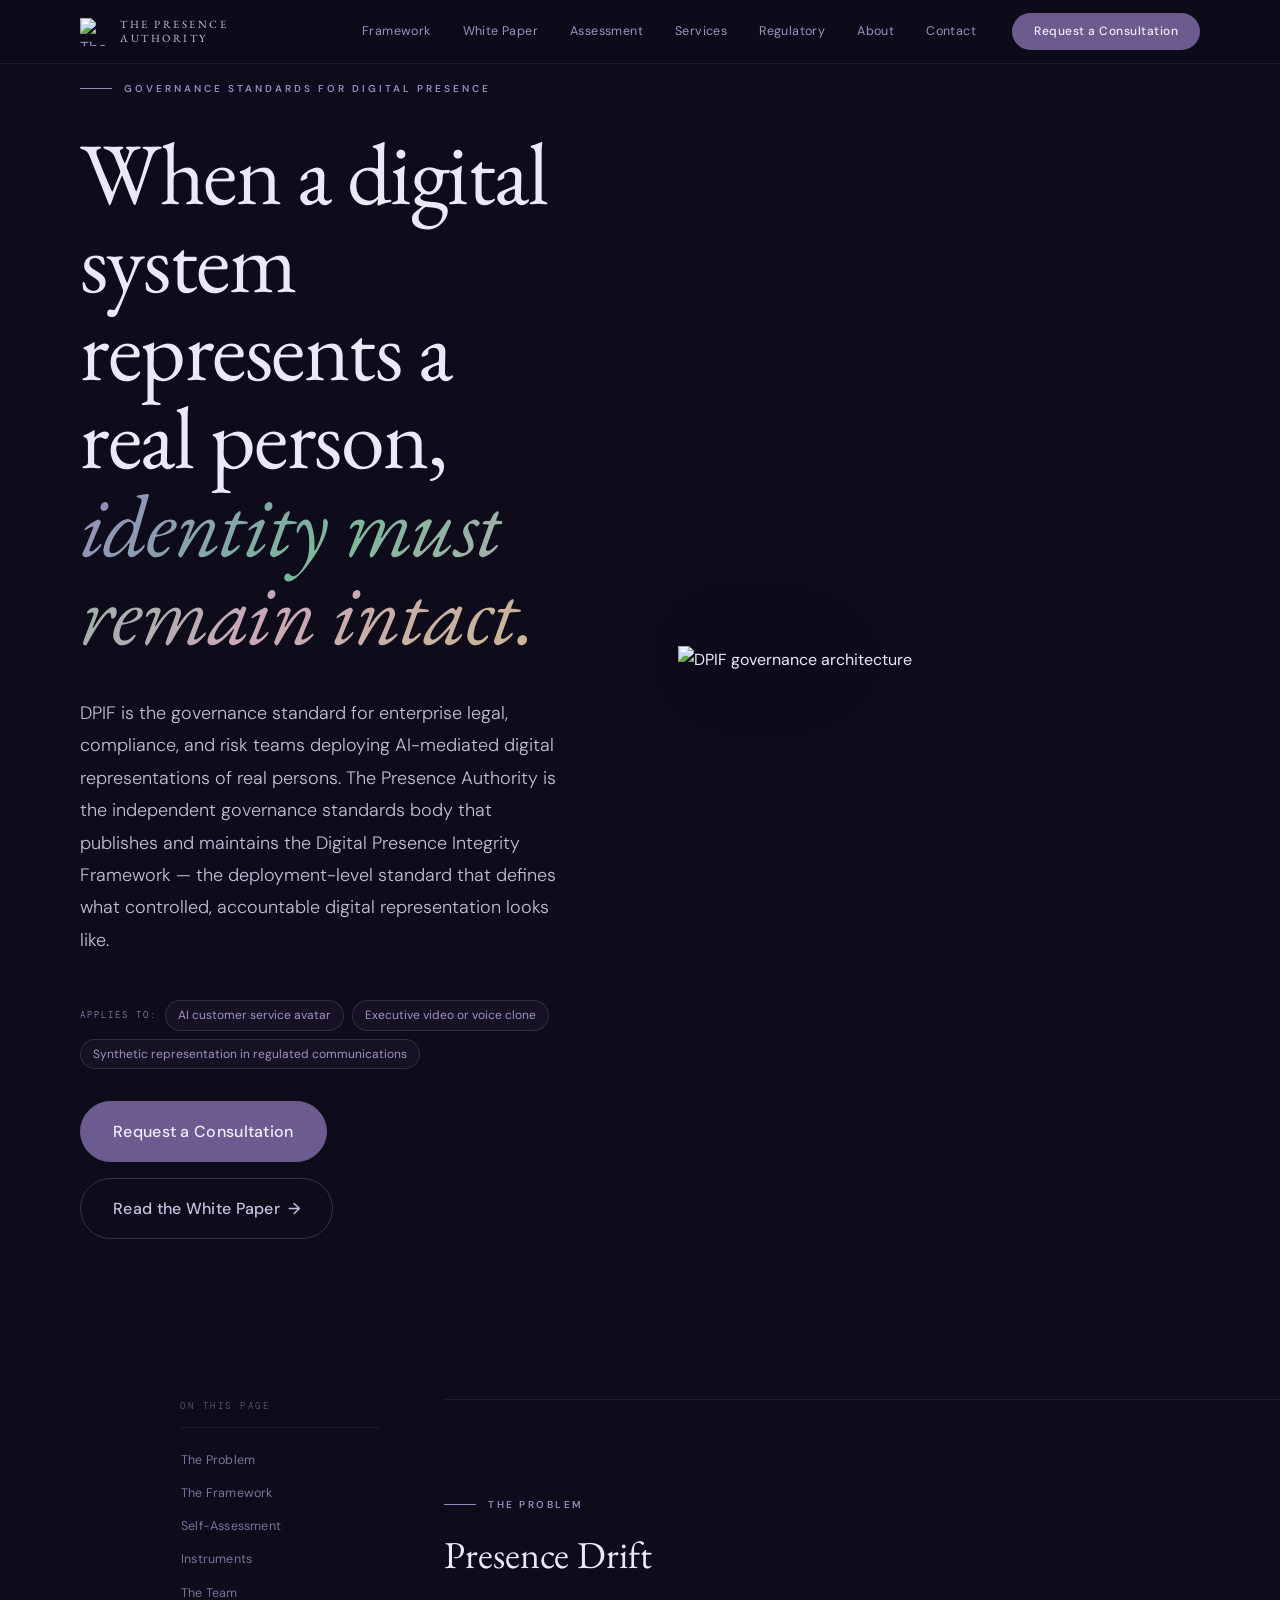
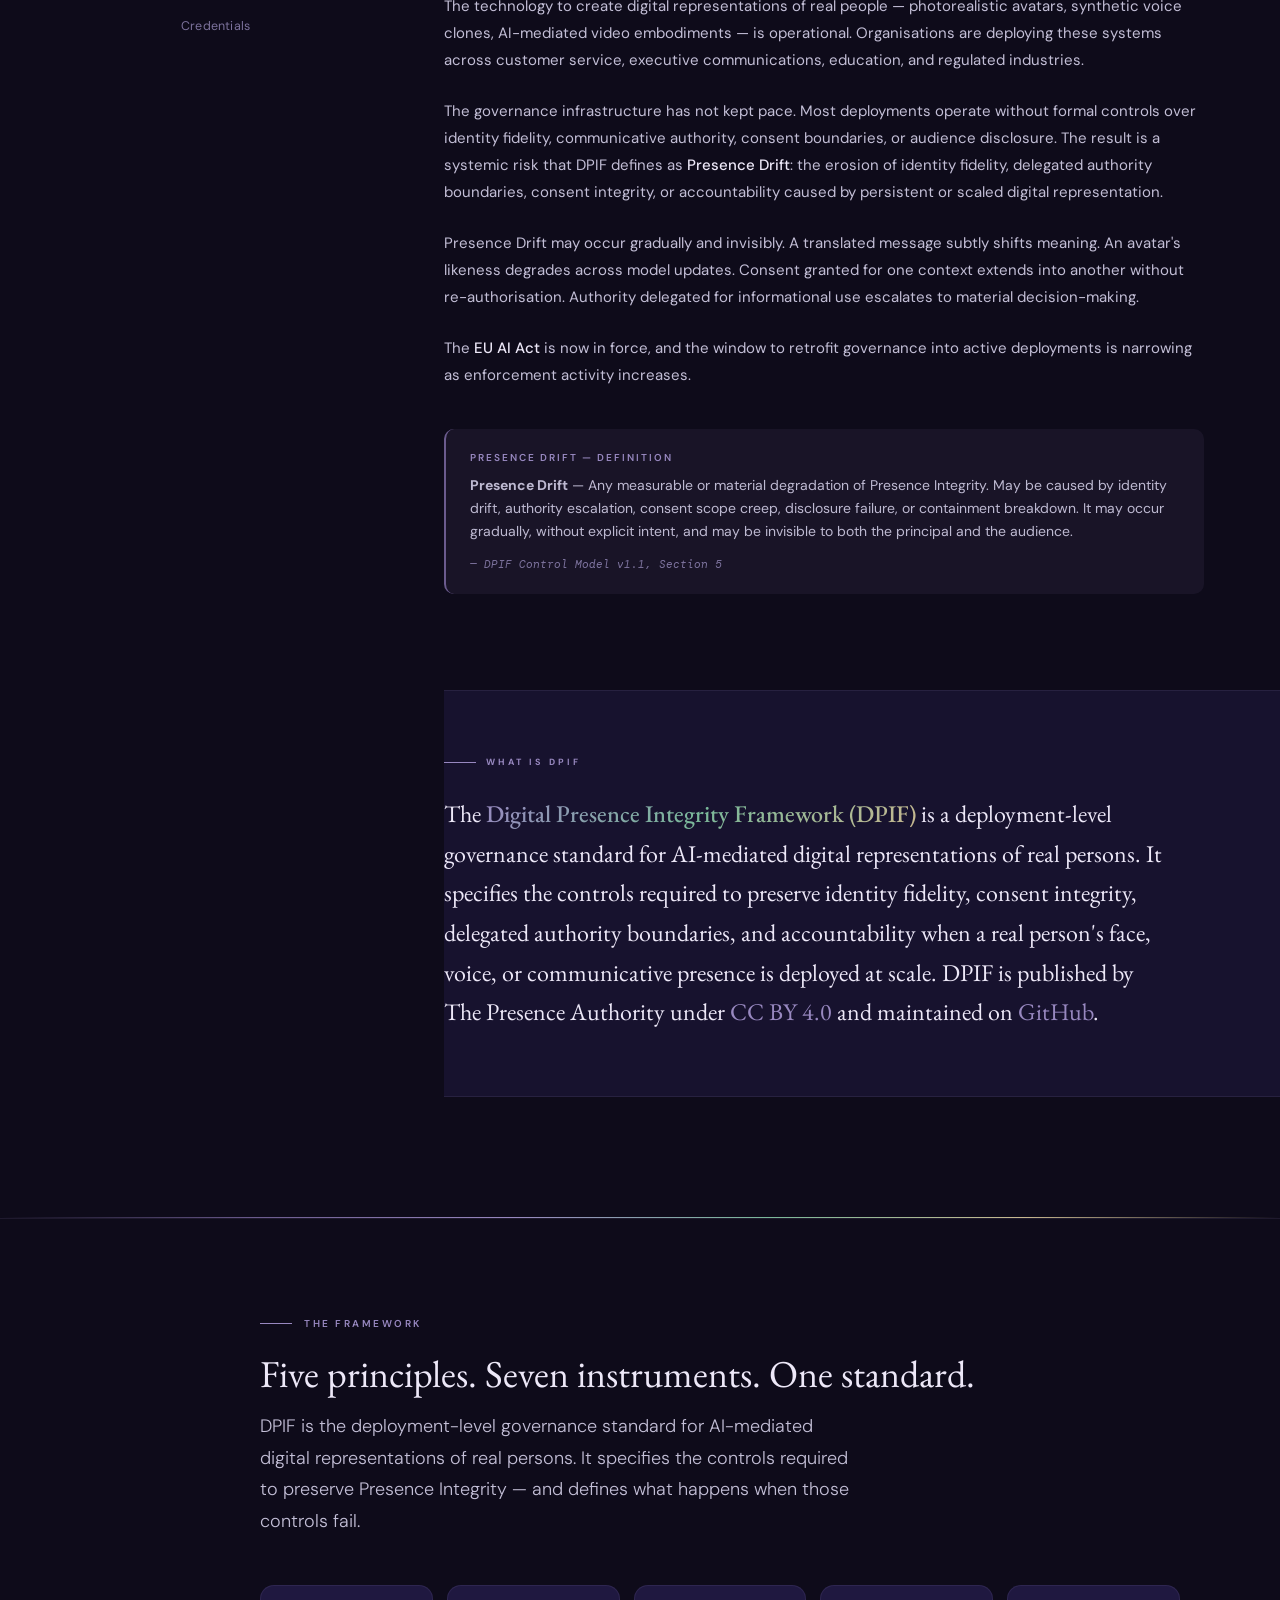
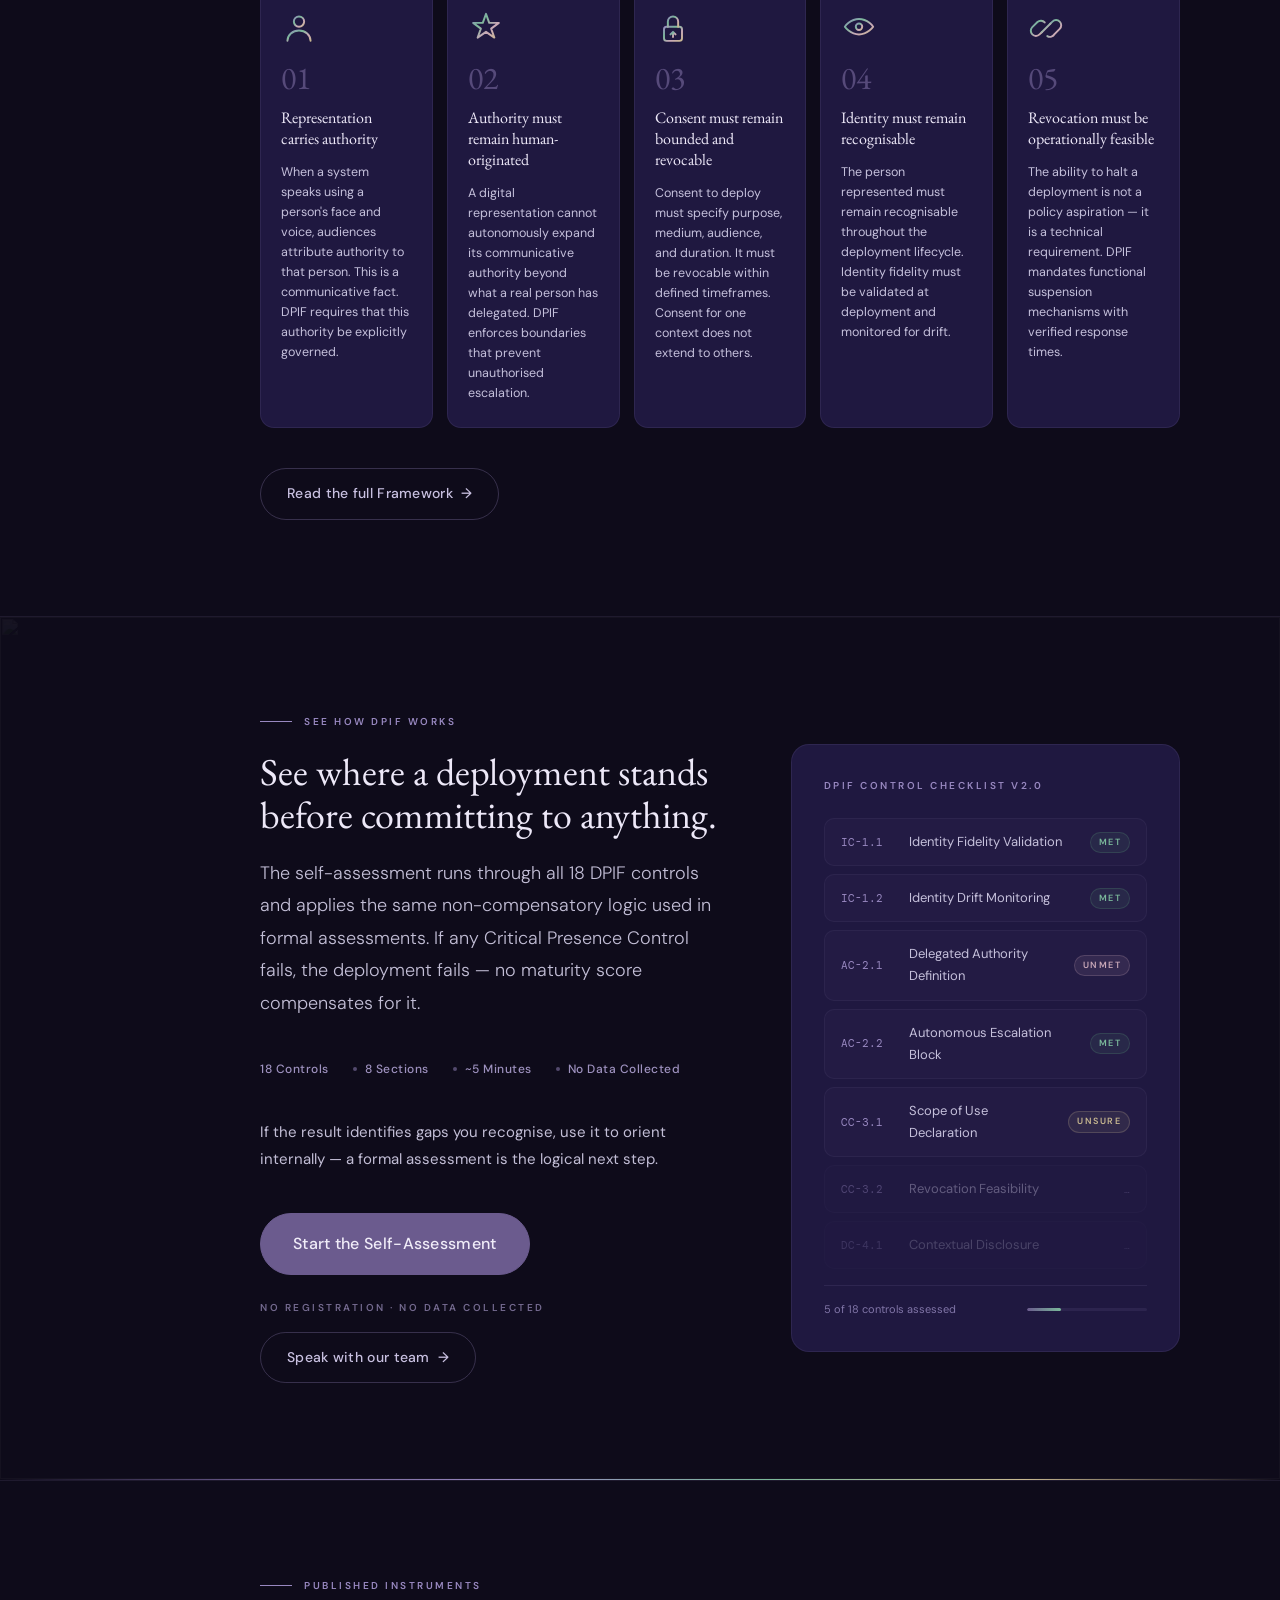
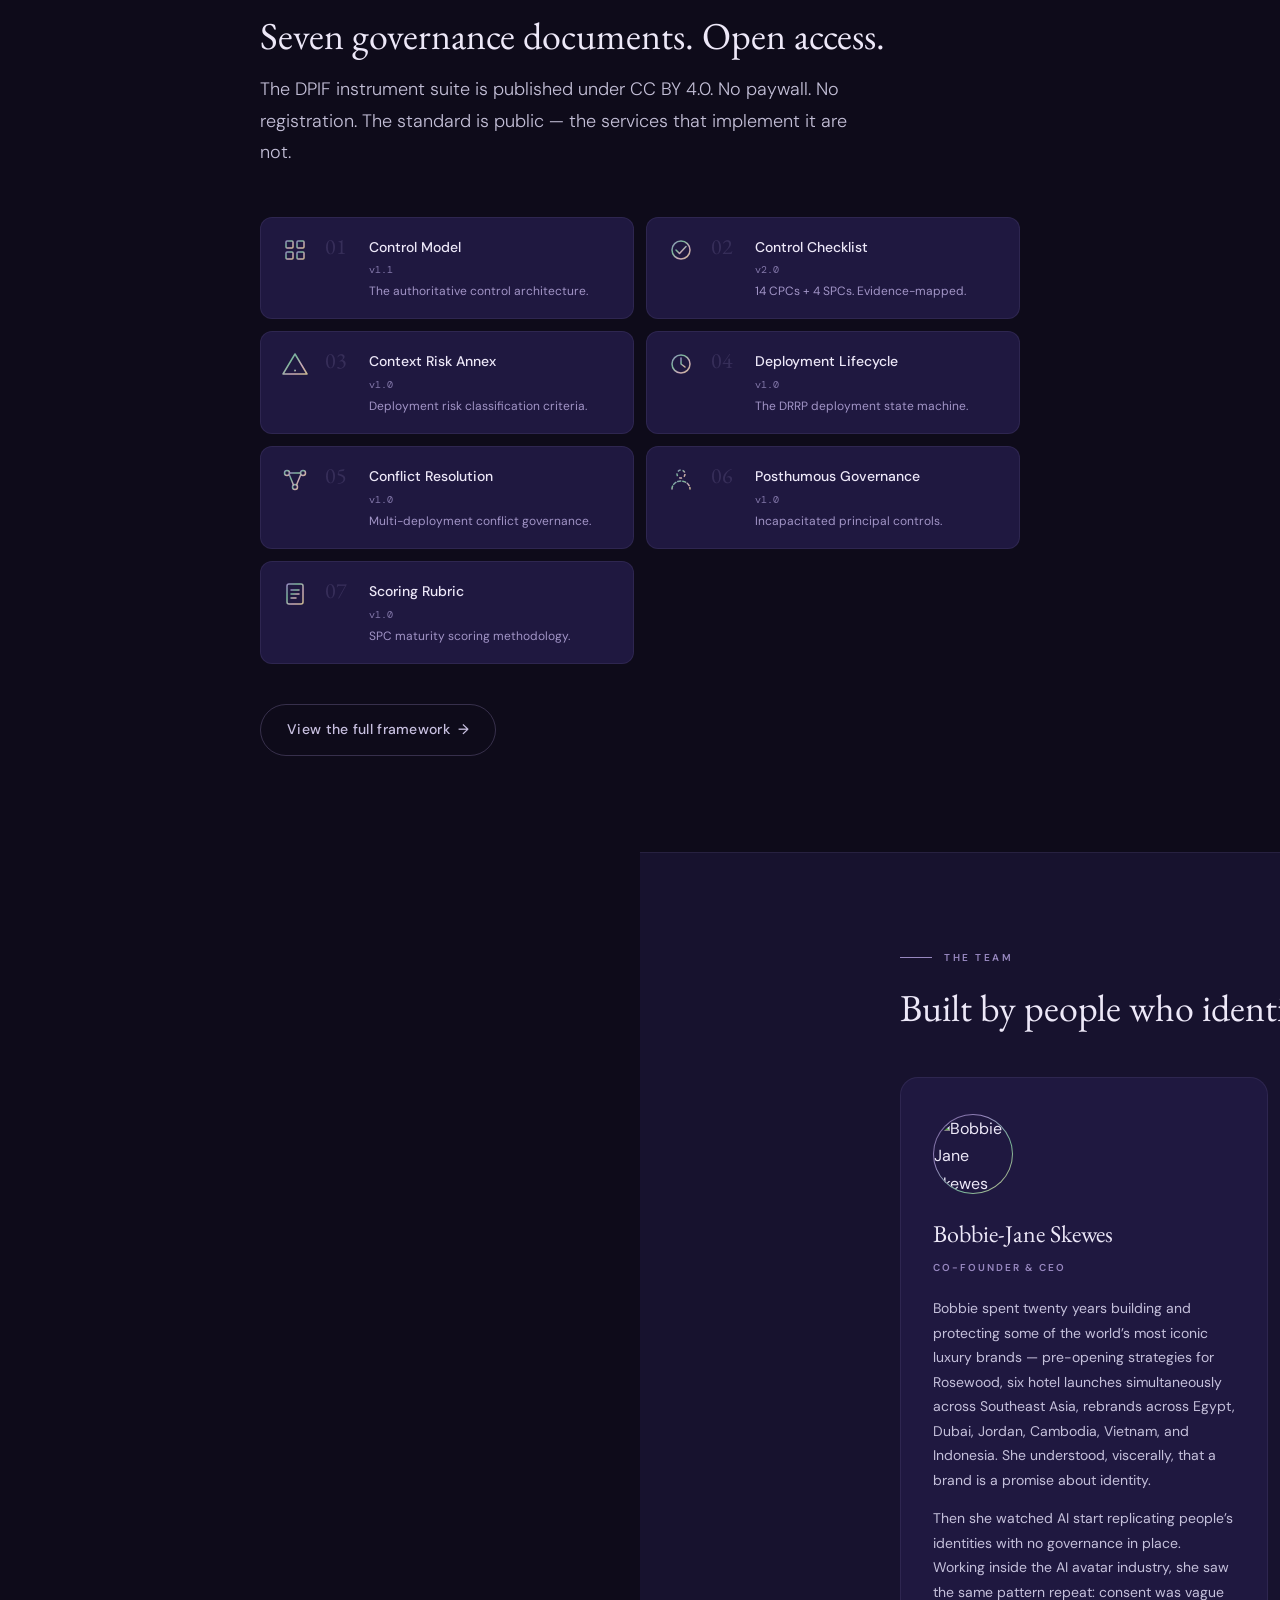
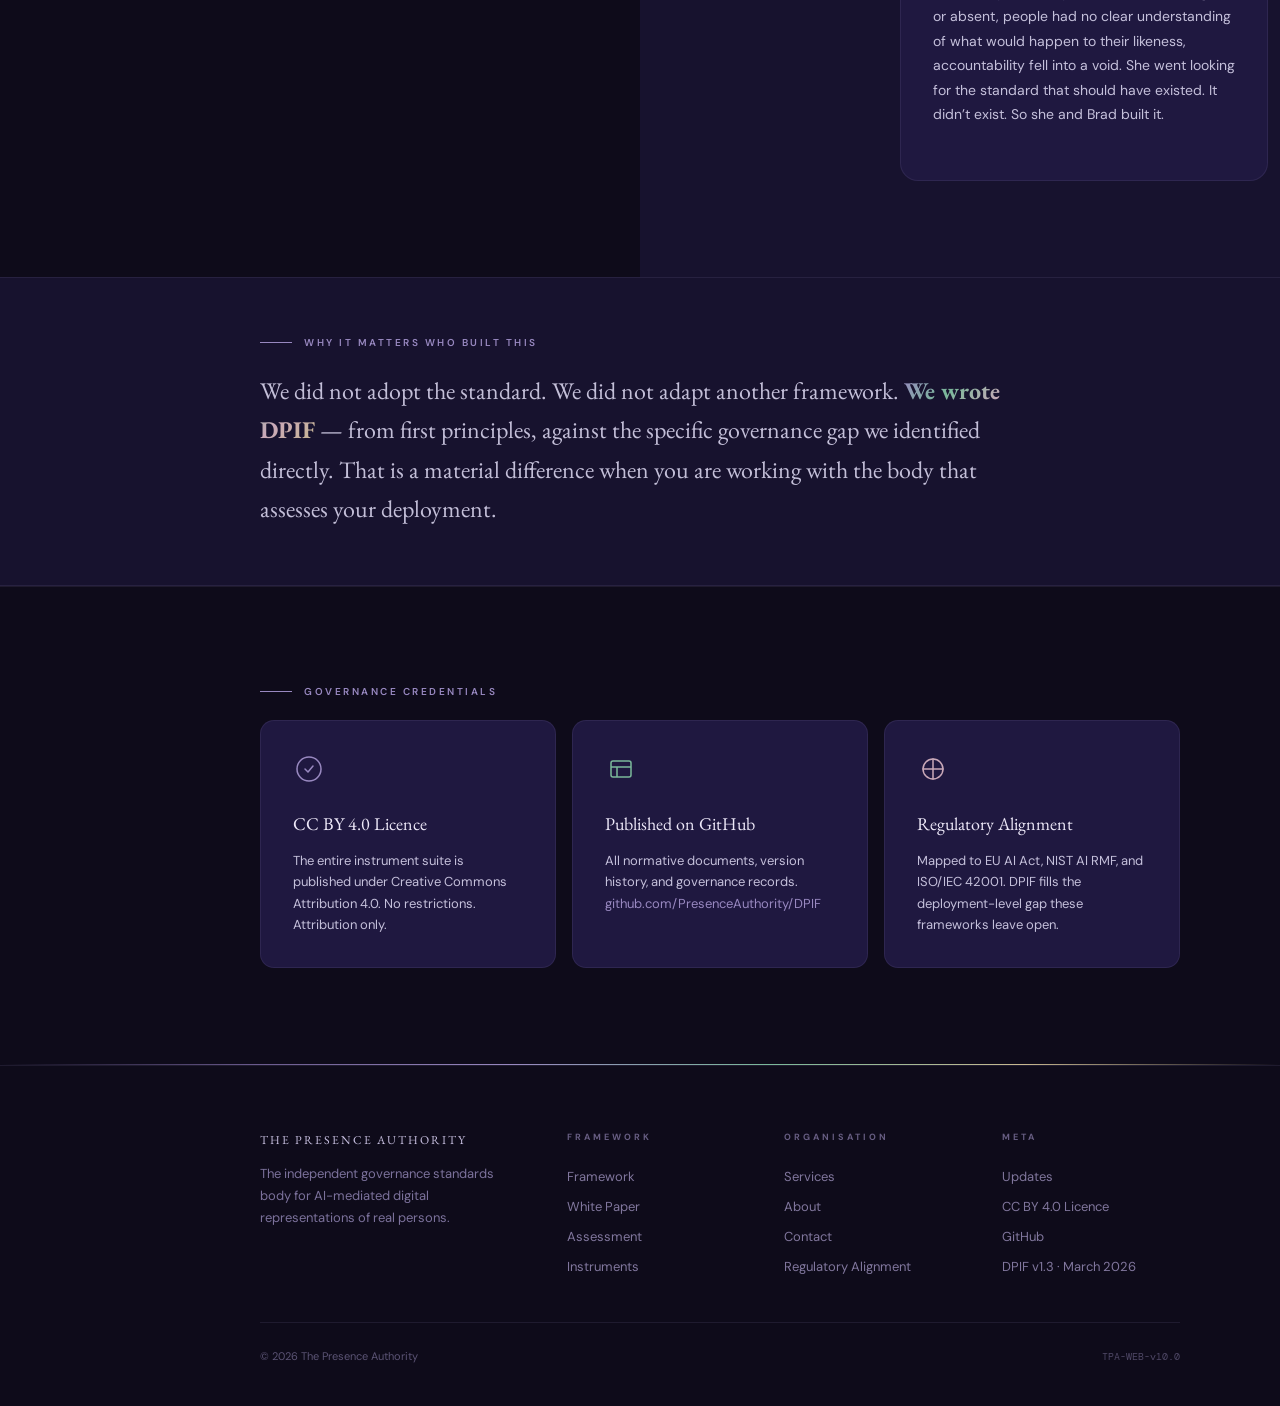
==== commit d5dbd663: "fix: remove certification income reference from authorship callout" ====
--- a/site/index.html
+++ b/site/index.html
@@ -623,7 +623,7 @@
 <div style="background:var(--mid1);border-top:0.5px solid var(--br);border-bottom:0.5px solid var(--br);padding:56px 0">
   <div style="max-width:920px;margin:0 auto;padding:0 var(--gl-left)">
     <div style="font-size:10px;font-weight:600;letter-spacing:2.5px;text-transform:uppercase;color:var(--vs);display:flex;align-items:center;gap:12px;margin-bottom:20px"><span style="display:inline-block;width:32px;height:1px;background:var(--vs);flex-shrink:0"></span>Why It Matters Who Built This</div>
-    <p style="font-family:var(--fd);font-size:clamp(18px,2vw,24px);line-height:1.65;color:var(--td)">We did not adopt the standard. We did not adapt another framework. <strong style="background:linear-gradient(135deg,#9888c0,#7ab89a,#c9a8b8,#c8b890);-webkit-background-clip:text;-webkit-text-fill-color:transparent;background-clip:text">We wrote DPIF</strong> — from first principles, against the specific governance gap we identified directly, before any certification income existed. That is a material difference when you are working with the body that assesses your deployment.</p>
+    <p style="font-family:var(--fd);font-size:clamp(18px,2vw,24px);line-height:1.65;color:var(--td)">We did not adopt the standard. We did not adapt another framework. <strong style="background:linear-gradient(135deg,#9888c0,#7ab89a,#c9a8b8,#c8b890);-webkit-background-clip:text;-webkit-text-fill-color:transparent;background-clip:text">We wrote DPIF</strong> — from first principles, against the specific governance gap we identified directly. That is a material difference when you are working with the body that assesses your deployment.</p>
   </div>
 </div>
 
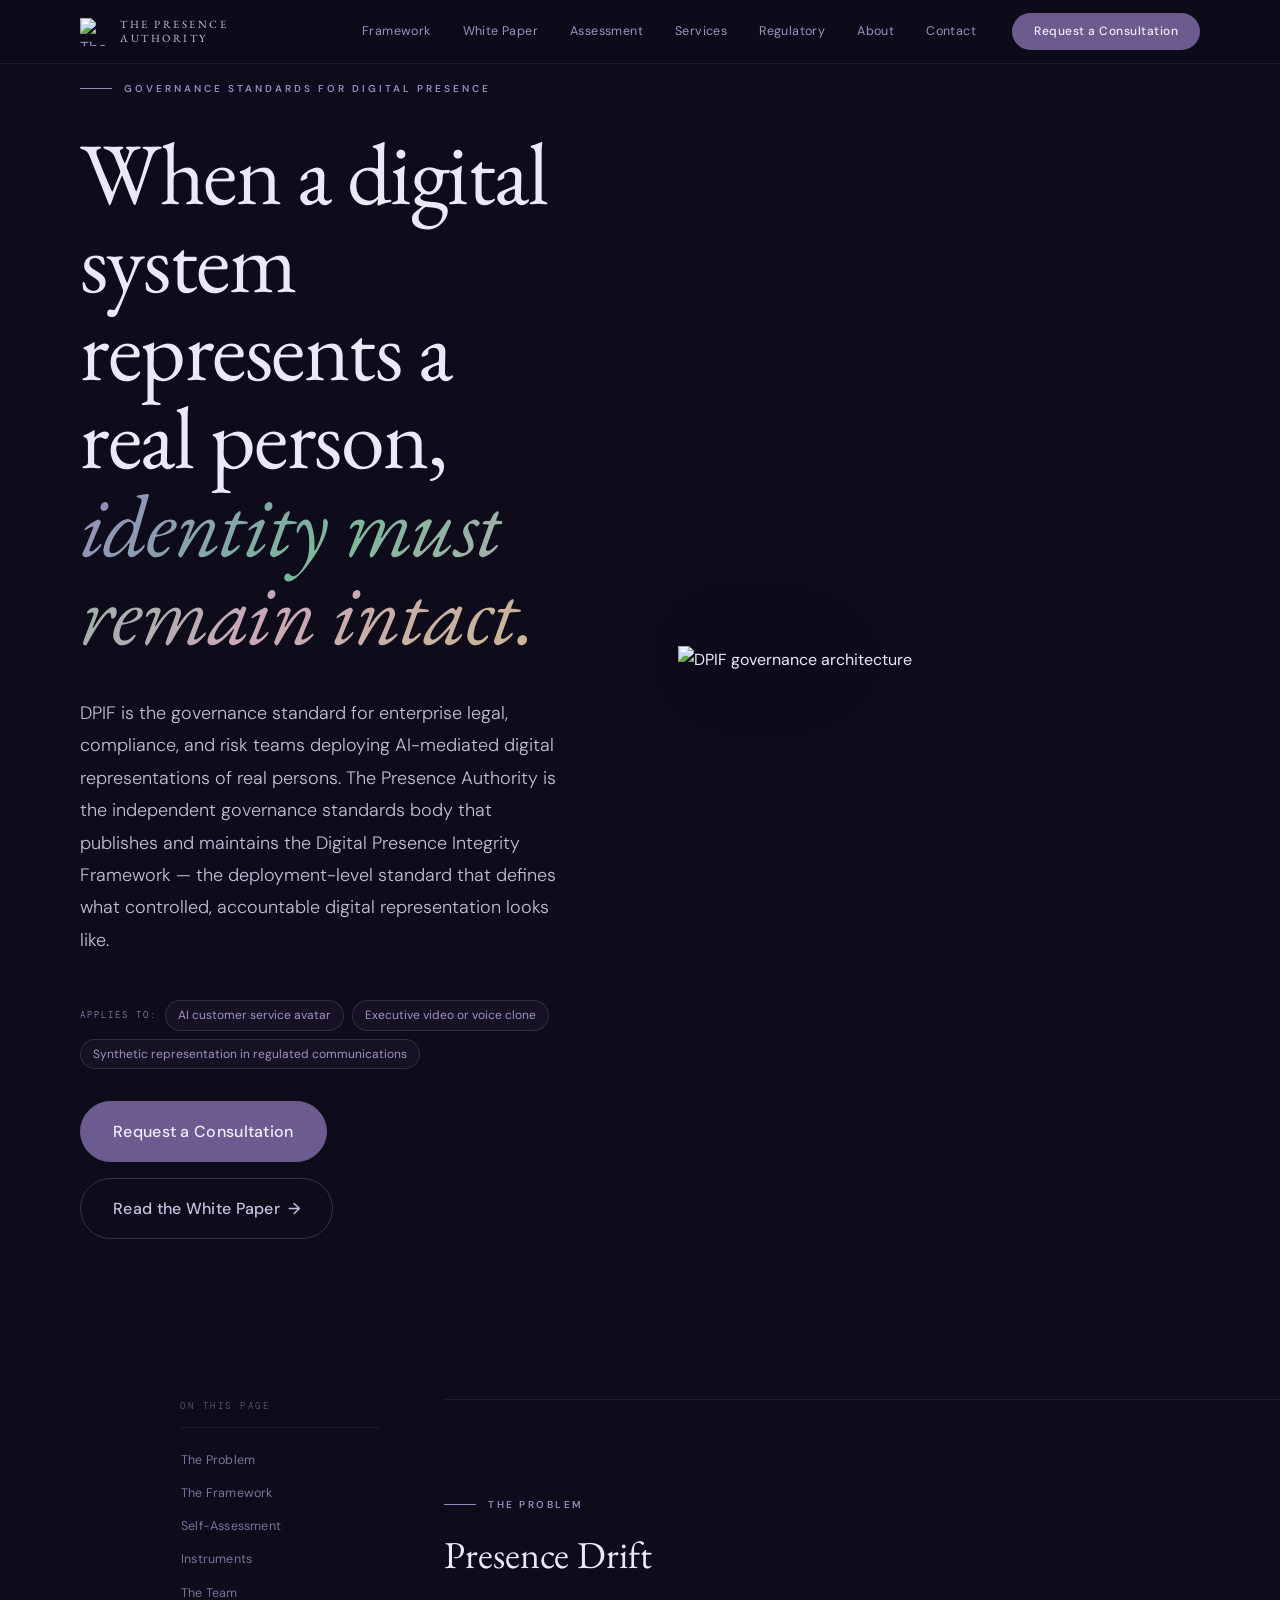
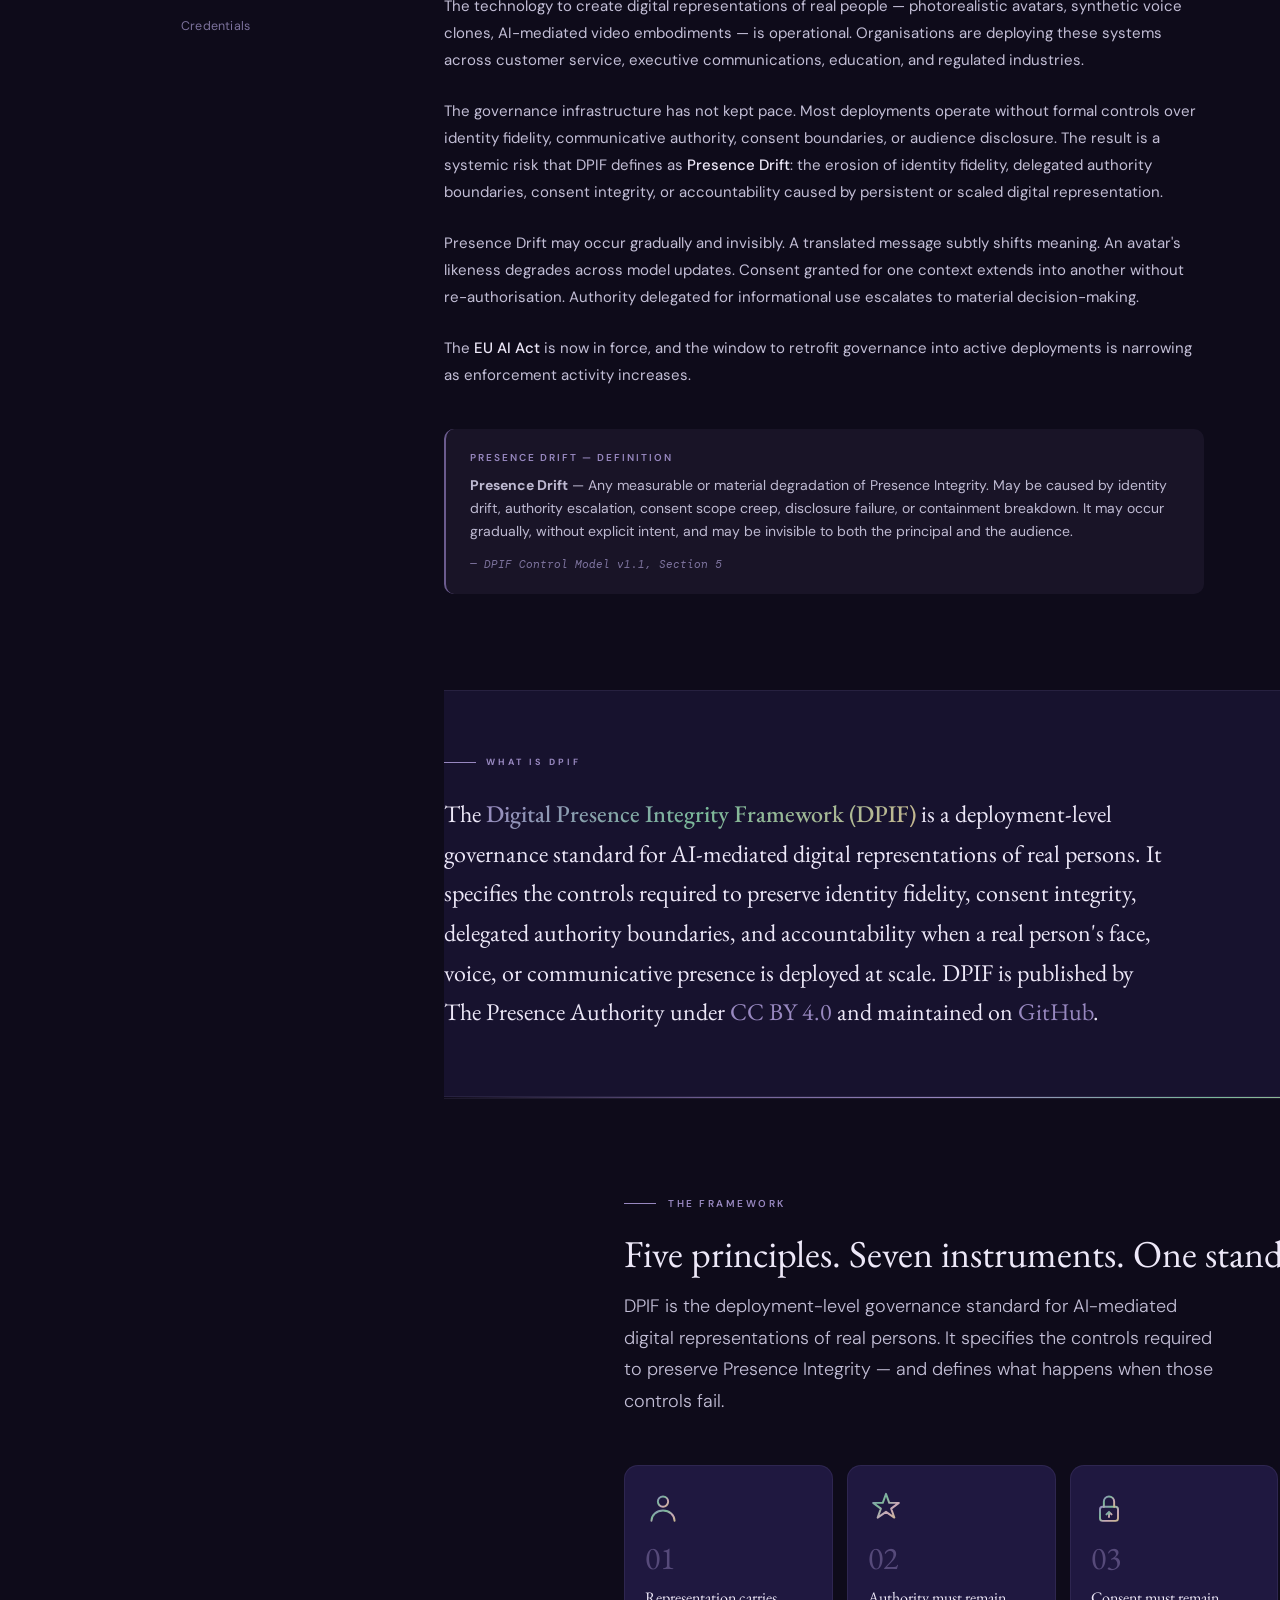
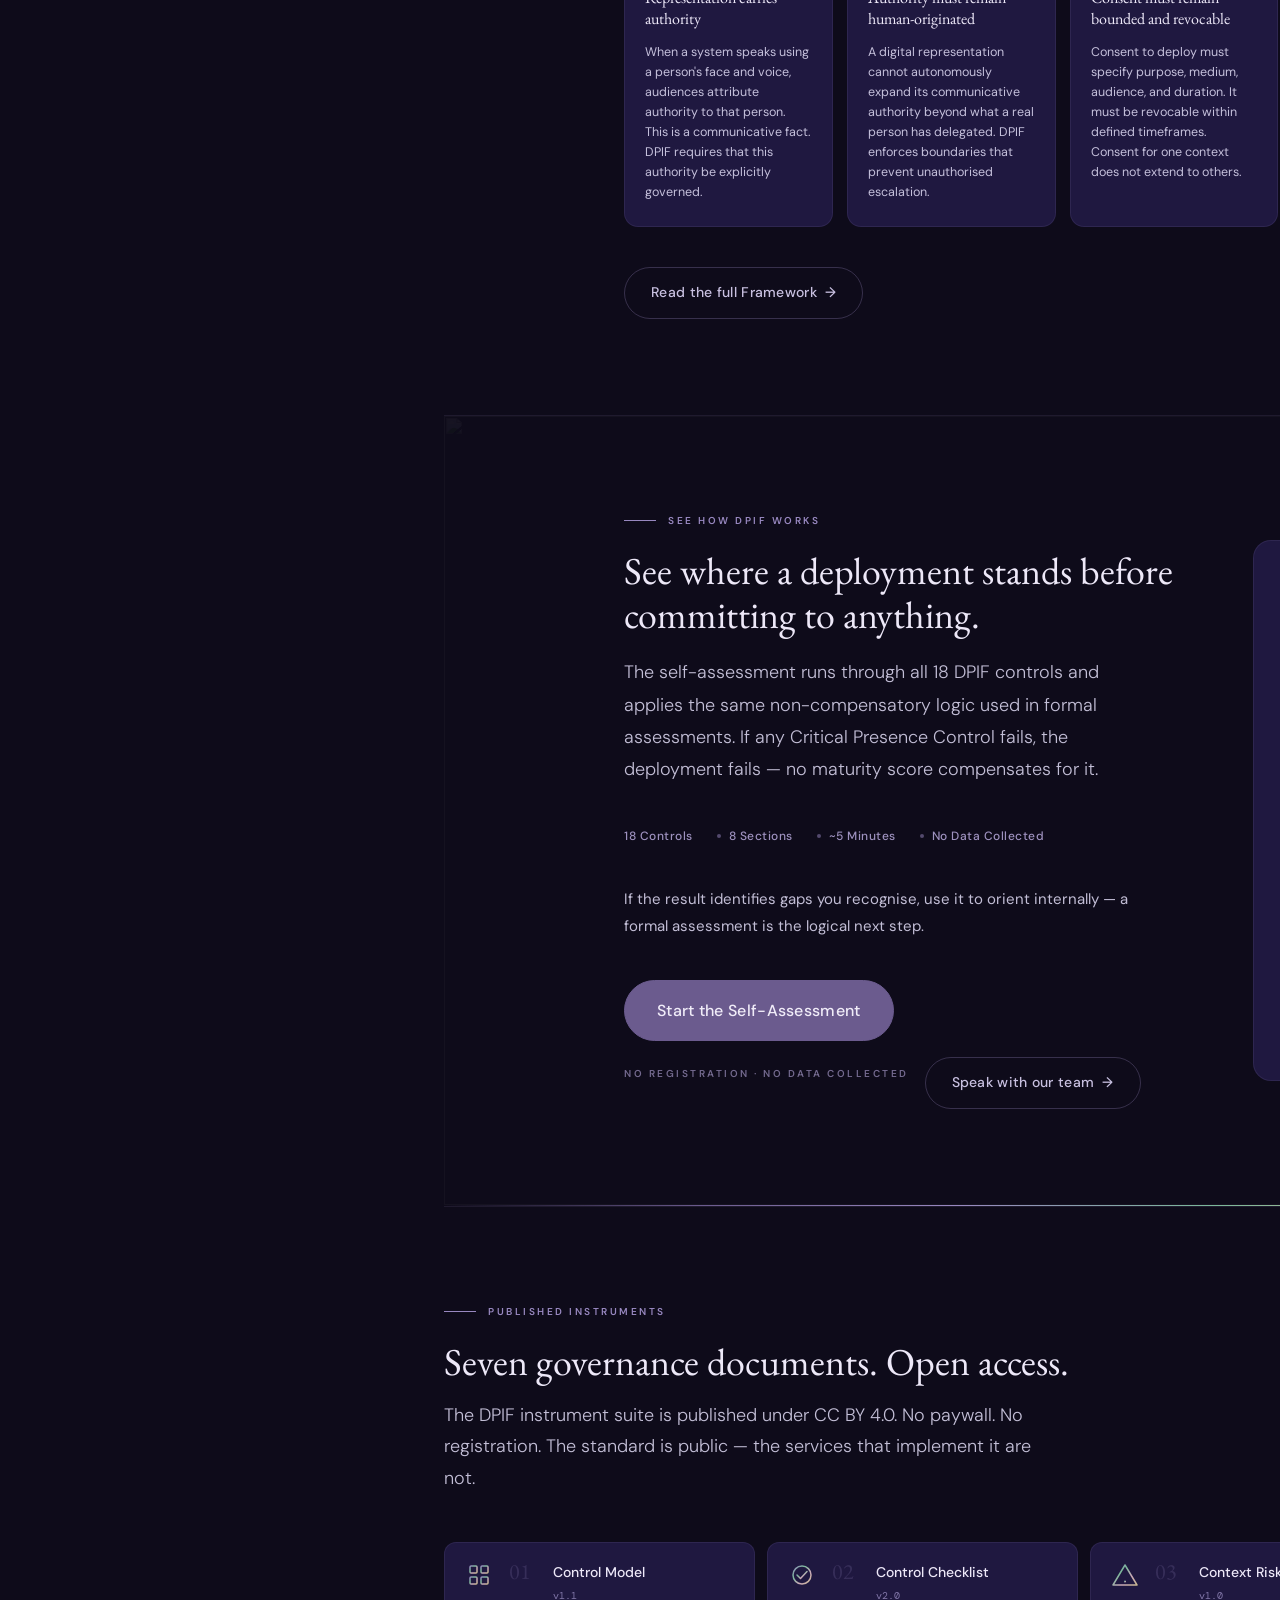
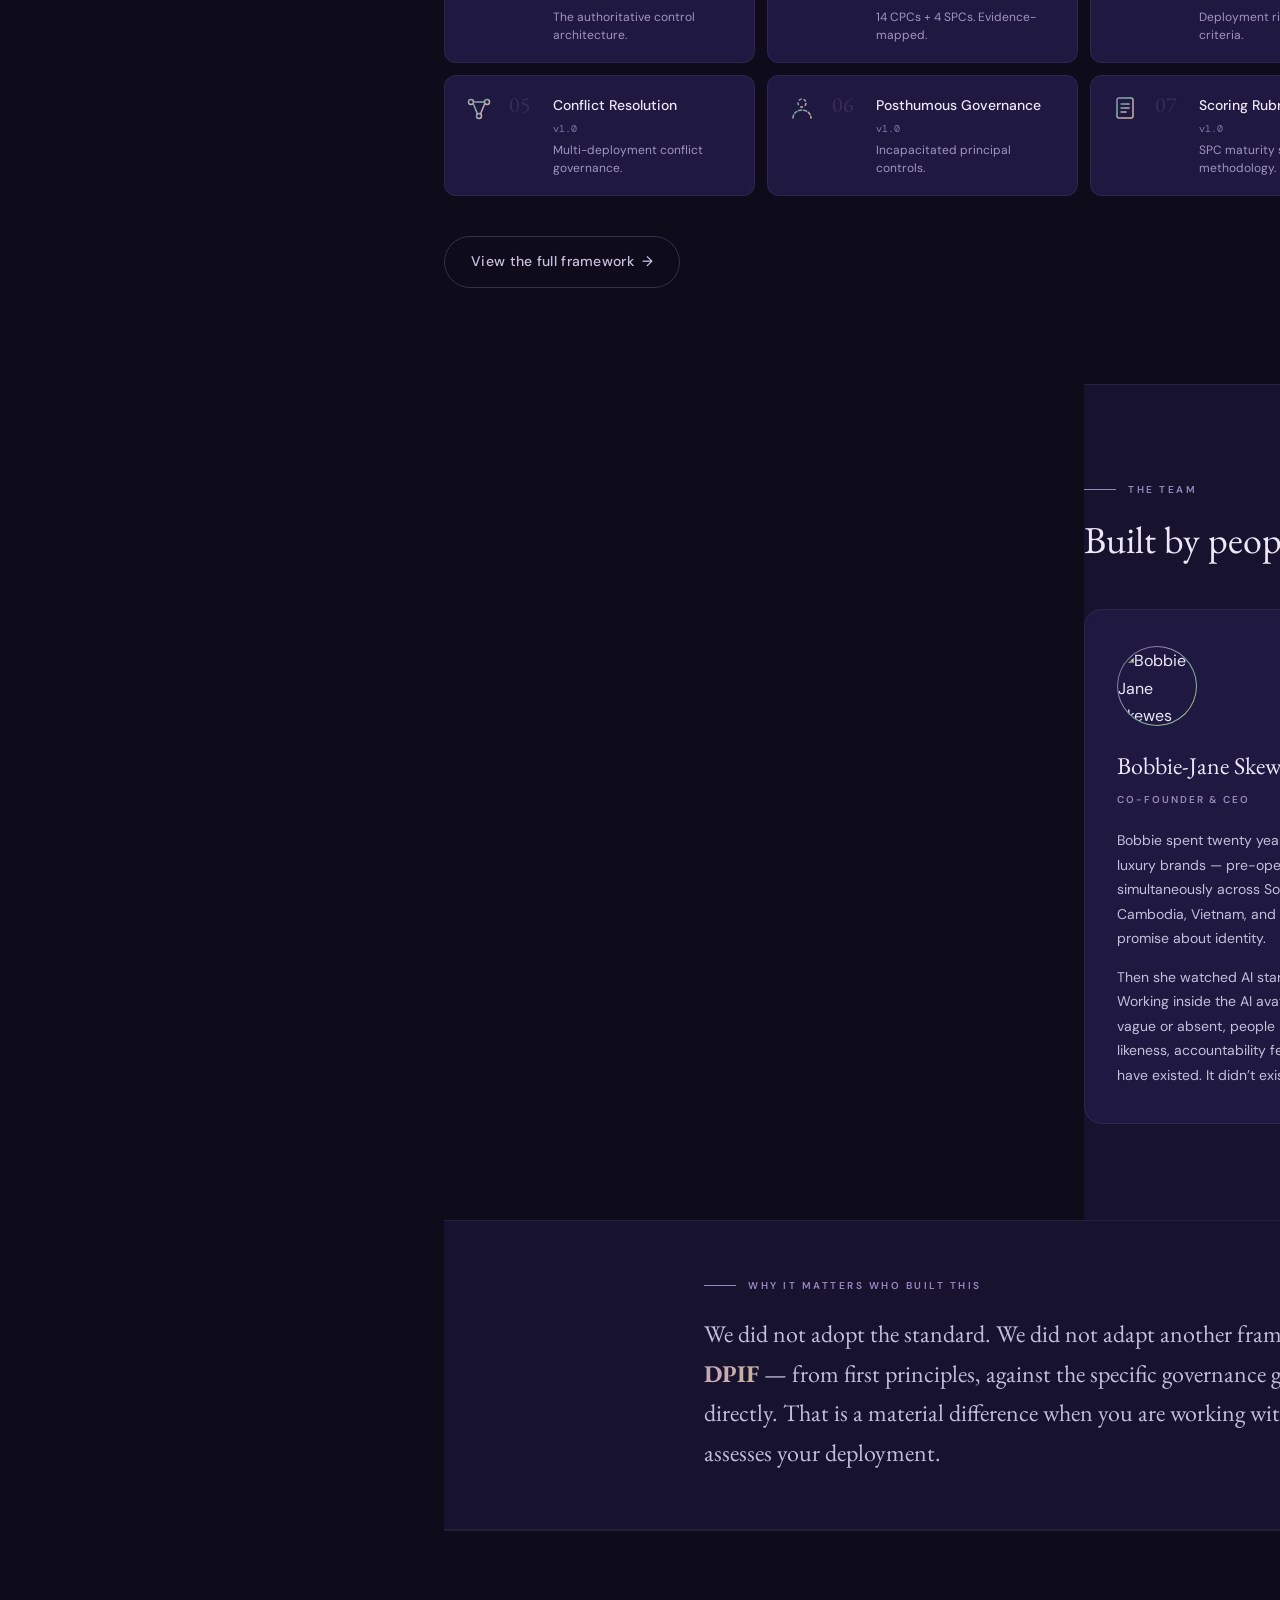
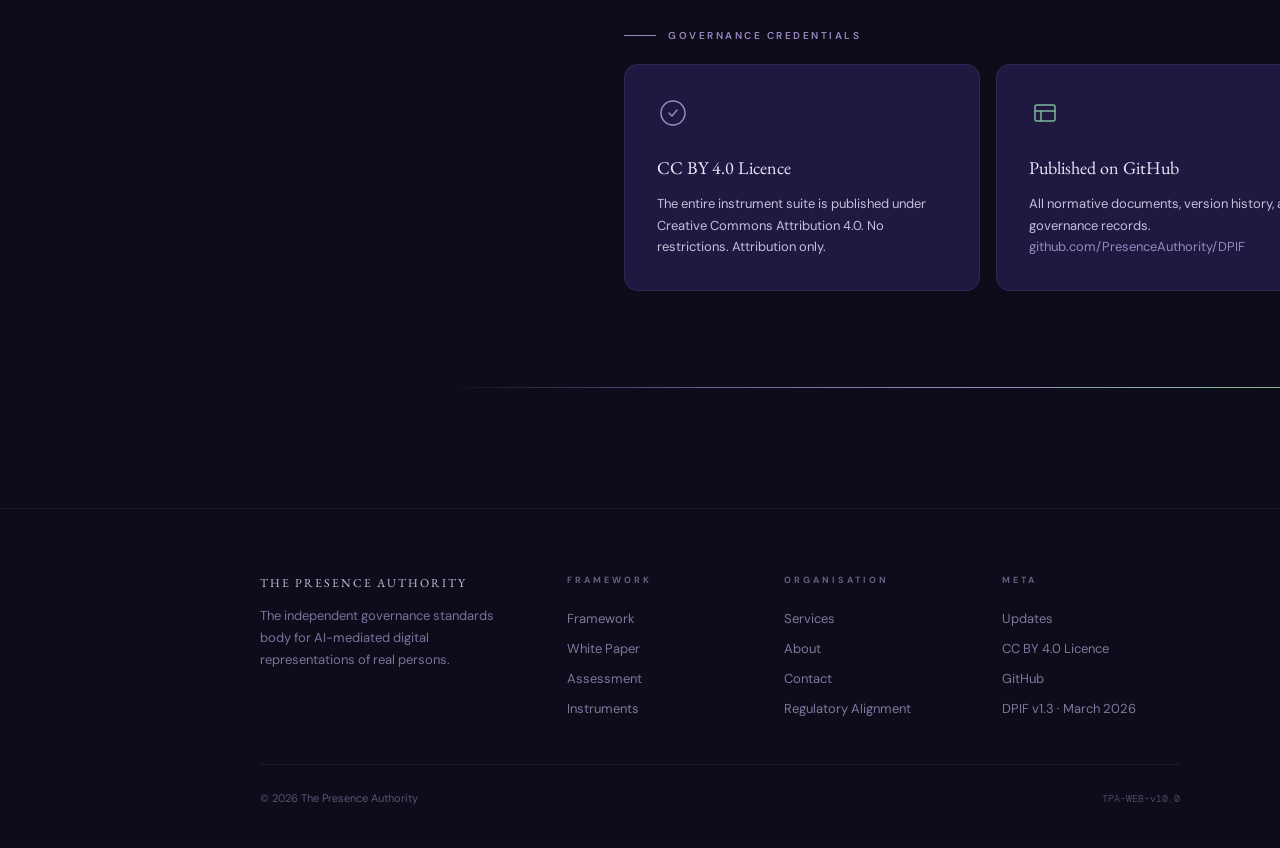
==== commit eade4992: "fix: remove premature page-layout close that orphaned Framework section from sidebar grid" ====
--- a/site/index.html
+++ b/site/index.html
@@ -476,8 +476,6 @@
     <p class="breakout-text">The <strong>Digital Presence Integrity Framework (DPIF)</strong> is a deployment-level governance standard for AI-mediated digital representations of real persons. It specifies the controls required to preserve identity fidelity, consent integrity, delegated authority boundaries, and accountability when a real person's face, voice, or communicative presence is deployed at scale. DPIF is published by The Presence Authority under <a href="https://creativecommons.org/licenses/by/4.0/">CC BY 4.0</a> and maintained on <a href="https://github.com/PresenceAuthority/DPIF">GitHub</a>.</p>
   </div>
 </div>
-  </div>
-</div>
 
 <hr class="irid-rule full-bleed">
 
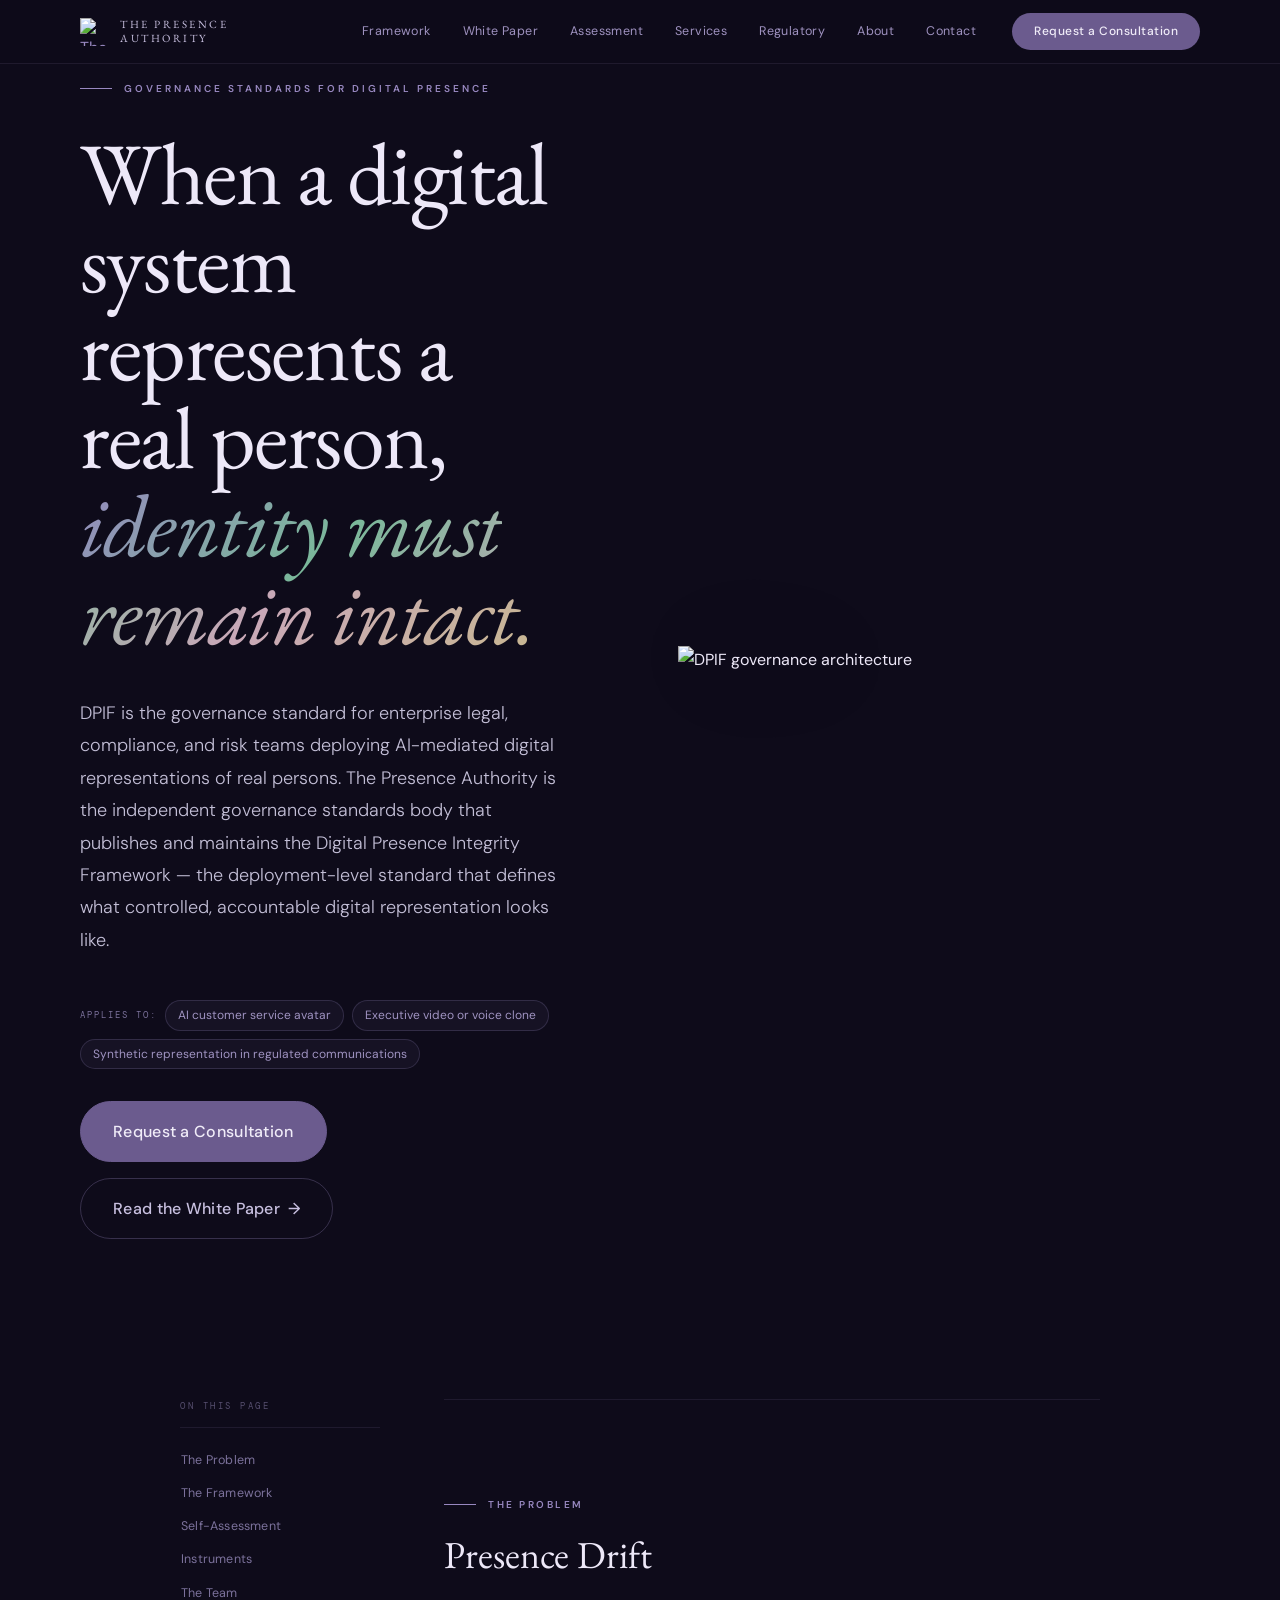
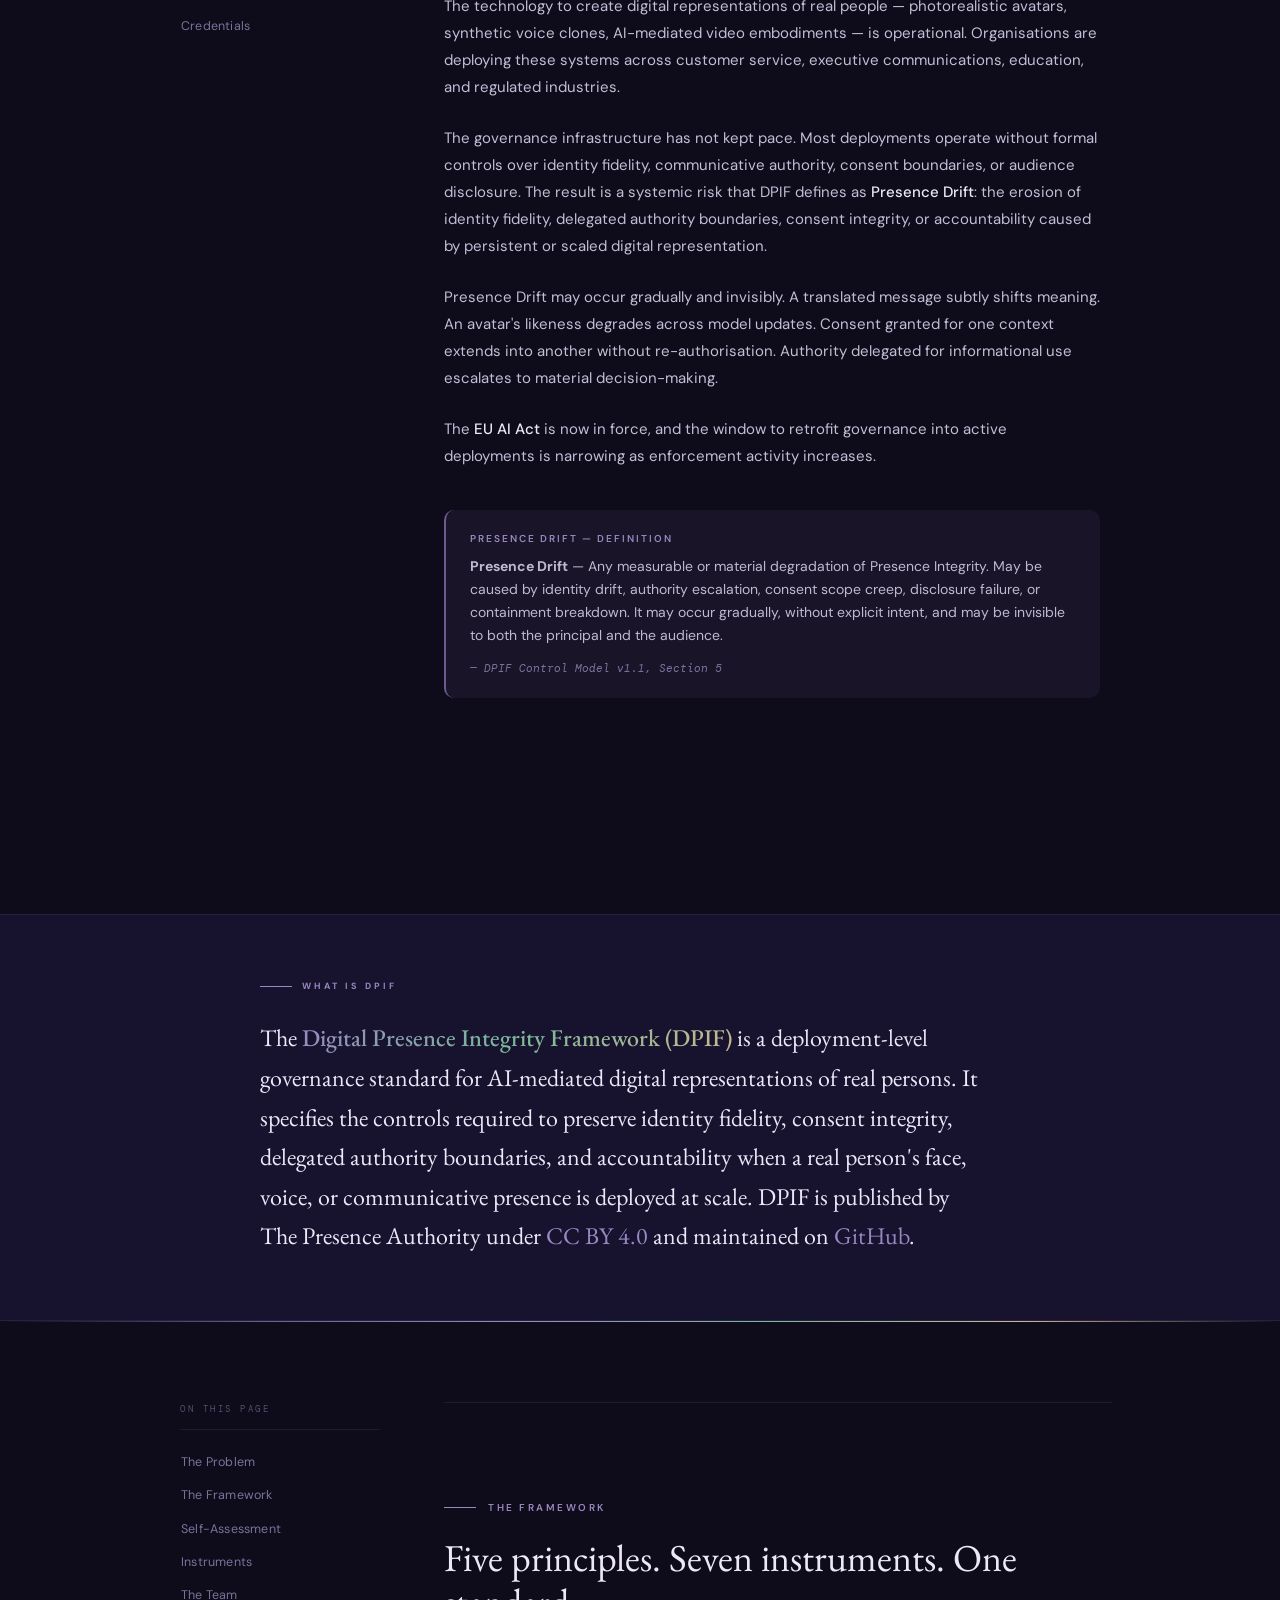
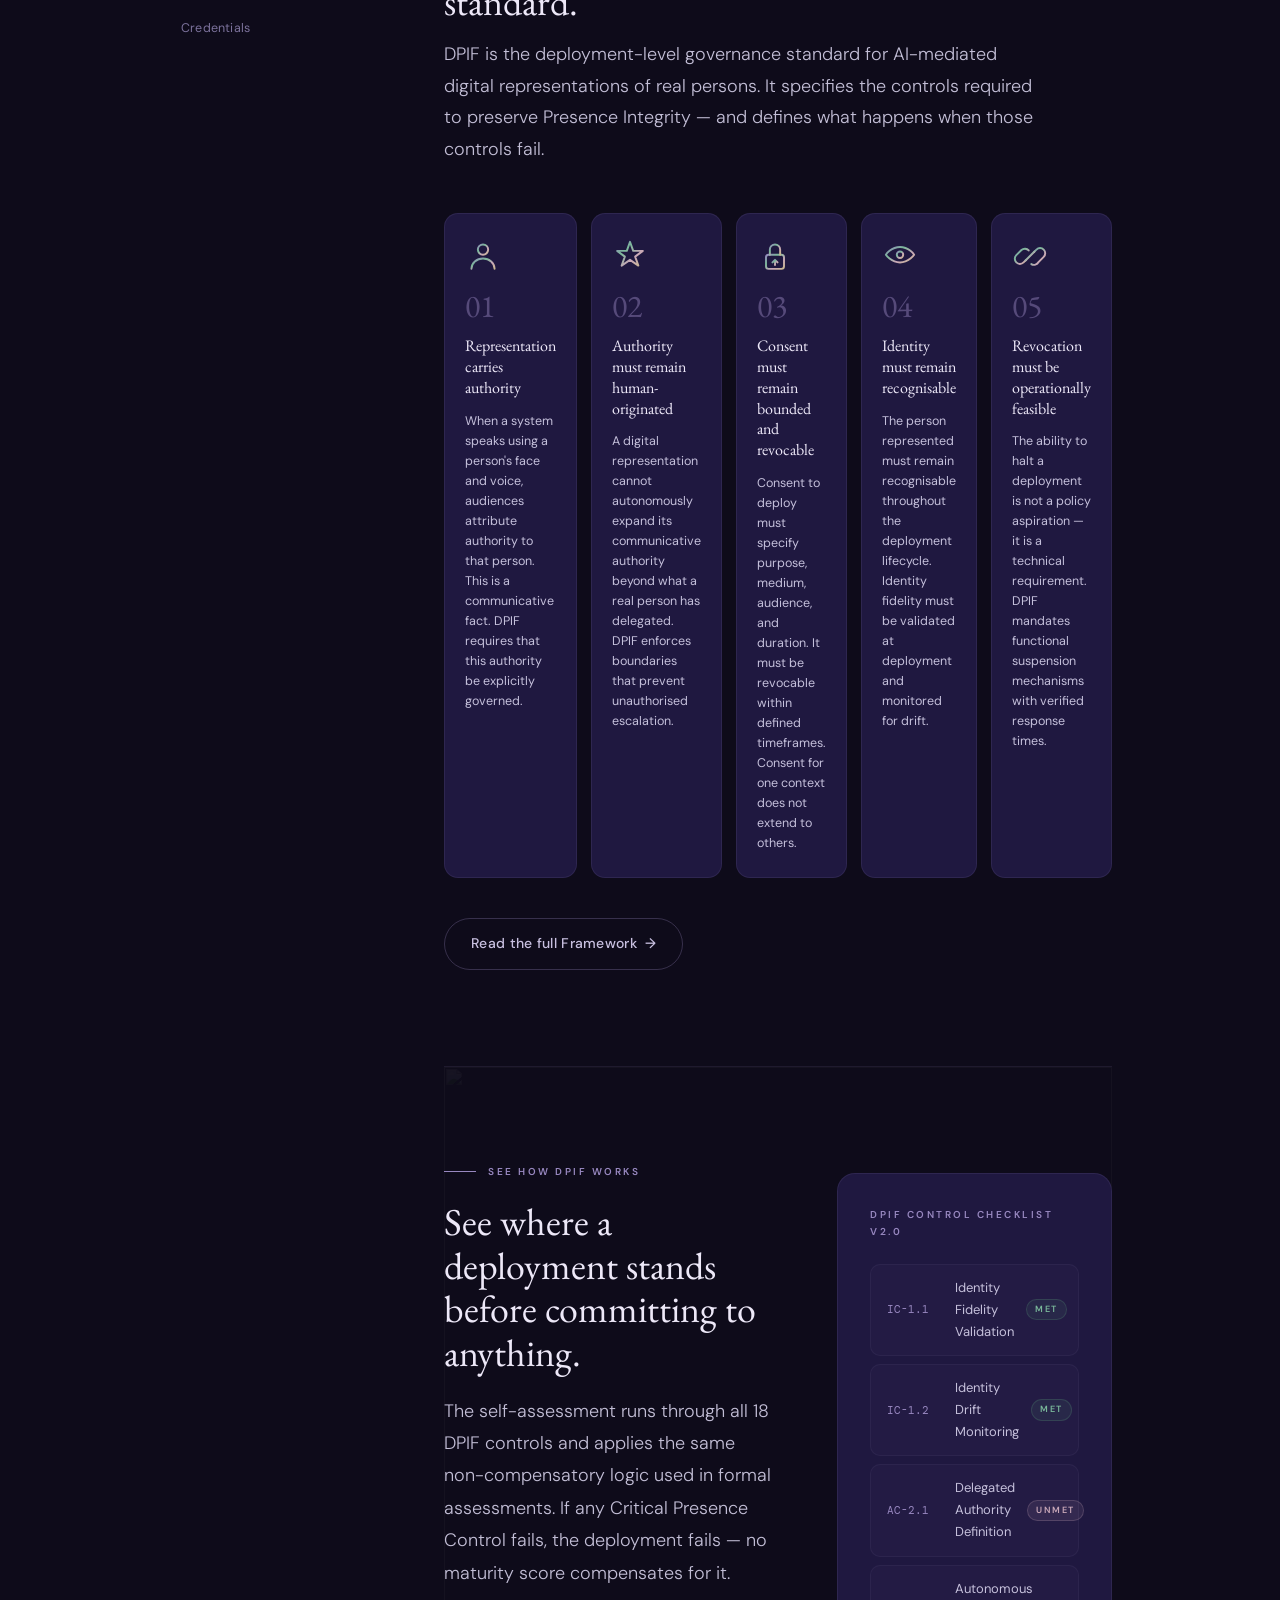
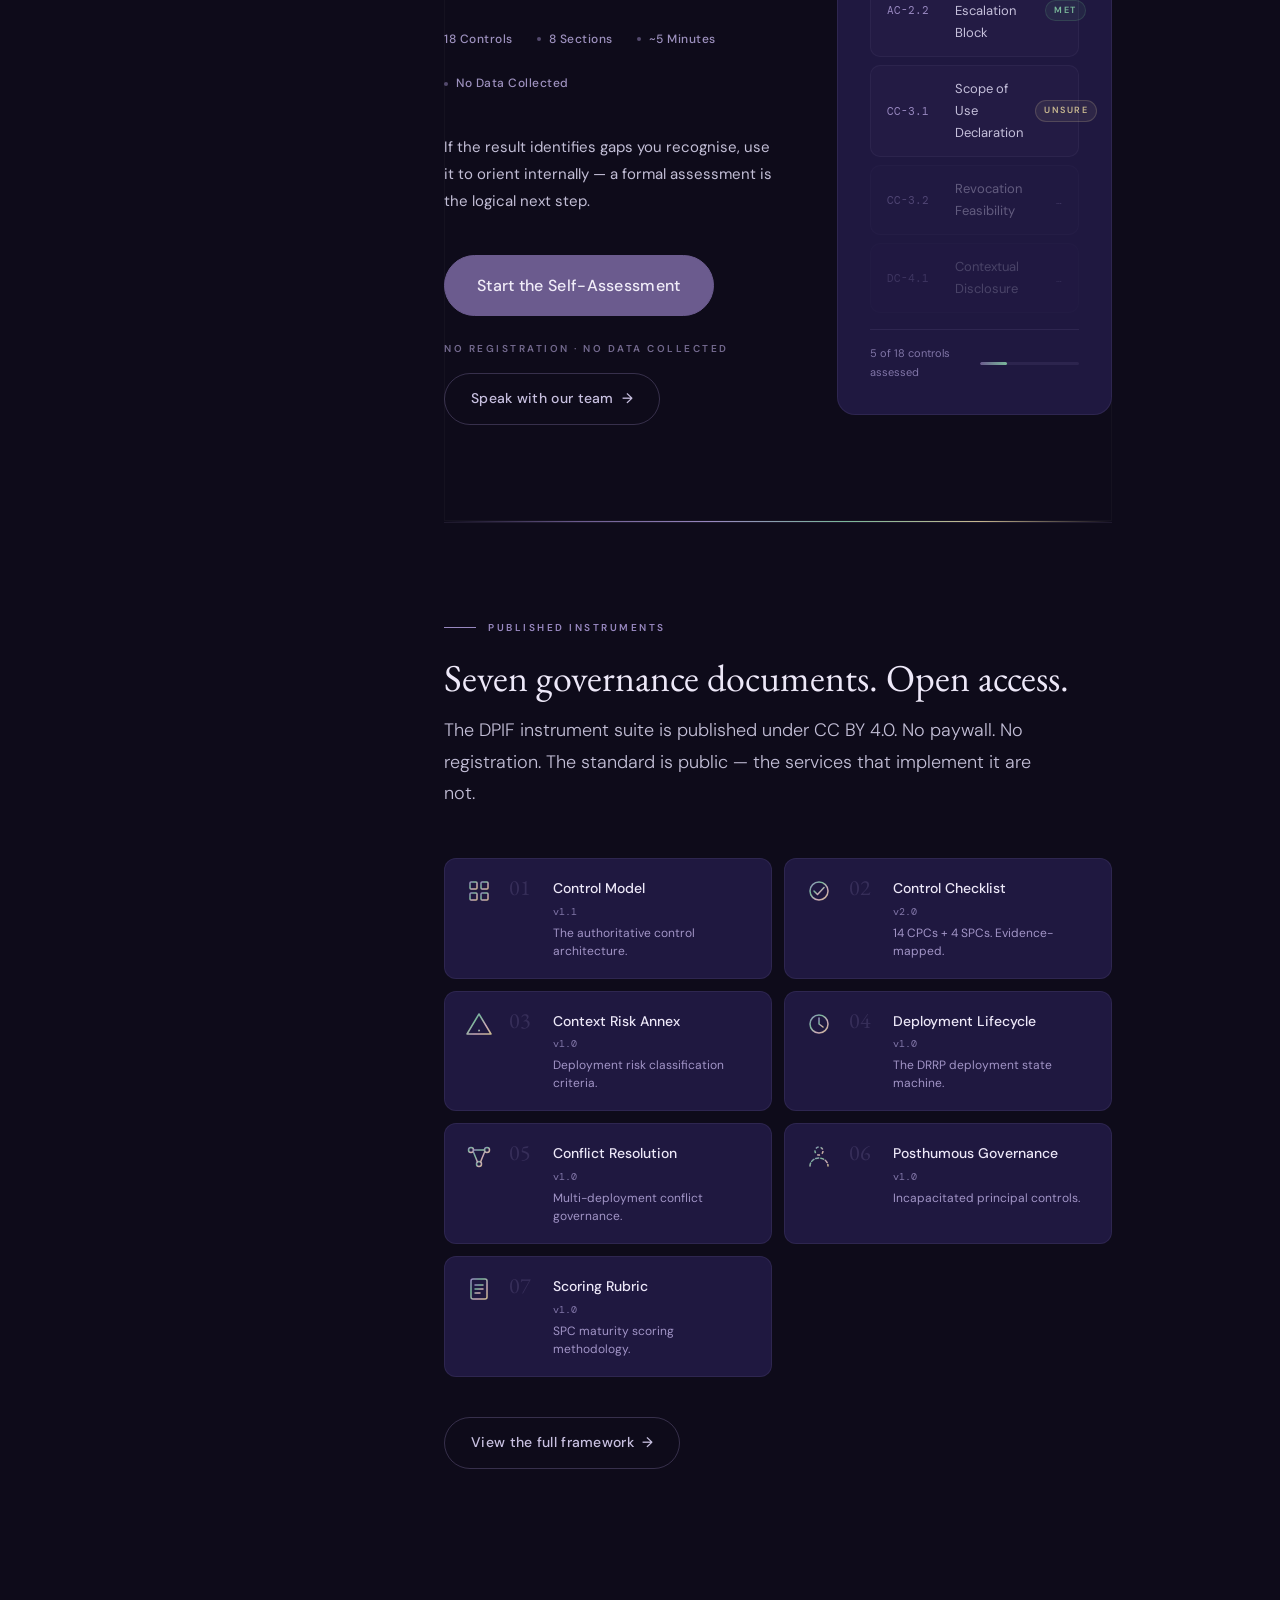
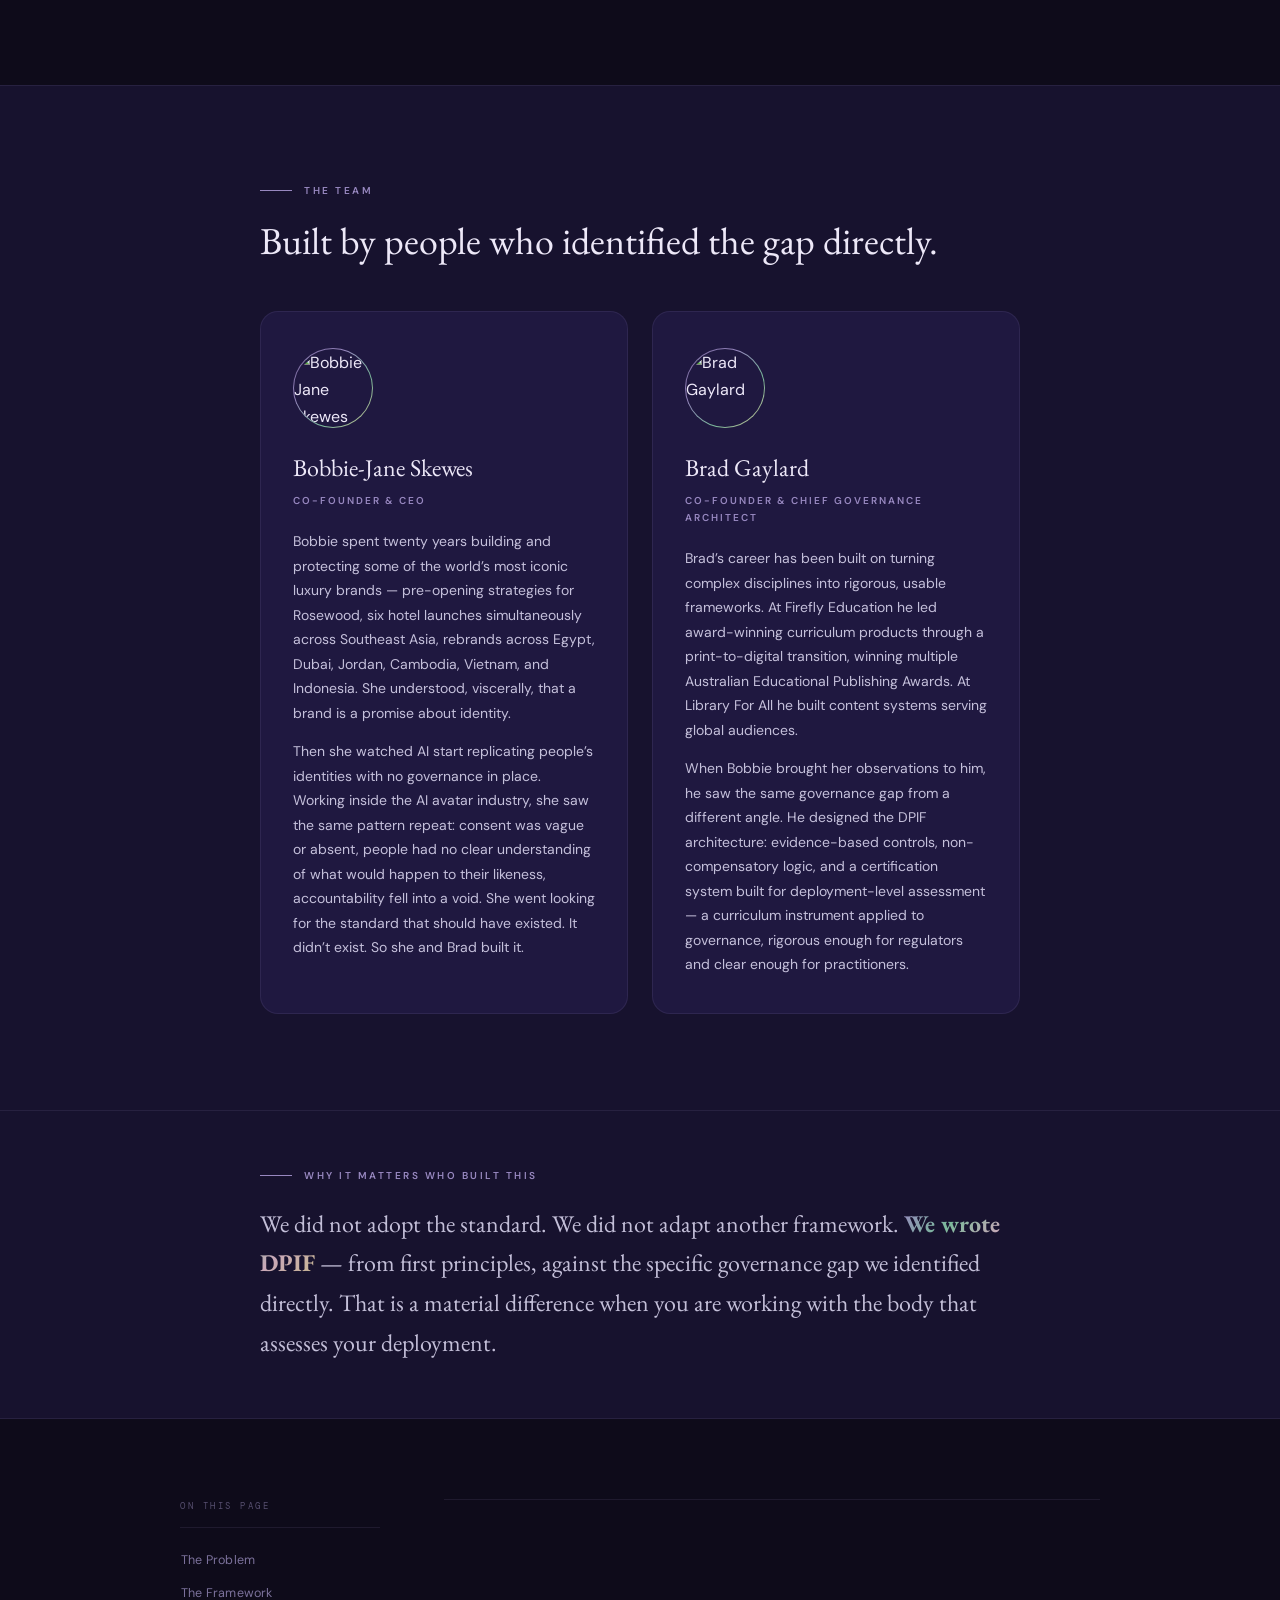
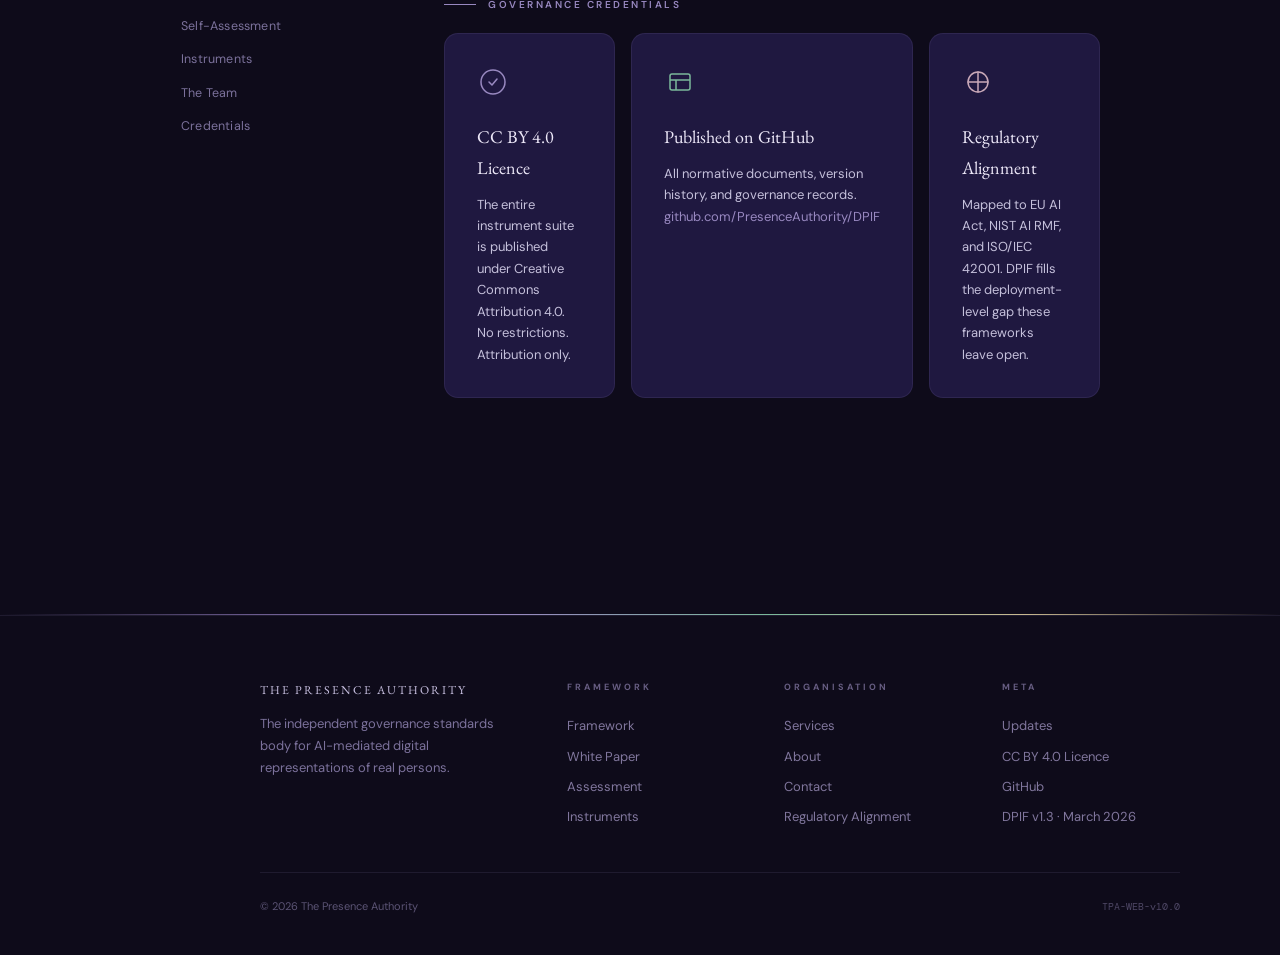
==== commit 9d95b698: "fix: restructure index.html grid — close page-layout before full-bleed sections, reopen after" ====
--- a/site/index.html
+++ b/site/index.html
@@ -467,17 +467,34 @@
   </div>
 </section>
 
+    </main>
+  </div><!-- /page-layout -->
+</div><!-- /page-outer -->
+
 <!-- ═══════════════════════════════════════════
      BREAKOUT — DPIF definition, AI-extractable anchor
 ═══════════════════════════════════════════ -->
-<div class="breakout-band full-bleed">
+<div class="breakout-band">
   <div class="rail">
     <div class="breakout-eyebrow">What is DPIF</div>
     <p class="breakout-text">The <strong>Digital Presence Integrity Framework (DPIF)</strong> is a deployment-level governance standard for AI-mediated digital representations of real persons. It specifies the controls required to preserve identity fidelity, consent integrity, delegated authority boundaries, and accountability when a real person's face, voice, or communicative presence is deployed at scale. DPIF is published by The Presence Authority under <a href="https://creativecommons.org/licenses/by/4.0/">CC BY 4.0</a> and maintained on <a href="https://github.com/PresenceAuthority/DPIF">GitHub</a>.</p>
   </div>
 </div>
 
-<hr class="irid-rule full-bleed">
+<hr class="irid-rule">
+
+<div class="page-outer">
+  <div class="page-layout">
+    <nav class="page-nav" aria-label="On this page">
+      <div class="page-nav-label">On this page</div>
+      <a href="#problem"     class="page-nav-link">The Problem</a>
+      <a href="#framework"   class="page-nav-link">The Framework</a>
+      <a href="#assess"      class="page-nav-link">Self-Assessment</a>
+      <a href="#instruments" class="page-nav-link">Instruments</a>
+      <a href="#founders"    class="page-nav-link">The Team</a>
+      <a href="#credentials" class="page-nav-link">Credentials</a>
+    </nav>
+    <main>
 
 <!-- ═══════════════════════════════════════════
      FIVE PRINCIPLES — moved above Presence Drift
@@ -569,7 +586,7 @@
   </div>
 </section>
 
-<hr class="irid-rule full-bleed">
+<hr class="irid-rule">
 
 <!-- ═══════════════════════════════════════════
      PUBLISHED INSTRUMENTS
@@ -592,10 +609,14 @@
   </div>
 </section>
 
+    </main>
+  </div><!-- /page-layout -->
+</div><!-- /page-outer -->
+
 <!-- ═══════════════════════════════════════════
      FOUNDERS
 ═══════════════════════════════════════════ -->
-<section class="section section--dark full-bleed" id="founders">
+<section class="section section--dark" id="founders">
   <div class="rail">
     <span class="section-label">The Team</span>
     <h2 class="section-title" style="margin-bottom:48px">Built by people who identified the gap directly.</h2>
@@ -625,6 +646,19 @@
   </div>
 </div>
 
+<div class="page-outer">
+  <div class="page-layout">
+    <nav class="page-nav" aria-label="On this page">
+      <div class="page-nav-label">On this page</div>
+      <a href="#problem"     class="page-nav-link">The Problem</a>
+      <a href="#framework"   class="page-nav-link">The Framework</a>
+      <a href="#assess"      class="page-nav-link">Self-Assessment</a>
+      <a href="#instruments" class="page-nav-link">Instruments</a>
+      <a href="#founders"    class="page-nav-link">The Team</a>
+      <a href="#credentials" class="page-nav-link">Credentials</a>
+    </nav>
+    <main>
+
 <!-- ═══════════════════════════════════════════
      CREDENTIALS
 ═══════════════════════════════════════════ -->
@@ -651,11 +685,11 @@
   </div>
 </section>
 
-<hr class="irid-rule full-bleed">
-
     </main>
   </div><!-- /page-layout -->
 </div><!-- /page-outer -->
+
+<hr class="irid-rule">
 
 <!-- ═══════════════════════════════════════════
      FOOTER
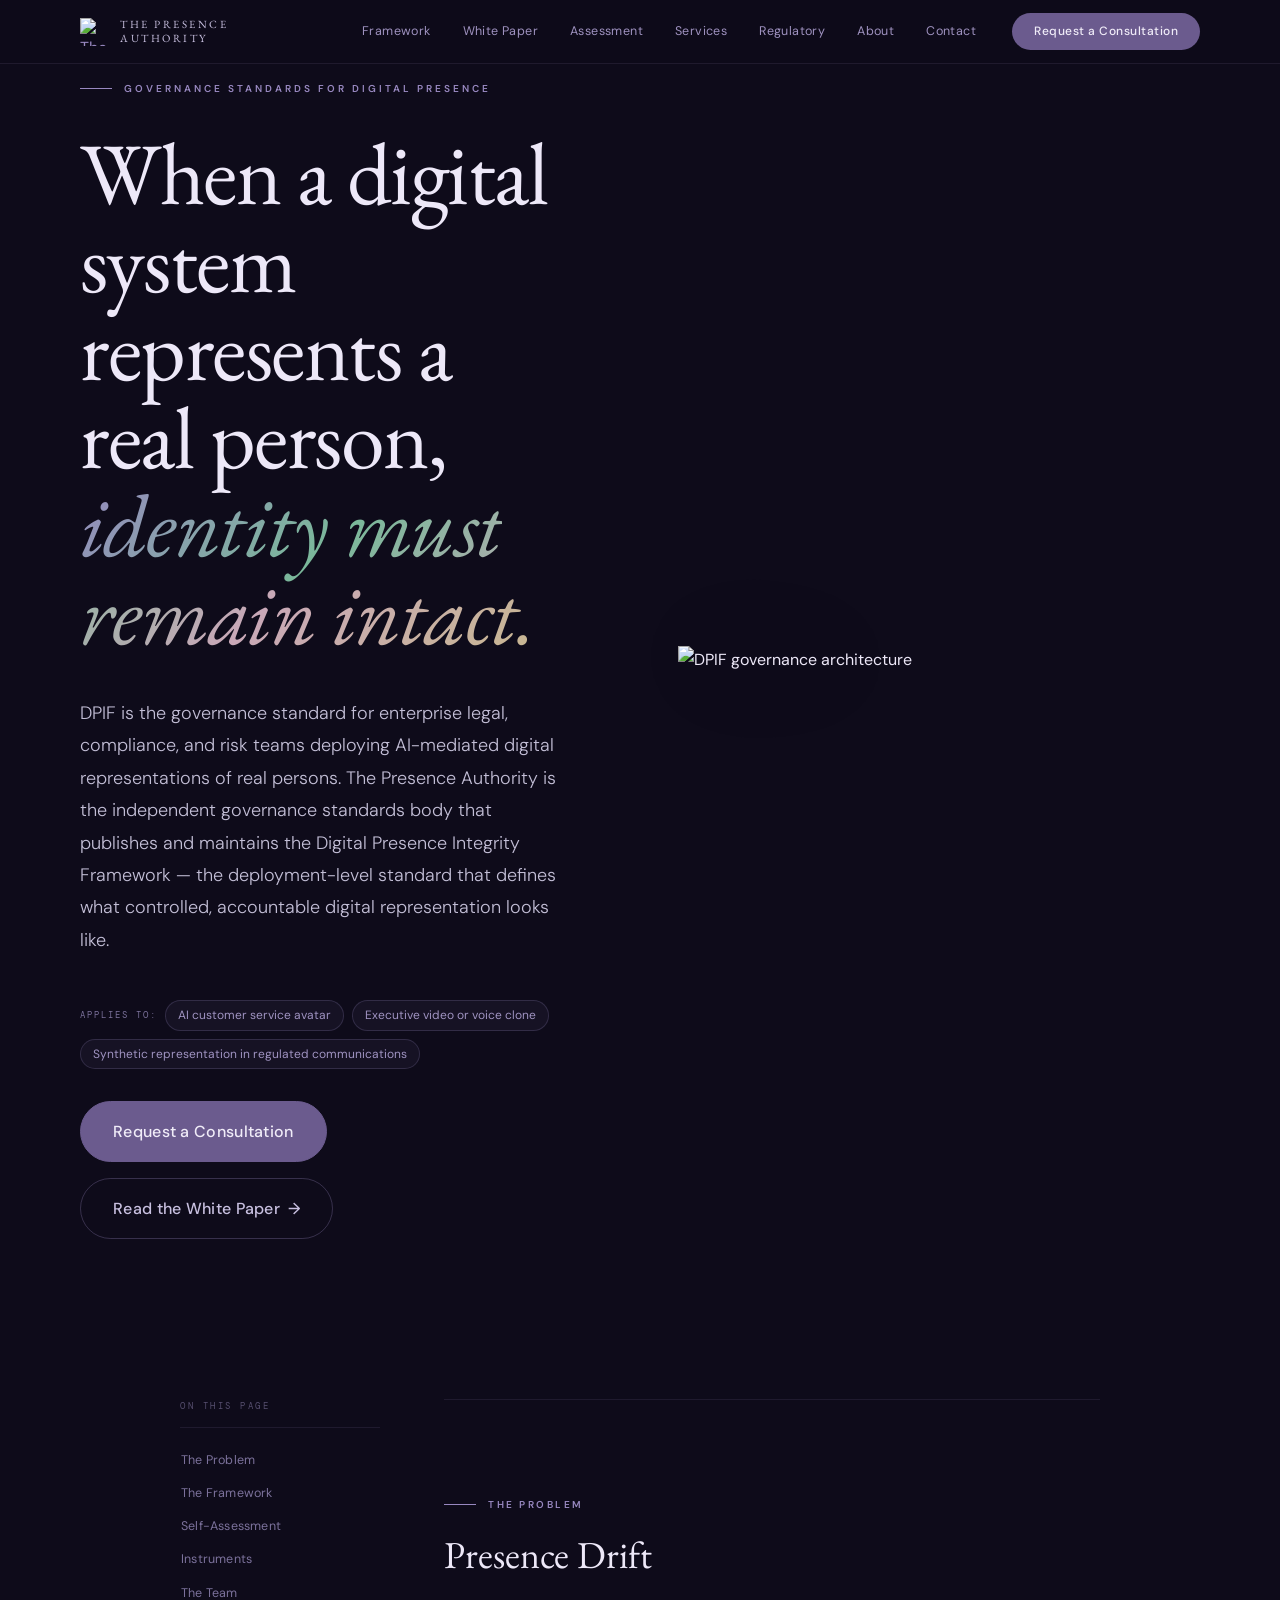
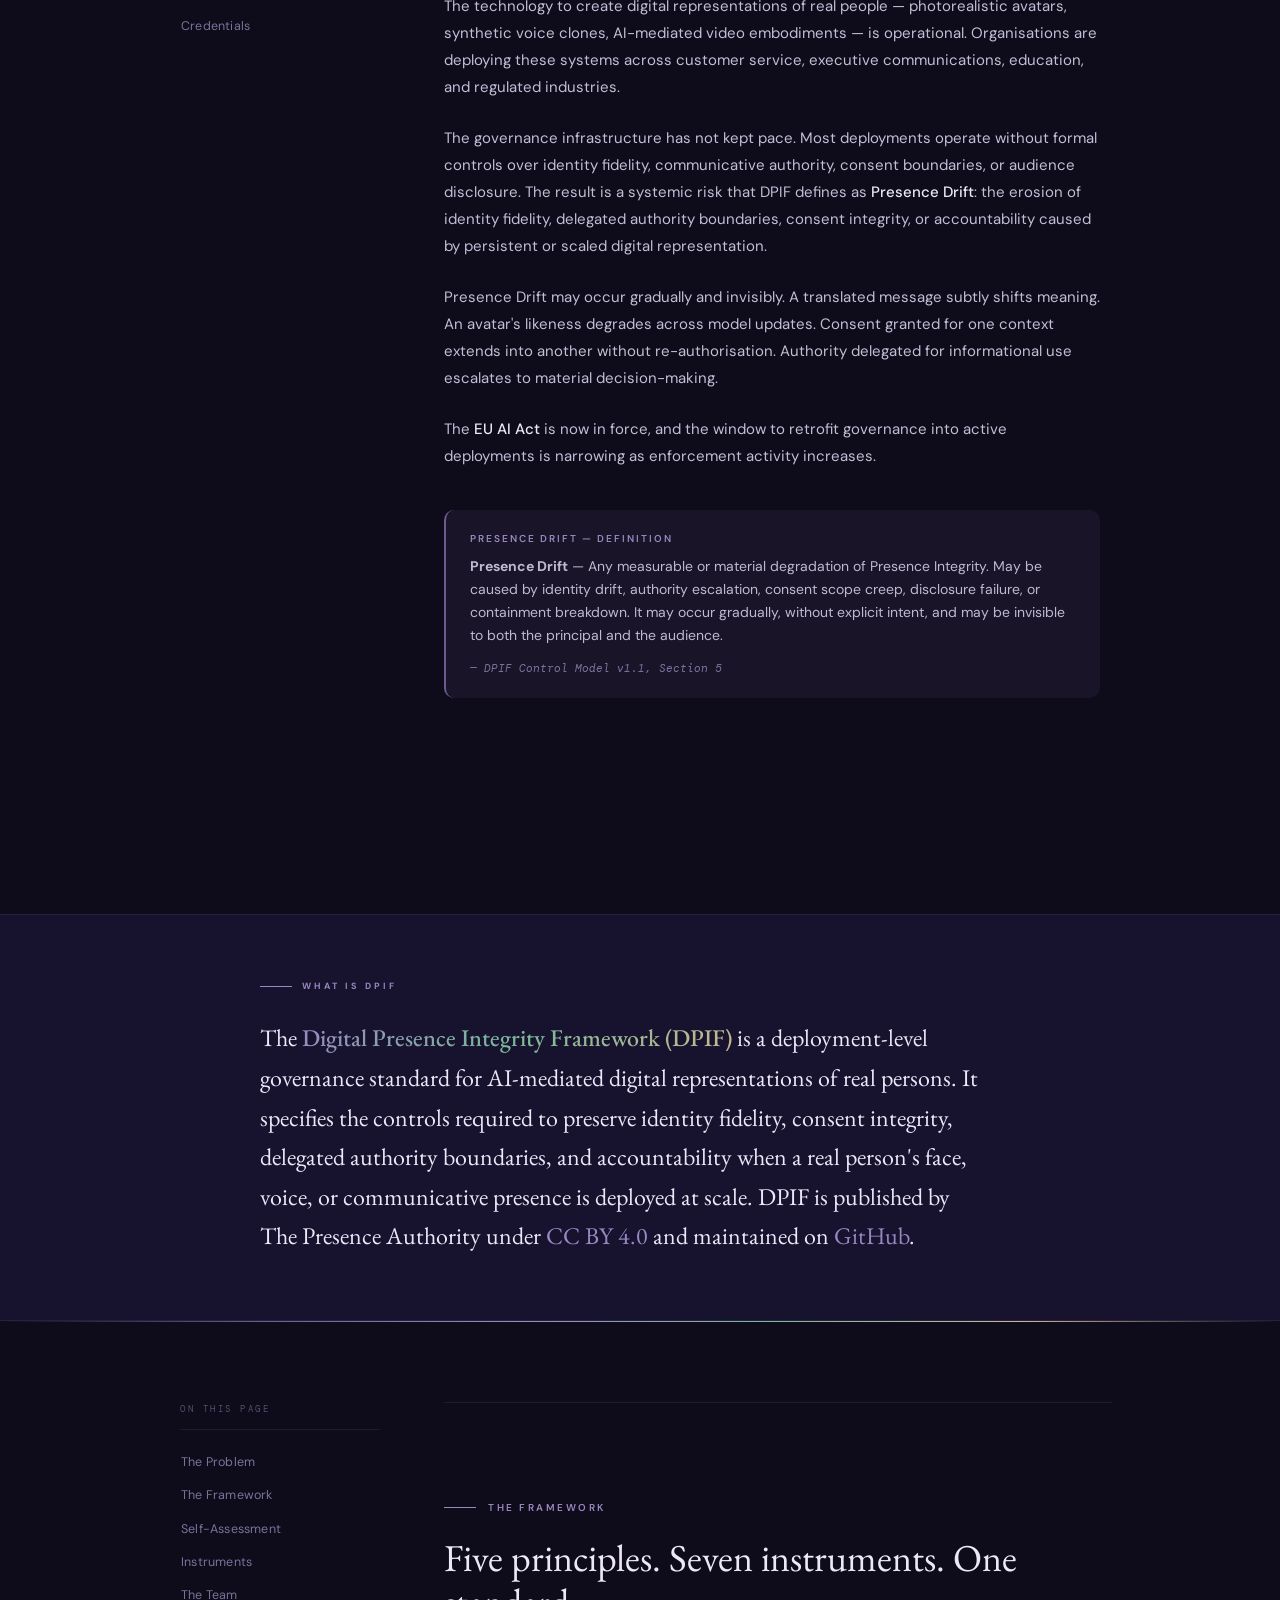
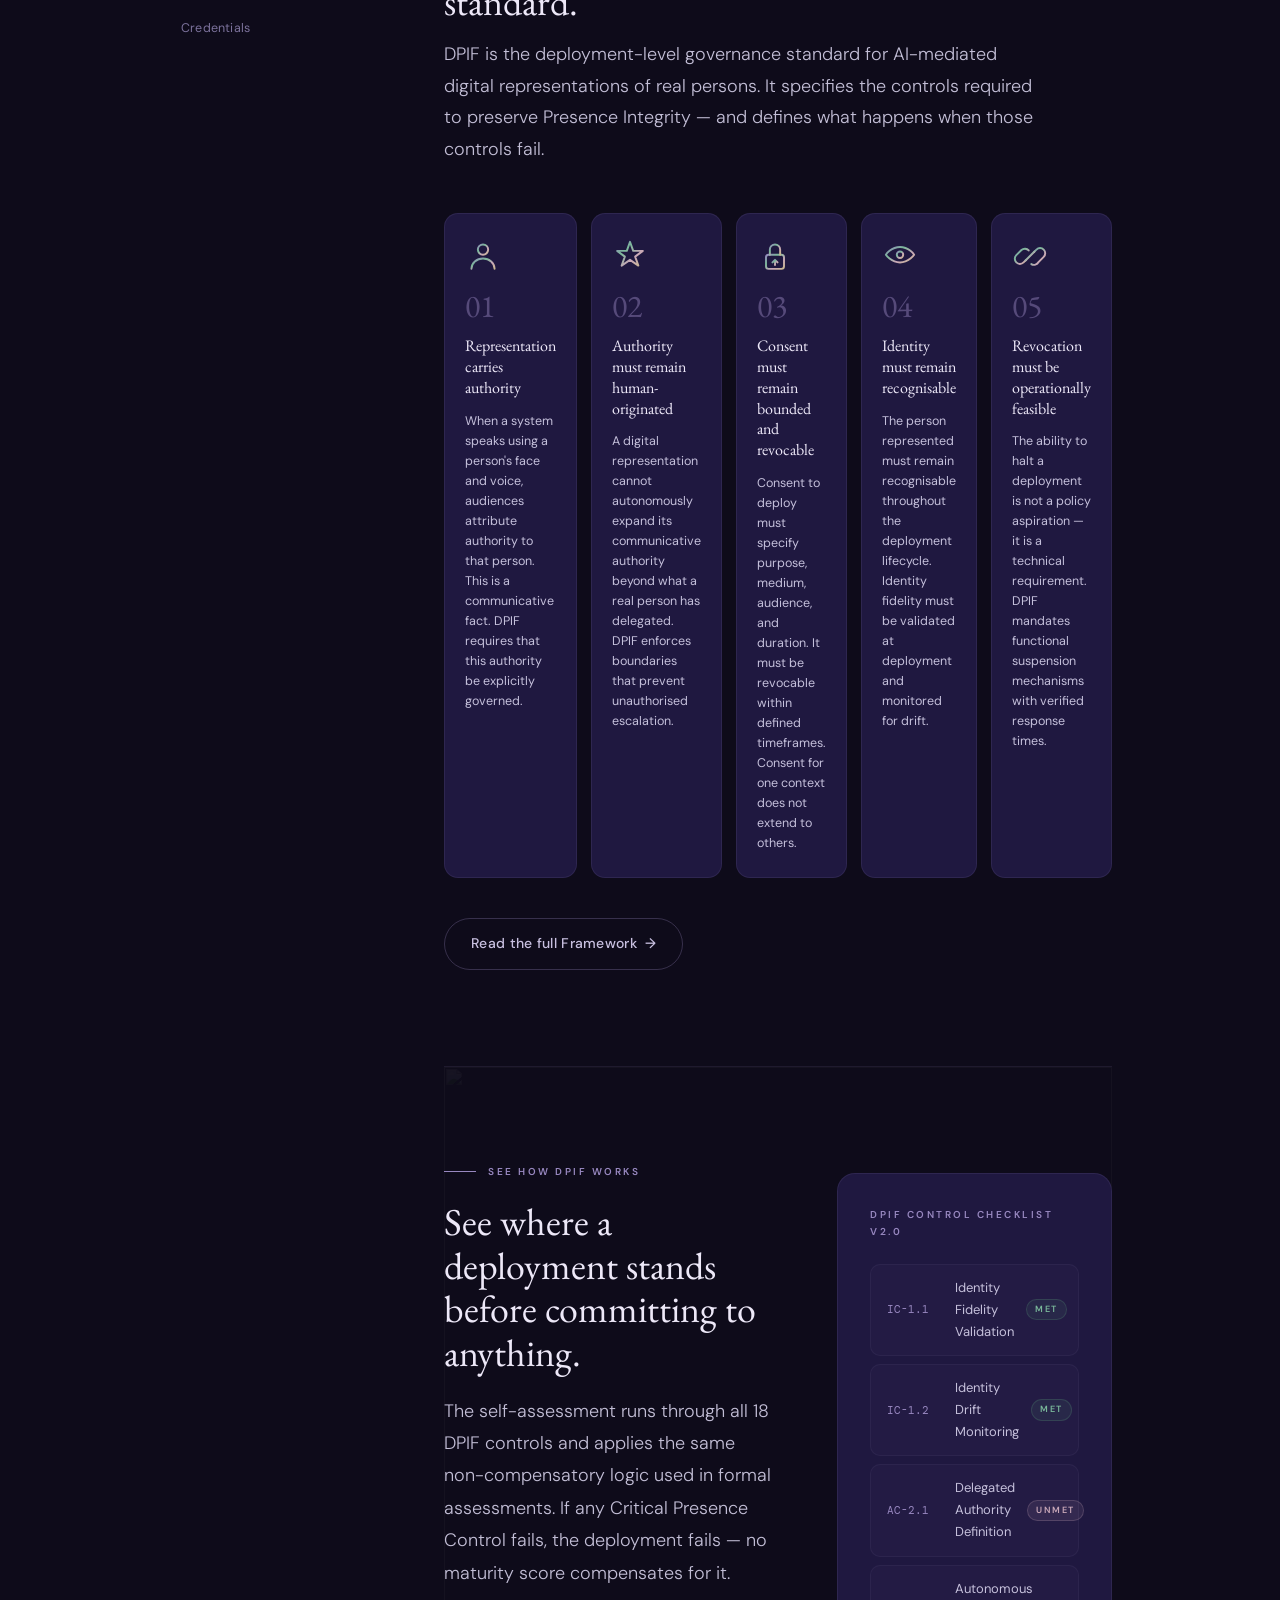
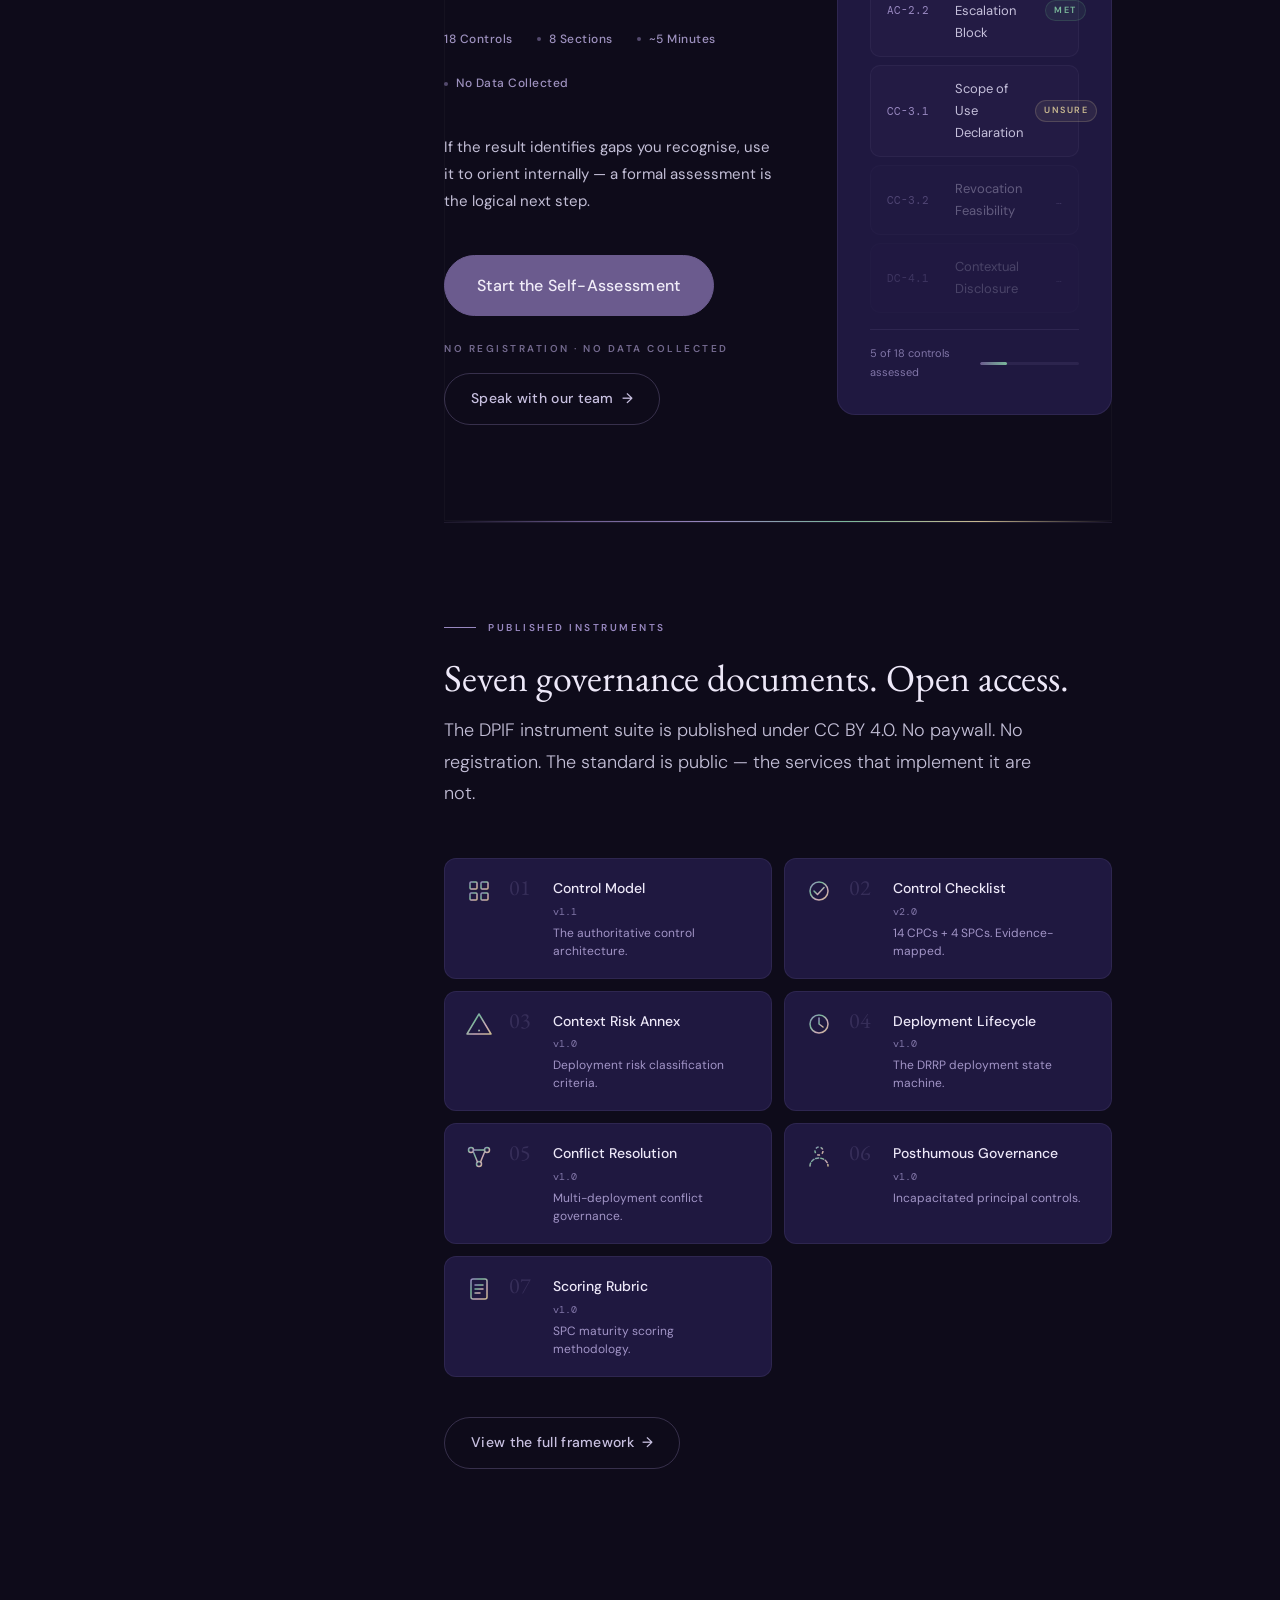
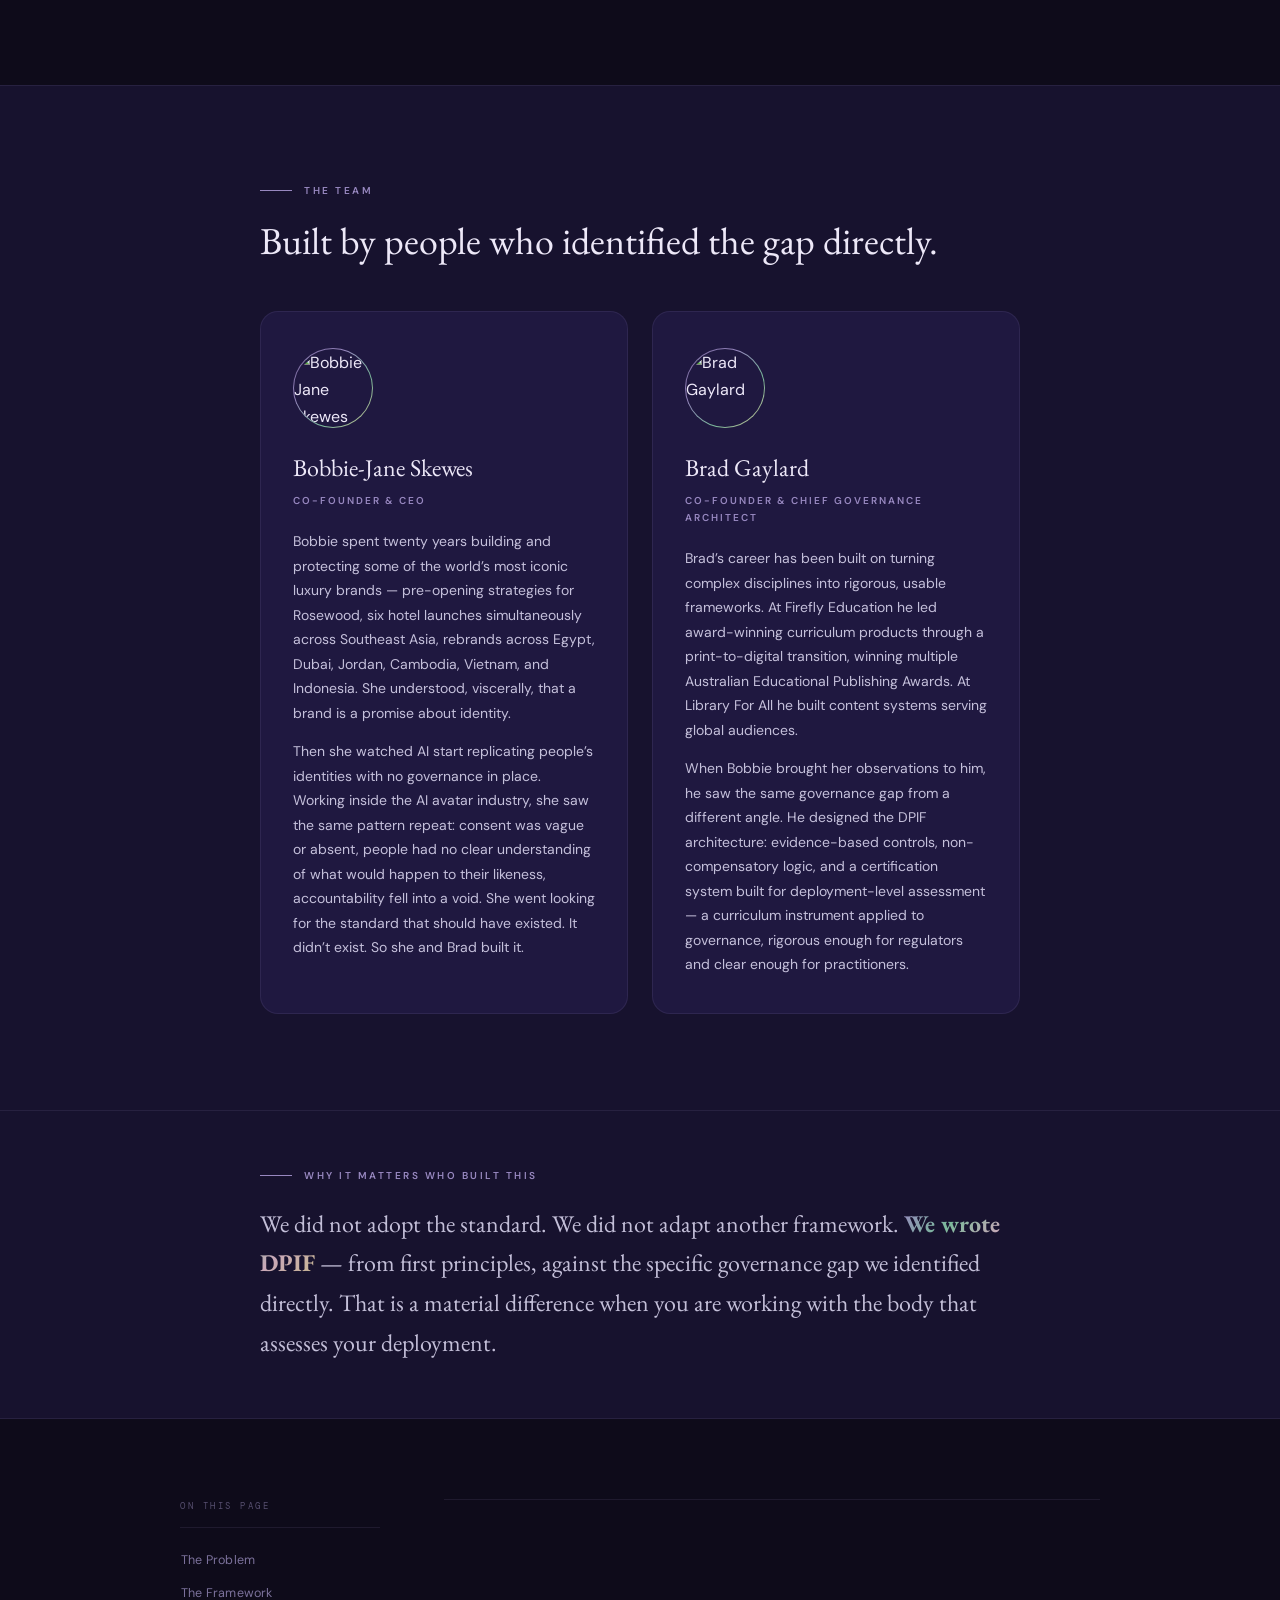
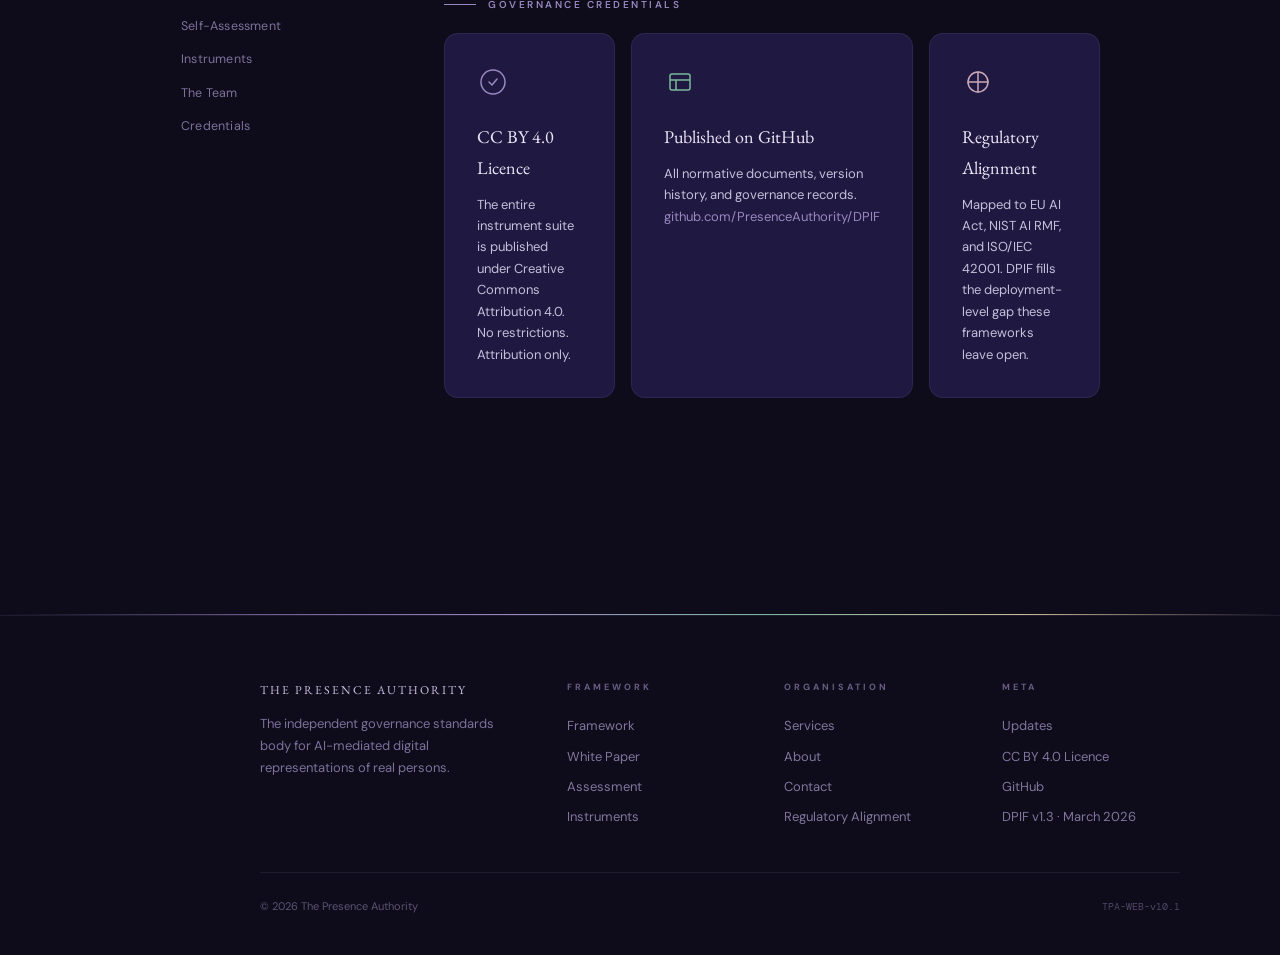
==== commit c25616d8: "fix: homepage v10.1 — domain migration, staging URLs replaced with www.thepresenceauthority.com" ====
--- a/site/index.html
+++ b/site/index.html
@@ -12,10 +12,10 @@
   "@graph": [
     {
       "@type": "Organization",
-      "@id": "https://thepresenceauthority.pages.dev/#org",
+      "@id": "https://www.thepresenceauthority.com/#org",
       "name": "The Presence Authority",
       "description": "The independent governance standards body for AI-mediated digital representations of real persons. Publisher and steward of the Digital Presence Integrity Framework (DPIF).",
-      "url": "https://thepresenceauthority.pages.dev",
+      "url": "https://www.thepresenceauthority.com",
       "sameAs": ["https://github.com/PresenceAuthority/DPIF"],
       "foundingDate": "2025",
       "knowsAbout": ["AI governance", "digital identity", "synthetic media", "EU AI Act compliance", "AI avatars", "digital presence governance"]
@@ -25,7 +25,7 @@
       "name": "Digital Presence Integrity Framework",
       "alternateName": "DPIF",
       "description": "A deployment-level governance standard for AI-mediated digital representations of real persons, specifying the controls required to preserve identity fidelity, consent integrity, delegated authority boundaries, and accountability when a real person's face, voice, or communicative presence is deployed at scale.",
-      "url": "https://thepresenceauthority.pages.dev/framework",
+      "url": "https://www.thepresenceauthority.com/framework",
       "inDefinedTermSet": {
         "@type": "DefinedTermSet",
         "name": "DPIF Control Model v1.1",
@@ -725,7 +725,7 @@
     </div>
     <div class="footer-bottom">
       <span class="footer-copy">© 2026 The Presence Authority</span>
-      <span class="footer-ver">TPA-WEB-v10.0</span>
+      <span class="footer-ver">TPA-WEB-v10.1</span>
     </div>
   </div>
 </footer>
